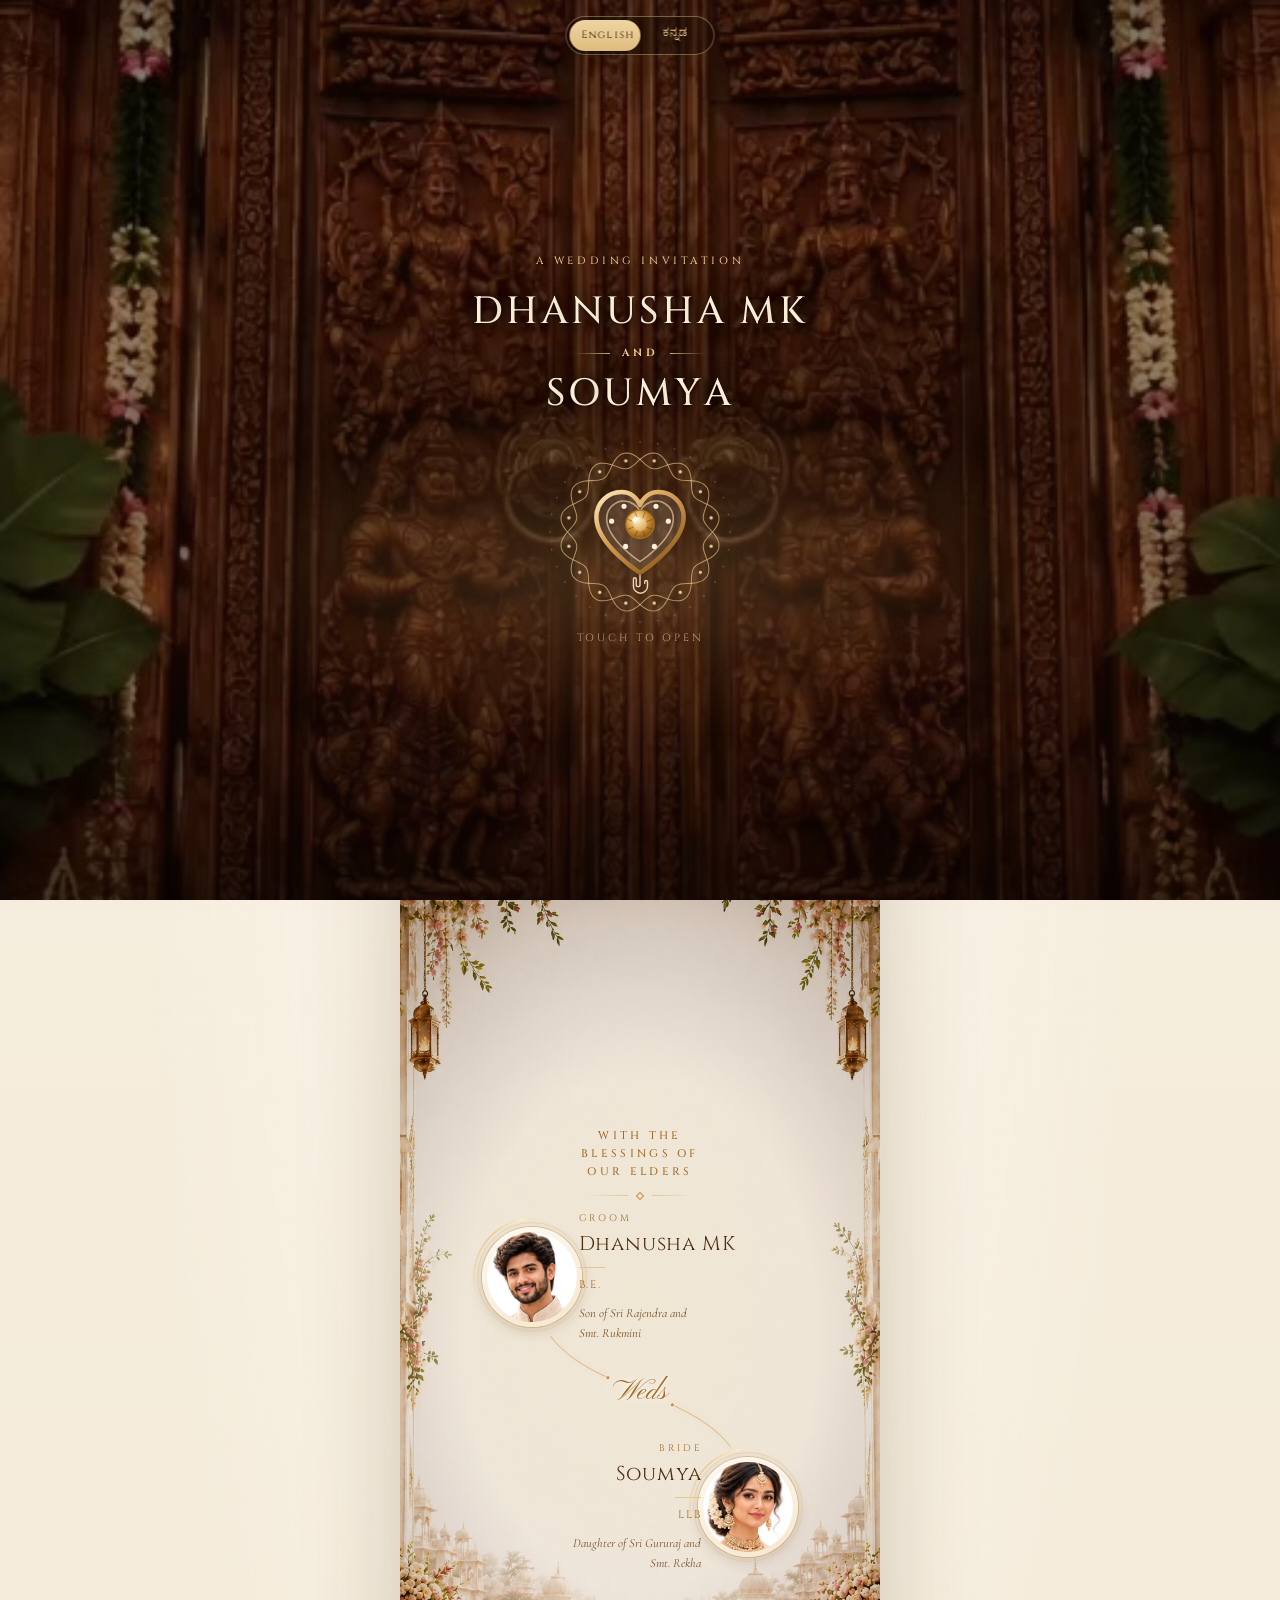
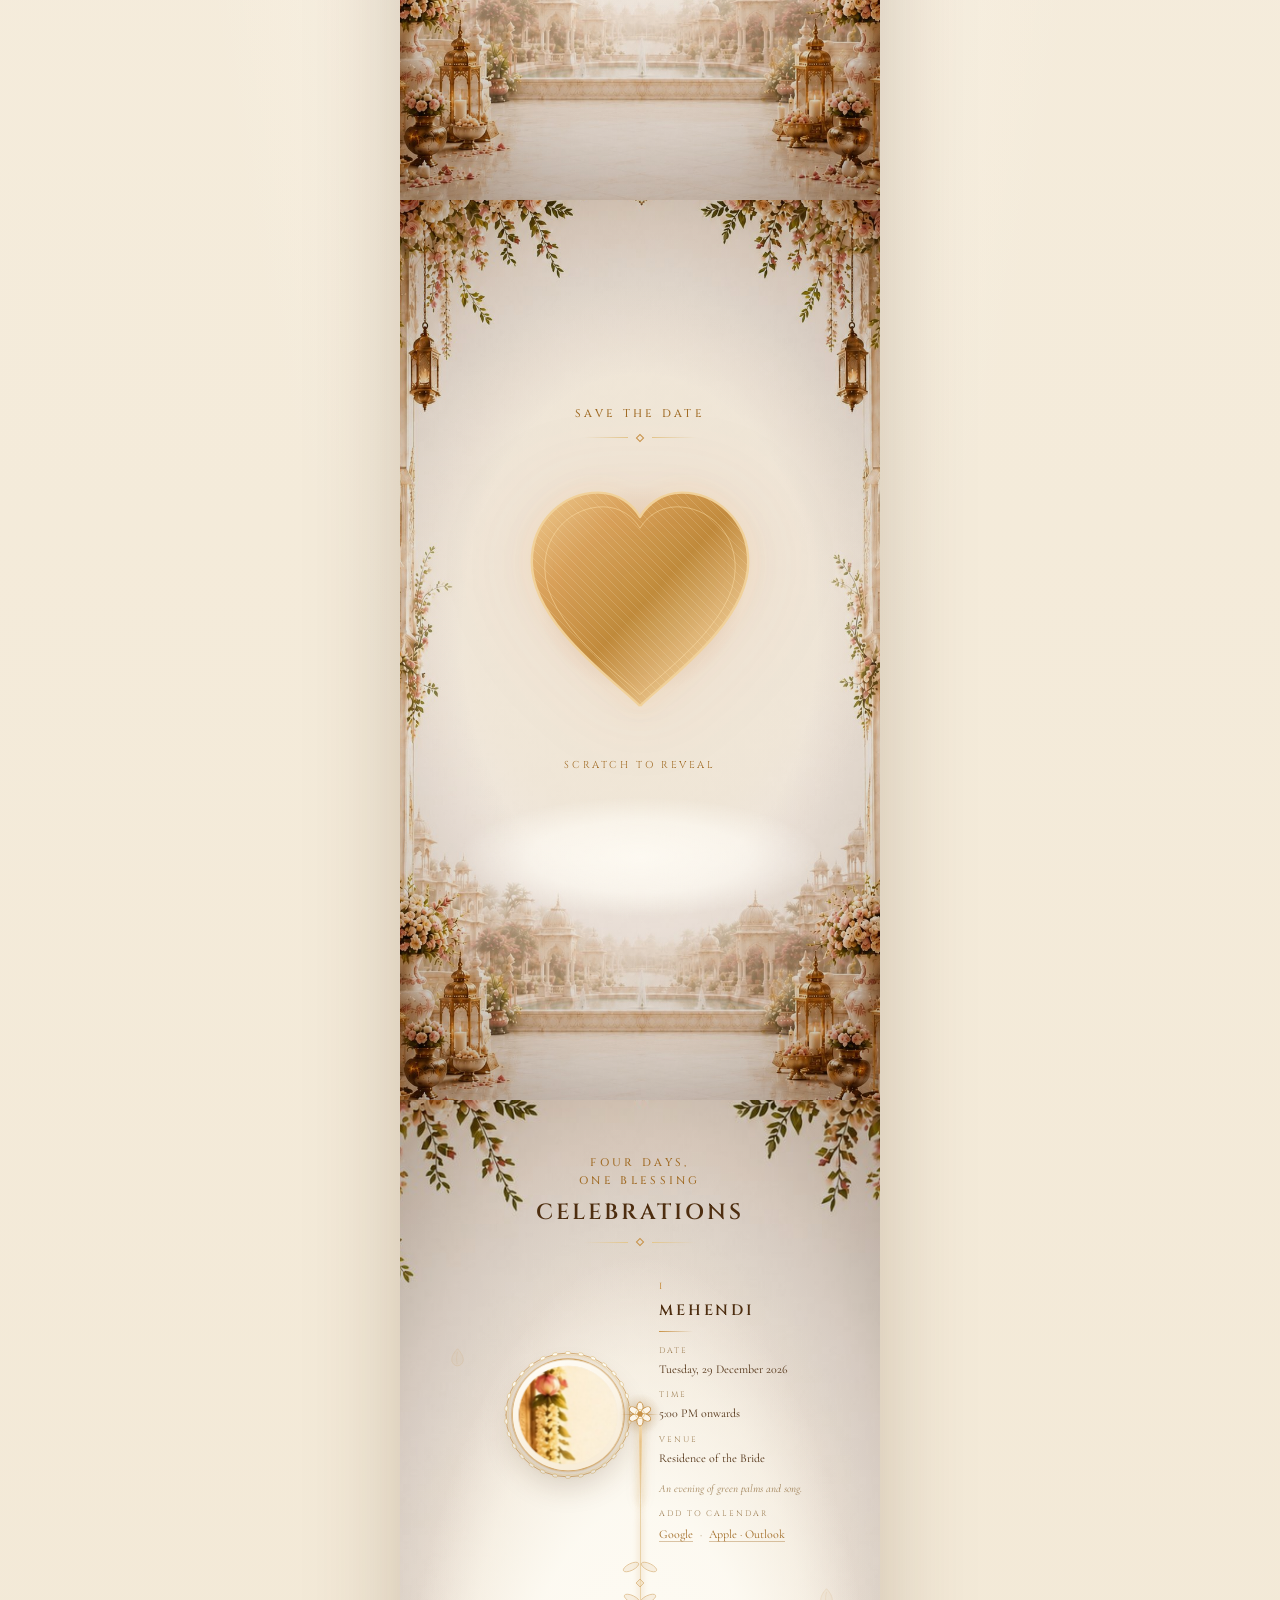
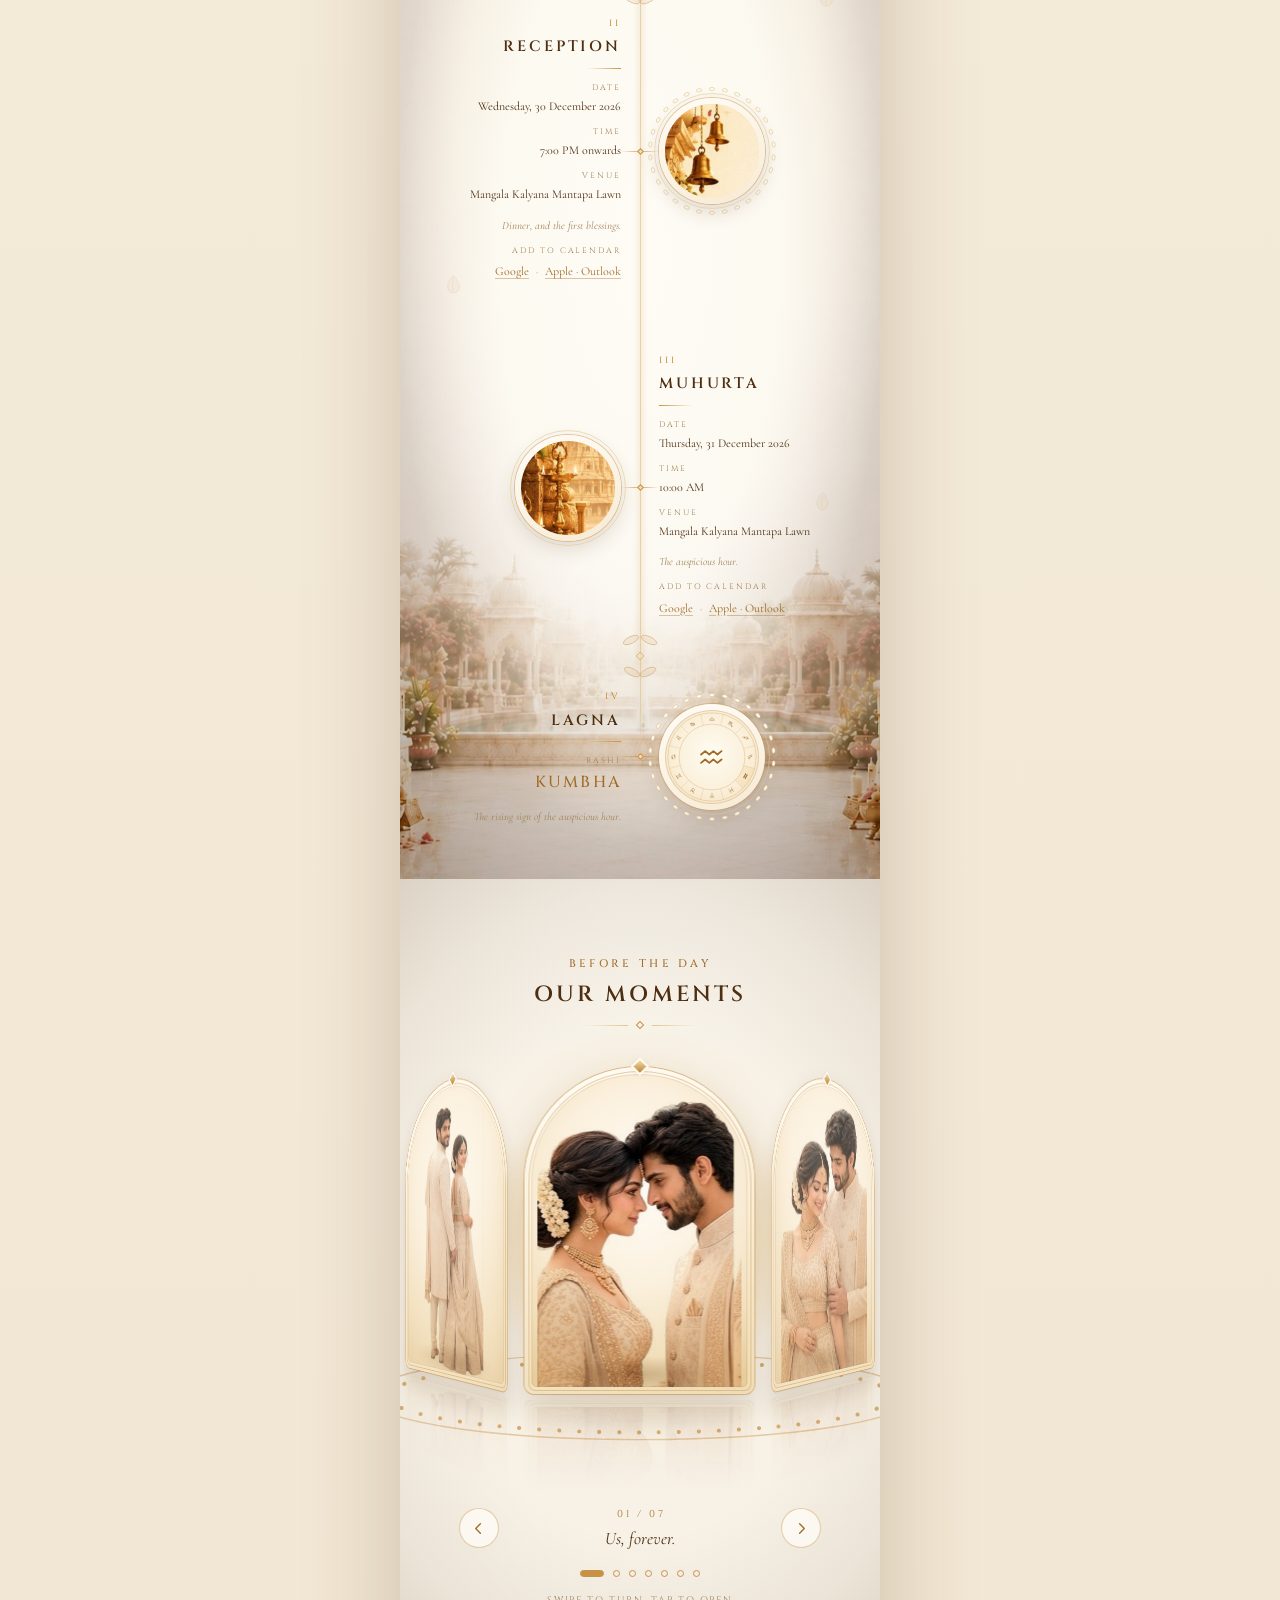
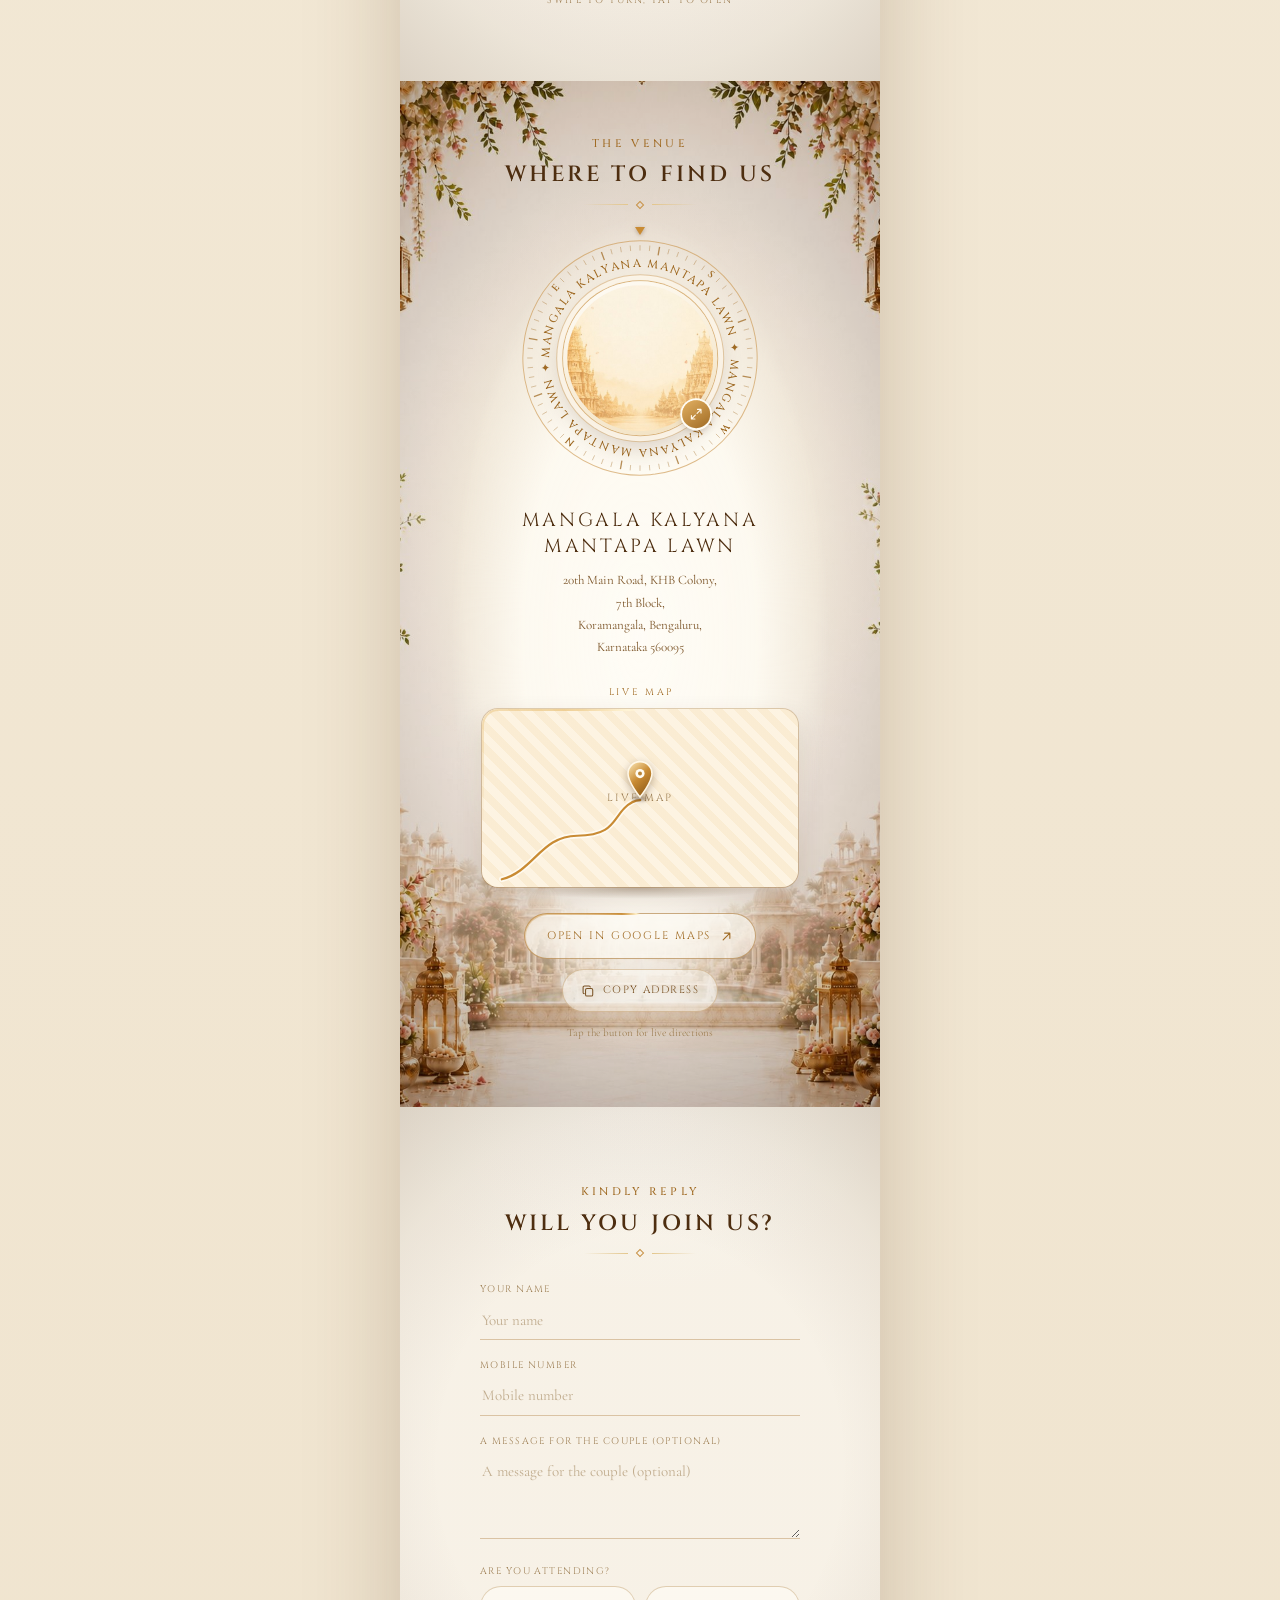
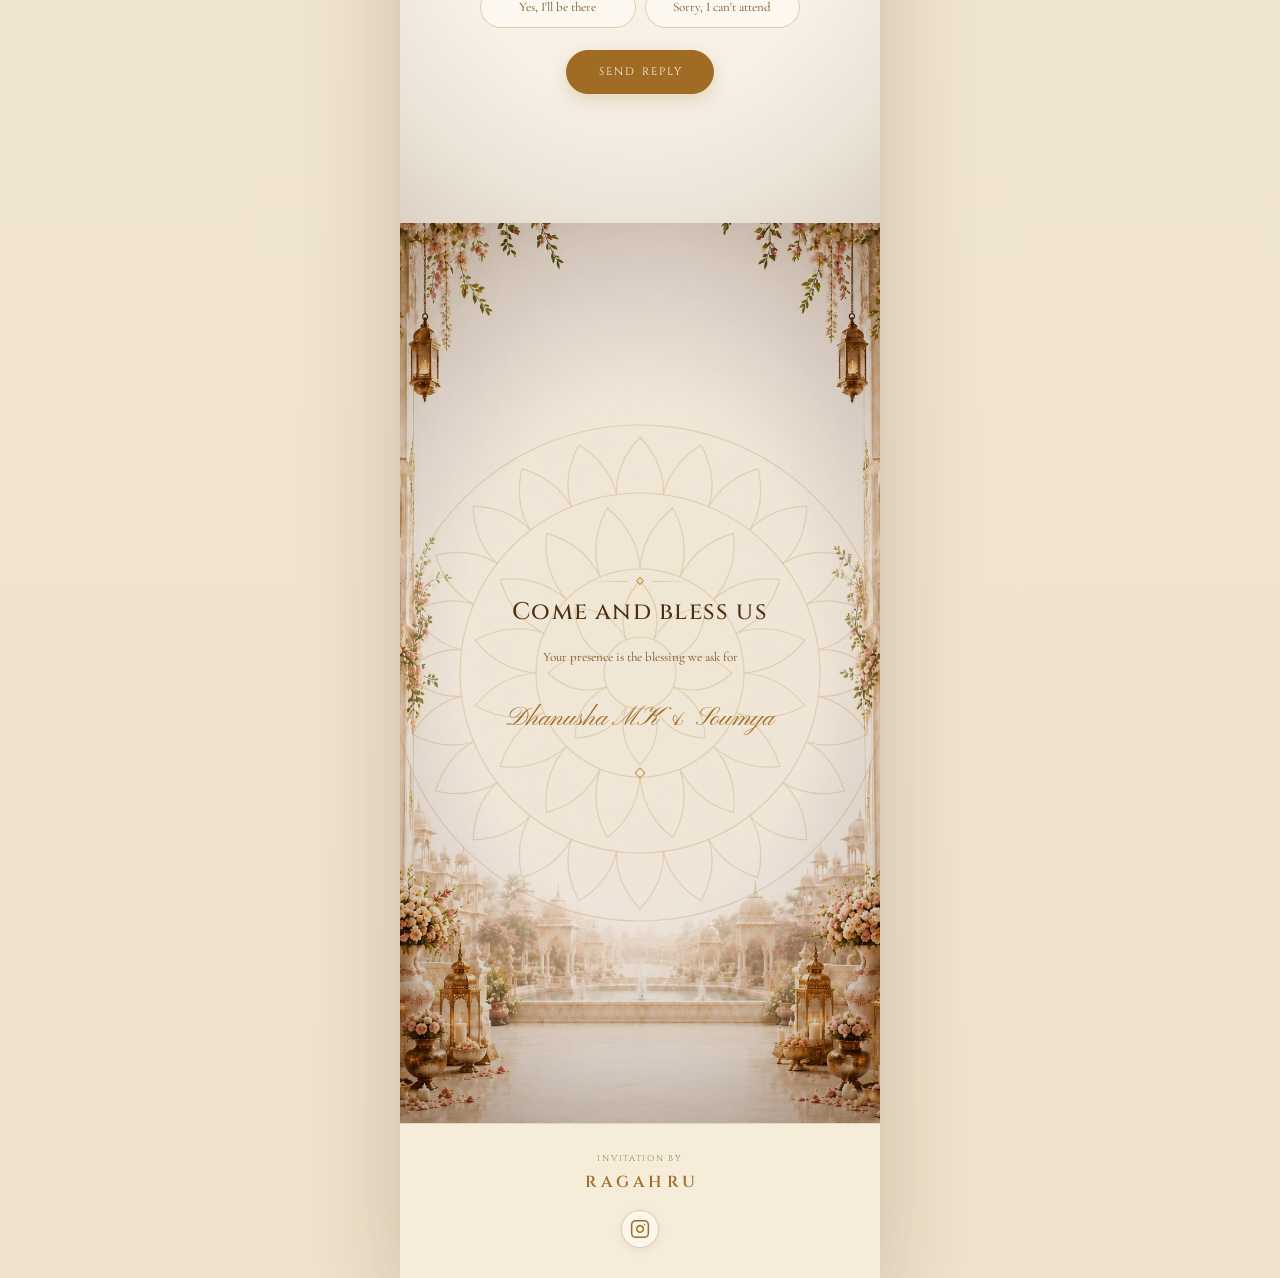
==== index.html @ 97f43623 "Dhanusha MK & Soumya wedding invitation Bilingual (English / Kannada) RagaHru invitation, static sit" ====
<!DOCTYPE html>
<html lang="en">
<head>
<meta charset="utf-8">
<meta name="viewport" content="width=device-width, initial-scale=1, viewport-fit=cover">
<meta name="theme-color" content="#FDF2DE">

<!-- ==========================================================
     RH:META — THE LINK PREVIEW.

     What WhatsApp, Facebook, Telegram and iMessage draw when this
     URL is pasted into a chat. None of those crawlers runs
     JavaScript, so these have to be plain text in the document —
     but they are NOT maintained here by hand. Every value below
     comes from `social` in data/wedding.config.js, and

         node tools/sync-meta.mjs <this folder>

     writes this block and manifest.webmanifest from it. Edit the
     config, run the script; never edit between the two markers.
     ========================================================== -->
<!-- RH:META:START -->
<title>Dhanusha MK &amp; Soumya — Wedding Invitation</title>
<meta name="description" content="Together with our families, we invite you to celebrate our wedding. Thursday, 31 December 2026 · Mangala Kalyana Mantapa Lawn">
<meta name="apple-mobile-web-app-title" content="Dhanusha MK &amp; Soumya — Wedding Invitation">
<link rel="canonical" href="https://your-domain.com/">

<meta property="og:type" content="website">
<meta property="og:site_name" content="RagaHru">
<meta property="og:locale" content="en_IN">
<meta property="og:locale:alternate" content="kn_IN">
<meta property="og:url" content="https://your-domain.com/">
<meta property="og:title" content="Dhanusha MK &amp; Soumya — Wedding Invitation">
<meta property="og:description" content="Together with our families, we invite you to celebrate our wedding. Thursday, 31 December 2026 · Mangala Kalyana Mantapa Lawn">
<meta property="og:image" content="https://your-domain.com/assets/social/share-preview.jpg">
<meta property="og:image:secure_url" content="https://your-domain.com/assets/social/share-preview.jpg">
<meta property="og:image:type" content="image/jpeg">
<meta property="og:image:width" content="1200">
<meta property="og:image:height" content="630">
<meta property="og:image:alt" content="Dhanusha MK &amp; Soumya — Wedding Invitation">

<meta name="twitter:card" content="summary_large_image">
<meta name="twitter:title" content="Dhanusha MK &amp; Soumya — Wedding Invitation">
<meta name="twitter:description" content="Together with our families, we invite you to celebrate our wedding. Thursday, 31 December 2026 · Mangala Kalyana Mantapa Lawn">
<meta name="twitter:image" content="https://your-domain.com/assets/social/share-preview.jpg">
<meta name="twitter:image:alt" content="Dhanusha MK &amp; Soumya — Wedding Invitation">
<!-- RH:META:END -->

<link rel="icon" href="data:image/svg+xml,%3Csvg xmlns='http://www.w3.org/2000/svg' viewBox='0 0 32 32'%3E%3Crect width='32' height='32' fill='%23FDF2DE'/%3E%3Cpath d='M16 7l3 6 6 3-6 3-3 6-3-6-6-3 6-3z' fill='%23A06B24'/%3E%3C/svg%3E">
<link rel="manifest" href="manifest.webmanifest">
<meta name="apple-mobile-web-app-capable" content="yes">
<meta name="apple-mobile-web-app-status-bar-style" content="default">
<link rel="preconnect" href="https://fonts.googleapis.com">
<link rel="preconnect" href="https://fonts.gstatic.com" crossorigin>
<link rel="stylesheet"
      href="https://fonts.googleapis.com/css2?family=Cinzel:wght@400;500;600&family=Cormorant+Garamond:ital,wght@0,300;0,400;0,500;0,600;1,400&family=EB+Garamond:wght@400;500&family=Great+Vibes&family=Noto+Serif+Kannada:wght@400;500;600&family=Pinyon+Script&display=swap">

<link rel="preload" as="image" href="assets/splash/splash-poster.jpg">

<link rel="stylesheet" href="css/tokens.css">
<link rel="stylesheet" href="css/base.css">
<link rel="stylesheet" href="css/components.css">
<link rel="stylesheet" href="css/languages.css">
</head>

<body>

  <!-- Music sits top-right; language sits bottom-left, out of the
       artwork. Both appear only once the doors are open. -->
  <header class="hdr">
    <div data-c="musicButton"></div>
  </header>

  <!-- The invitation keeps a card's proportion on every screen. -->
  <main class="shell">
    <div data-c="hero"></div>
    <div data-c="coupleIntro"></div>
    <div data-c="dateReveal"></div>
    <div data-c="events"></div>
    <div data-c="gallery"></div>
    <div data-c="location"></div>
    <div data-c="rsvp"></div>
    <div data-c="blessing"></div>
    <div data-c="footer"></div>
  </main>

  <div class="dock">
    <div data-c="languageSwitch"></div>
  </div>

  <!-- Full-screen door overlay. -->
  <div data-c="splash"></div>

  <noscript>
    <div style="padding:40px 8%;text-align:center;font-family:Georgia,serif;color:#4E2E10">
      <p>Please turn on JavaScript to open this invitation.</p>
    </div>
  </noscript>

  <!-- Content first: both files are pure data and hold every
       wedding-specific string in the project. -->
  <script src="data/wedding.config.js"></script>
  <script src="data/content.i18n.js"></script>
  <!-- RH:LANGS:START -->
  <!-- RH:LANGS:END -->

  <script src="js/lib/state.js"></script>
  <!-- Writes the link-preview tags in the head from the same `social`
       block the sync tool reads, so the tab and the share sheet follow
       the language being read. -->
  <script src="js/lib/meta.js"></script>
  <script src="js/lib/reveal.js"></script>
  <script src="js/lib/motion.js"></script>
  <script src="js/lib/viewer.js"></script>
  <script src="js/lib/calendar.js"></script>

  <script src="js/components/splash.js"></script>
  <script src="js/components/music-button.js"></script>
  <script src="js/components/language-switch.js"></script>
  <script src="js/components/hero.js"></script>
  <script src="js/components/couple-intro.js"></script>
  <script src="js/components/date-reveal.js"></script>
  <script src="js/components/countdown.js"></script>
  <script src="js/components/events.js"></script>
  <script src="js/components/gallery.js"></script>
  <script src="js/components/location.js"></script>
  <script src="js/components/rsvp.js"></script>
  <script src="js/components/blessing.js"></script>
  <script src="js/components/footer.js"></script>

  <script src="js/app.js"></script>
</body>
</html>
---- css/tokens.css ----
/* =============================================================
   RagaHru — DESIGN TOKENS
   Every colour here is sampled from the supplied temple artwork,
   so the UI and the art are the same material.
   ============================================================= */

:root {
  /* ---- Colour (sampled) ---- */
  --ivory:        #FDF7EC;   /* page surround            */
  --cream:        #FDF2DE;   /* plate negative space     */
  --cream-warm:   #FBE9CD;   /* hero cream               */
  --champagne:    #F3DDB6;   /* soft fill                */
  --gold:         #A06B24;   /* antique gold, text-safe  */
  --gold-lit:     #C89246;   /* lit pillar gold          */
  --gold-pale:    #E3C68C;   /* hairlines                */
  --ink:          #4E2E10;   /* deep warm text           */
  --ink-soft:     #7A5326;   /* secondary text           */
  --ink-faint:    #A08258;   /* tertiary text            */
  --shadow:       rgba(78, 46, 16, .16);

  /* ---- Type ---- */
  --display: "Cinzel", "Cormorant Garamond", Georgia, serif;
  --body:    "Cormorant Garamond", Georgia, "Times New Roman", serif;
  --script:  "Pinyon Script", "Cormorant Garamond", cursive;
  --kannada: "Noto Serif Kannada", "Nirmala UI", "Tunga", serif;
  /* A text serif for supporting lines that must be READ rather
     than admired — a taller x-height and a heavier default colour
     than the display faces, so 13px stays legible on a phone over
     moving footage. Used by the hero's invitation and venue. */
  --support: "EB Garamond", "Cormorant Garamond", Georgia, serif;
  /* A rounder, warmer hand than the copperplate above, for the one
     script word in the hero. Kept separate so the couple chapter
     and the blessing keep the script they were set in. */
  --script-hero: "Great Vibes", "Pinyon Script", cursive;

  --fs-name:    34px;
  --fs-amp:     30px;
  --fs-title:   22px;
  --fs-lead:    17px;
  --fs-body:    15px;
  --fs-small:   13px;
  --fs-kicker:  11px;
  --fs-num:     30px;

  --ls-kicker: .30em;
  --ls-title:  .14em;
  --ls-name:   .06em;

  /* ---- Layout ---- */
  --shell-max:   480px;
  --safe-inset:  17%;    /* keeps content off the carved pillars */
  --plate-pad:   54px;
  --plate-y:     28%;    /* default vertical crop of the plate art */

  /* ---- Motion ---- */
  --ease: cubic-bezier(.22, .61, .36, 1);
  --dur:  900ms;
}

@media (max-width: 380px) {
  :root {
    --fs-name:  29px;
    --fs-amp:   26px;
    --fs-title: 20px;
    --fs-body:  14px;
    --fs-num:   26px;
    --plate-pad: 52px;
    --safe-inset: 15%;
  }
}

/* ---- Kannada mode ----
   Kannada glyphs carry no case and read badly when tracked out,
   so uppercase and wide letter-spacing are switched off.         */
:root.lang-kn {
  --display: "Noto Serif Kannada", "Cinzel", serif;
  --body:    "Noto Serif Kannada", "Cormorant Garamond", serif;
  --script:  "Noto Serif Kannada", serif;
  --support: "Noto Serif Kannada", "EB Garamond", serif;
  --fs-name:   27px;
  --fs-title:  19px;
  --fs-body:   14px;
  --fs-small:  12px;
  --fs-kicker: 12px;   /* Kannada carries no caps to give it weight */
  --ls-kicker: .10em;
  --ls-title:  .04em;
  --ls-name:   .01em;
}

:root.lang-kn [data-caps] { text-transform: none; }
---- css/base.css ----
/* =============================================================
   RagaHru — BASE: shell, plate system, reveal engine
   ============================================================= */

*, *::before, *::after { box-sizing: border-box; }

html, body {
  margin: 0;
  padding: 0;
  width: 100%;
  overflow-x: hidden;
}

html { -webkit-text-size-adjust: 100%; }

body {
  background: var(--ivory);
  color: var(--ink);
  font-family: var(--body);
  font-size: var(--fs-body);
  line-height: 1.62;
  -webkit-font-smoothing: antialiased;
  text-rendering: optimizeLegibility;
}

/* The invitation is a held object, not a web page. It keeps a
   card's proportion on every screen so the artwork is never
   cropped or stretched. */
.shell {
  position: relative;
  width: 100%;
  max-width: var(--shell-max);
  margin-inline: auto;
  background: var(--cream);
  overflow: hidden;
}

@media (min-width: 560px) {
  body {
    background:
      radial-gradient(ellipse 60% 50% at 50% 0%, #FFF9F0, transparent 70%),
      linear-gradient(180deg, #F6EEDF 0%, #EFE3CD 100%);
  }
  .shell { box-shadow: 0 30px 90px rgba(78, 46, 16, .22); }
}

/* Locked while the splash is up so the invitation opens, not scrolls. */
body.is-locked { overflow: hidden; height: 100%; }

img, video { display: block; max-width: 100%; }

a { color: inherit; }

button, input, textarea, select {
  font: inherit;
  color: inherit;
}

:focus-visible {
  outline: 2px solid var(--gold);
  outline-offset: 3px;
  border-radius: 2px;
}

.u-hidden { display: none !important; }

.u-sr {
  position: absolute;
  width: 1px; height: 1px;
  padding: 0; margin: -1px;
  overflow: hidden;
  clip: rect(0 0 0 0);
  white-space: nowrap;
  border: 0;
}

/* -------------------------------------------------------------
   PLATE — a section built on the temple artwork.
   Content is confined to the cream negative space; the carved
   pillars and hanging garlands are never covered.
   ------------------------------------------------------------- */
.plate {
  position: relative;
  min-height: 100svh;
  display: flex;
  align-items: center;
  overflow: hidden;
  isolation: isolate;
}

.plate__art { position: absolute; inset: 0; z-index: 0; }

.plate__img {
  width: 100%;
  height: 100%;
  object-fit: cover;
  object-position: 50% var(--plate-y);
}

/* Softens the centre just enough to guarantee text contrast
   without dulling the gold at the edges. */
.plate__scrim {
  position: absolute;
  inset: 0;
  background: radial-gradient(
    ellipse 68% 46% at 50% 44%,
    rgba(253, 242, 222, .90) 0%,
    rgba(253, 242, 222, .55) 55%,
    rgba(253, 242, 222, 0) 78%
  );
}

/* A vignette, and only just: the corners are taken down a shade so
   the eye settles on the middle, where the writing is. It is a
   layer of its own rather than part of the scrim, because the date
   plate re-writes that scrim's background when the card opens and
   would take the vignette with it. */
.plate::after {
  content: "";
  position: absolute;
  inset: 0;
  z-index: 0;
  pointer-events: none;
  background:
    /* a flat breath of black over the whole plate, so the writing
       and the gold sit forward of the artwork */
    linear-gradient(rgba(0, 0, 0, .05), rgba(0, 0, 0, .05)),
    radial-gradient(ellipse 80% 62% at 50% 48%,
      rgba(52, 26, 6, 0) 46%,
      rgba(52, 26, 6, .13) 74%,
      rgba(38, 18, 4, .30) 100%);
}

.plate__inner {
  position: relative;
  z-index: 1;
  width: 100%;
  padding: var(--plate-pad) var(--safe-inset);
  text-align: center;
}

/* A few sections read better on plain ivory — the artwork would
   compete with photographs and form fields. */
.sheet {
  position: relative;
  background:
    /* the same vignette the plates carry, lighter: a flat ivory
       panel needs less of it to stop reading flat */
    linear-gradient(rgba(0, 0, 0, .022), rgba(0, 0, 0, .022)),
    radial-gradient(ellipse 84% 64% at 50% 50%,
      rgba(88, 54, 20, 0) 50%,
      rgba(88, 54, 20, .07) 76%,
      rgba(70, 42, 14, .16) 100%),
    radial-gradient(ellipse 80% 40% at 50% 0%, #FFFBF3, transparent 65%),
    var(--ivory);
  padding: 76px 8% 84px;
  text-align: center;
}

/* -------------------------------------------------------------
   REVEAL TYPES
   Every one animates opacity / transform / filter / mask only, so
   nothing here can shift layout or trigger a reflow mid-scroll.
   ------------------------------------------------------------- */
[data-rv] {
  --rv-d: 0ms;
  transition-delay: var(--rv-d);
}

/* soft — the default. Rises, sharpens, arrives. */
[data-rv="soft"] {
  opacity: 0;
  transform: translate3d(0, 16px, 0);
  filter: blur(5px);
  transition: opacity .85s var(--ease), transform .85s var(--ease), filter .85s var(--ease);
  transition-delay: var(--rv-d);
}

/* ink — a feathered mask soaks upward while the text sharpens.
   Reads like ink taking to paper. No noise, no glitch, no grain. */
[data-rv="ink"] {
  opacity: 0;
  transform: translate3d(0, 10px, 0);
  filter: blur(9px);
  -webkit-mask-image: linear-gradient(to bottom, transparent 0%, rgba(0,0,0,.45) 26%, #000 55%);
          mask-image: linear-gradient(to bottom, transparent 0%, rgba(0,0,0,.45) 26%, #000 55%);
  -webkit-mask-size: 100% 300%;  mask-size: 100% 300%;
  -webkit-mask-repeat: no-repeat; mask-repeat: no-repeat;
  -webkit-mask-position: 0% 0%;   mask-position: 0% 0%;
  transition:
    opacity .9s var(--ease),
    transform 1.15s var(--ease),
    filter 1.15s var(--ease),
    -webkit-mask-position 1.5s var(--ease),
    mask-position 1.5s var(--ease);
  transition-delay: var(--rv-d);
}

/* mask — a clean wipe, for images and preview bands. */
[data-rv="mask"] {
  opacity: 0;
  clip-path: inset(0 0 100% 0);
  transition: clip-path 1.15s var(--ease), opacity .6s var(--ease);
  transition-delay: var(--rv-d);
}

/* line — the ornamental rule draws before its heading lands. */
[data-rv="line"] {
  opacity: 0;
  transform: scaleX(0);
  transform-origin: 50% 50%;
  transition: transform 1.1s var(--ease), opacity .5s var(--ease);
  transition-delay: var(--rv-d);
}

/* scale — settles from slightly oversize. Portraits, photographs. */
[data-rv="scale"] {
  opacity: 0;
  transform: scale(1.05);
  filter: blur(7px);
  transition: opacity .9s var(--ease), transform 1.1s var(--ease), filter 1.1s var(--ease);
  transition-delay: var(--rv-d);
}

/* unfold — opens from the spine outward, the way a card opens.
   Used where a block should feel printed rather than placed. */
[data-rv="unfold"] {
  opacity: 0;
  clip-path: inset(0 46% 0 46%);
  filter: blur(6px);
  transition: clip-path 1.25s var(--ease), opacity .7s var(--ease), filter 1s var(--ease);
  transition-delay: var(--rv-d);
}

/* drift — arrives from the side it sits on. Set --rv-x to -1 for
   a block aligned left, 1 for one aligned right. */
[data-rv="drift"] {
  --rv-x: -1;
  opacity: 0;
  transform: translate3d(calc(var(--rv-x) * 22px), 0, 0);
  filter: blur(6px);
  transition: opacity .9s var(--ease), transform 1.15s var(--ease), filter 1.05s var(--ease);
  transition-delay: var(--rv-d);
}

/* words — the line arrives a word at a time, each one soaking in
   the way printed ink does. Set up by RH.reveal.words(). */
[data-rv="words"] { opacity: 1; }
[data-rv="words"] .w {
  display: inline-block;
  opacity: 0;
  transform: translate3d(0, 12px, 0);
  filter: blur(8px);
  transition:
    opacity .9s var(--ease),
    transform 1.05s var(--ease),
    filter 1.05s var(--ease);
  transition-delay: calc(var(--rv-d, 0ms) + var(--w-d, 0ms));
}
[data-rv="words"].in .w {
  opacity: 1;
  transform: none;
  filter: none;
}

/* seal — a medallion settles into place with a quarter turn. */
[data-rv="seal"] {
  opacity: 0;
  transform: scale(.82) rotate(-14deg);
  transition: opacity .8s var(--ease), transform 1.05s cubic-bezier(.2, .8, .3, 1);
  transition-delay: var(--rv-d);
}

[data-rv].in {
  opacity: 1;
  transform: none;
  filter: none;
}
/* Only the two wipes open a clip, so only they close it. Set on
   every type, an inset(0) clip crops whatever an element casts past
   its own box — a medallion's outer ring, its shadow, its halo and
   the jasmine tied round it were all being cut off square. */
[data-rv="mask"].in,
[data-rv="unfold"].in { clip-path: inset(0 0 0 0); }
[data-rv="ink"].in {
  -webkit-mask-position: 0% 100%;
  mask-position: 0% 100%;
}
[data-rv="line"].in  { transform: scaleX(1); }
[data-rv="seal"].in  { transform: scale(1) rotate(0deg); }

/* Parallax is applied through a variable so it composes with the
   reveal transform instead of fighting it. */
[data-parallax] {
  --px: 0px;
  will-change: transform;
}
[data-parallax].in { transform: translate3d(0, var(--px), 0); }

@media (prefers-reduced-motion: reduce) {
  *, *::before, *::after {
    animation-duration: .01ms !important;
    animation-iteration-count: 1 !important;
    transition-duration: .01ms !important;
    scroll-behavior: auto !important;
  }
  [data-rv],
  [data-rv="words"] .w {
    opacity: 1 !important;
    transform: none !important;
    filter: none !important;
    clip-path: none !important;
    -webkit-mask-image: none !important;
            mask-image: none !important;
  }
  [data-parallax].in { transform: none !important; }
}
---- css/components.css ----
/* =============================================================
   RagaHru — COMPONENTS
   ============================================================= */

/* ---------- shared typography ---------- */
.t-kicker {
  font-family: var(--display);
  font-size: var(--fs-kicker);
  font-weight: 500;
  letter-spacing: var(--ls-kicker);
  text-transform: uppercase;
  color: var(--gold);
  /* Breaks before it reaches the carved pillars, so a long kicker
     falls into two balanced lines instead of one that runs wide. */
  max-width: 21ch;
  margin: 0 auto;
  text-wrap: balance;
}

.t-title {
  font-family: var(--display);
  font-size: var(--fs-title);
  font-weight: 600;
  letter-spacing: var(--ls-title);
  text-transform: uppercase;
  color: var(--ink);
  margin: 9px 0 0;
  line-height: 1.3;
}

.t-name {
  font-family: var(--display);
  font-size: var(--fs-name);
  font-weight: 500;
  letter-spacing: var(--ls-name);
  line-height: 1.16;
  color: var(--ink);
  margin: 0;
}

.t-body  { font-size: var(--fs-body); color: var(--ink-soft); margin: 0; }
.t-small { font-size: var(--fs-small); color: var(--ink-faint); margin: 0; }

/* =============================================================
   MOTION — depth, light and touch (see js/lib/motion.js)

   Shared by every section. Each piece is driven by a handful of
   numbers the engine writes:

     --pd, --pa   where a section sits on the screen, -1..1, and
                  how far from the middle either way
     --ax, --ay,  the axis and angle a pressed photograph tips by,
     --ta, --ts   and how pressed it is (0..1)
     --gx, --gy   where the finger is on it, for the light

   Every one of them is read by a transform, an opacity or a
   gradient — nothing here can move the page.
   ============================================================= */

/* ---- the gold dust in front of the page ---- */
.dust {
  position: fixed;
  inset: 0;
  z-index: 55;              /* over the invitation, under the controls */
  width: 100%;
  height: 100%;
  pointer-events: none;
}

/* ---- a photograph that gives under the finger ----
   Individual transform properties, so the tip composes with any
   reveal already using `transform` instead of fighting it. */
.is-tiltable {
  rotate: var(--ax, 0) var(--ay, 1) 0 var(--ta, 0deg);
  scale: calc(1 - var(--ts, 0) * .018);
}

/* The light on the glass: a soft spot under the finger, and a
   band of brightness laid across it that slides with the touch. */
.glare {
  position: absolute;
  inset: 0;
  z-index: 3;
  pointer-events: none;
  border-radius: inherit;
  opacity: var(--ts, 0);
  background:
    radial-gradient(circle at var(--gx, 50%) var(--gy, 50%),
      rgba(255, 250, 236, .55) 0%,
      rgba(255, 250, 236, .14) 34%,
      rgba(255, 250, 236, 0) 58%),
    linear-gradient(115deg,
      rgba(255, 246, 222, 0) calc(var(--gx, 50%) - 30%),
      rgba(255, 236, 196, .26) var(--gx, 50%),
      rgba(255, 246, 222, 0) calc(var(--gx, 50%) + 30%));
  mix-blend-mode: screen;
}
.glare--round { inset: 5px; border-radius: 50%; }

/* ---- the artwork every plate is built on dollies as it passes:
   it rises a little slower than the page and eases in as it nears
   the middle of the screen ---- */
.plate__img {
  translate: 0 calc(var(--pd, 0) * -16px);
  scale: calc(1.05 + var(--pa, 0) * .045);
}
.plate__art.mo-live .plate__img { will-change: translate, scale; }

/* ---- every section title catches one pass of light as it lands:
   the ink, a bright gold band through the letters, then ink again */
@supports ((-webkit-background-clip: text) or (background-clip: text)) {
  .t-title {
    background-image: linear-gradient(100deg,
      var(--ink) 0%, var(--ink) 42%,
      #C99449 46.5%, #FFF0CC 50%, #C99449 53.5%,
      var(--ink) 58%, var(--ink) 100%);
    background-size: 260% 100%;
    background-position: 100% 0;
    -webkit-background-clip: text;
            background-clip: text;
    -webkit-text-fill-color: transparent;
  }
  .t-title.in {
    animation: titleGleam 2000ms calc(var(--rv-d, 0ms) + 900ms) cubic-bezier(.45, 0, .2, 1) both;
  }
}
@keyframes titleGleam {
  from { background-position: 100% 0; }
  to   { background-position: 0 0; }
}

@media (prefers-reduced-motion: reduce) {
  .dust, .glare { display: none; }
  .is-tiltable { rotate: none; scale: none; }
  .plate__img  { translate: none; scale: none; }
  .t-title.in  { animation: none; }
}

/* ---------- ornament — a rule that draws out from its centre ---------- */
.orn {
  display: flex;
  align-items: center;
  justify-content: center;
  gap: 9px;
  margin: 17px auto;
  color: var(--gold-pale);
}
.orn::before, .orn::after {
  content: "";
  height: 1px;
  width: 44px;
  background: linear-gradient(90deg, transparent, var(--gold-pale));
}
.orn::after { background: linear-gradient(270deg, transparent, var(--gold-pale)); }
.orn__dot {
  width: 6px; height: 6px;
  transform: rotate(45deg);
  border: 1px solid var(--gold-lit);
}
.orn--tight { margin: 12px auto; }
.orn--dark::before { background: linear-gradient(90deg, transparent, rgba(233,201,143,.8)); }
.orn--dark::after  { background: linear-gradient(270deg, transparent, rgba(233,201,143,.8)); }
.orn--dark .orn__dot { border-color: rgba(233,201,143,.9); }

/* =============================================================
   TAP HINT — a hand, for three seconds, beside a control that
   does nothing until it is touched. Purely informational: it sits
   inside the button but never takes a pointer event of its own.
   ============================================================= */
.tap-hint {
  position: absolute;
  left: 58%;
  top: 56%;
  z-index: 4;
  width: 40px;
  height: 46px;
  pointer-events: none;
  opacity: 0;
  transform: translate3d(0, 4px, 0);
  transition: opacity 600ms var(--ease), transform 600ms var(--ease);
}
.tap-hint.is-live { opacity: 1; transform: none; }
.tap-hint.is-done { opacity: 0; transform: translate3d(0, 6px, 0); }

.tap-hint__ring {
  position: absolute;
  top: 0;
  left: 50%;
  width: 20px; height: 20px;
  margin-left: -10px;
  border-radius: 50%;
  border: 1.5px solid currentColor;
  opacity: 0;
  animation: tapRipple 1.7s ease-out infinite;
}
.tap-hint__ring--2 { animation-delay: .85s; }

.tap-hint__hand {
  position: absolute;
  top: 5px;
  left: 50%;
  width: 30px; height: 32px;
  margin-left: -15px;
  filter: drop-shadow(0 2px 5px rgba(78, 46, 16, .3));
  animation: tapPress 1.7s ease-in-out infinite;
}

@keyframes tapRipple {
  0%        { transform: scale(.45); opacity: 0; }
  16%       { opacity: .8; }
  70%, 100% { transform: scale(2);   opacity: 0; }
}
@keyframes tapPress {
  0%, 100% { transform: translate3d(0, 0, 0); }
  11%      { transform: translate3d(0, 4.5px, 0); }
  30%      { transform: translate3d(0, 0, 0); }
}

/* On the gate the hand is lamplight; on the plate it is gold. */

/* The ripple is the whole point of the ring; without motion it is
   just a stray circle, so it steps aside and the hand carries it. */
@media (prefers-reduced-motion: reduce) {
  .tap-hint__ring { display: none; }
}

/* =============================================================
   THE GATE — a lit courtyard at night, and one jewel to open it.

   The picture is the mandap courtyard the invitation is set in,
   held back to a warm dark so that only the lamps, the garlands
   and the two names carry any light. It is not a photograph with
   a panel on top: the writing sits in the still centre of the
   picture, where the courtyard is empty.

   Touching the jewel hands the screen over to the carved doors:
   the courtyard fades under them, the doors swing open, and the
   invitation is behind them. The gate is what a guest reads; the
   doors are what they walk through.
   ============================================================= */
.gate {
  position: fixed;
  inset: 0;
  z-index: 100;
  background: #100804;
  overflow: hidden;
  transition: opacity 1200ms var(--ease), transform 1400ms cubic-bezier(.4, 0, .2, 1);
}
/* Walked through, not faded: the doorway comes forward as it goes. */
.gate.is-dismissed { opacity: 0; transform: scale(1.06); pointer-events: none; }

.gate__scene { position: absolute; inset: 0; z-index: 0; }

.gate__art {
  width: 100%;
  height: 100%;
  object-fit: cover;
  object-position: 50% 42%;   /* the video's framing, exactly */
}

/* Dusk. The doors are already lit low and warm, so this is not a
   blackout: it is a soft pool through the middle band, where the
   names and the jewel are read against carved wood, and it thins
   at the top so the garlands and the hanging lamps stay visible.
   It is also the layer that lifts as the doors come up. */
.gate__dusk {
  position: absolute;
  inset: 0;
  background:
    radial-gradient(ellipse 100% 66% at 50% 50%,
      rgba(0, 0, 0, 0) 44%, rgba(0, 0, 0, .22) 74%, rgba(0, 0, 0, .46) 100%),
    radial-gradient(ellipse 94% 58% at 50% 52%,
      rgba(16, 8, 3, .62) 0%, rgba(16, 8, 3, .30) 62%, rgba(12, 6, 2, 0) 100%),
    linear-gradient(180deg,
      rgba(20, 10, 4, .34) 0%,
      rgba(18, 9, 3, .10) 18%,
      rgba(16, 8, 3, .22) 70%,
      rgba(10, 5, 2, .62) 100%);
  transition: opacity 900ms var(--ease);
}

/* One warm pool where the lamps are, and where the jewel hangs.
   It comes up as the courtyard is lit, and then it is a flame: it
   never quite holds still. */
.gate__lamp {
  position: absolute;
  inset: 0;
  background: radial-gradient(ellipse 48% 26% at 50% 63%,
    rgba(255, 196, 112, .20) 0%,
    rgba(255, 168, 80, .08) 46%,
    rgba(255, 160, 70, 0) 74%);
  transform-origin: 50% 63%;
  animation:
    gateLampUp 2400ms 300ms var(--ease) both,
    gateFlicker 6.2s 2700ms ease-in-out infinite;
}
@keyframes gateLampUp {
  from { opacity: 0; transform: scale(.6); }
  to   { opacity: 1; transform: scale(1); }
}
@keyframes gateFlicker {
  0%, 100% { opacity: 1; }
  18%      { opacity: .86; }
  22%      { opacity: .97; }
  46%      { opacity: .9; }
  51%      { opacity: 1; }
  74%      { opacity: .83; }
  79%      { opacity: .95; }
}

/* The courtyard before anyone has lit it. Not black: the doors are
   just there in the dark, and the light comes up on them. */
.gate__veil {
  position: absolute;
  inset: 0;
  background: #0C0602;
  pointer-events: none;
  animation: gateVeil 2200ms 120ms cubic-bezier(.45, 0, .25, 1) both;
}
@keyframes gateVeil {
  from { opacity: .86; }
  to   { opacity: 0; }
}

/* ---- the doors ----
   They paint over their own courtyard once the jewel is touched.
   Held at opacity 0 until then, so nothing of the door is seen
   before it is walked through. */
.gate__video {
  position: absolute;
  inset: 0;
  z-index: 1;
  width: 100%;
  height: 100%;
  object-fit: cover;
  object-position: 50% 42%;
  opacity: 0;
  transition: opacity 600ms linear;
}
.gate.is-opening .gate__video { opacity: 1; }

/* The guest walks forward through the doors: the still and the
   footage push in together, so the cut between them stays unseen. */
.gate.is-opening .gate__scene,
.gate.is-opening .gate__video {
  transform-origin: 50% 48%;
  animation: gatePush 6s cubic-bezier(.3, 0, .2, 1) forwards;
}
@keyframes gatePush {
  from { transform: scale(1); }
  to   { transform: scale(1.08); }
}

/* ---- the light behind the doors ----
   The footage holds the doors shut for most of a second before
   they part. The seam is what fills that second: a line of light
   down the join, opening from the height of the jewel, that has
   already begun to spill by the time the doors move. */
.gate__seam {
  position: absolute;
  z-index: 2;
  left: 50%;
  top: 0;
  bottom: 0;
  width: 2px;
  margin-left: -1px;
  background: linear-gradient(180deg,
    rgba(255, 226, 170, 0) 4%,
    rgba(255, 232, 186, .9) 28%,
    #FFF8E8 var(--jy, 56%),
    rgba(255, 232, 186, .9) 82%,
    rgba(255, 226, 170, 0) 97%);
  box-shadow:
    0 0 10px 1px rgba(255, 206, 128, .85),
    0 0 34px 6px rgba(255, 168, 80, .42);
  transform-origin: 50% var(--jy, 56%);
  transform: scaleY(0);
  opacity: 0;
  pointer-events: none;
}
.gate.is-opening .gate__seam {
  animation: gateSeam 1500ms cubic-bezier(.3, .6, .2, 1) forwards;
}
@keyframes gateSeam {
  0%   { opacity: 0; transform: scaleY(0)  scaleX(1); }
  10%  { opacity: 1; }
  42%  { opacity: 1; transform: scaleY(1)  scaleX(1); }
  62%  { opacity: .9; transform: scaleY(1) scaleX(4); }
  100% { opacity: 0; transform: scaleY(1)  scaleX(16); }
}

.gate__bloom {
  position: absolute;
  z-index: 2;
  left: 50%;
  top: var(--jy, 56%);
  width: 150vmax;
  height: 150vmax;
  margin: -75vmax 0 0 -75vmax;
  border-radius: 50%;
  background: radial-gradient(closest-side circle,
    rgba(255, 236, 196, .55) 0%,
    rgba(255, 196, 120, .22) 32%,
    rgba(255, 170, 90, 0) 70%);
  opacity: 0;
  transform: scale(.08);
  pointer-events: none;
}
.gate.is-opening .gate__bloom {
  animation: gateBloom 1900ms 420ms cubic-bezier(.2, .6, .3, 1) forwards;
}
@keyframes gateBloom {
  0%   { opacity: 0;   transform: scale(.08); }
  30%  { opacity: .9; }
  100% { opacity: 0;   transform: scale(1); }
}

/* ---- motes of lamplight ----
   Six, fixed, slow. The only thing moving while the gate waits. */
.gate__motes { position: absolute; inset: 0; z-index: 2; pointer-events: none; }
.gate__mote {
  position: absolute;
  width: 3px;
  height: 3px;
  border-radius: 50%;
  background: radial-gradient(circle, rgba(255, 226, 168, .95), rgba(255, 196, 110, 0) 70%);
  opacity: 0;
}
.gate__mote--1 { left: 16%; top: 62%; animation: gateMote 15s ease-in-out infinite; }
.gate__mote--2 { left: 31%; top: 74%; animation: gateMote 19s ease-in-out -6s infinite; }
.gate__mote--3 { left: 68%; top: 68%; animation: gateMote 17s ease-in-out -11s infinite; }
.gate__mote--4 { left: 84%; top: 78%; animation: gateMote 21s ease-in-out -3s infinite; }
.gate__mote--5 { left: 47%; top: 82%; animation: gateMote 18s ease-in-out -14s infinite; }
.gate__mote--6 { left: 76%; top: 56%; animation: gateMote 23s ease-in-out -9s infinite; }

@keyframes gateMote {
  0%   { opacity: 0;   transform: translate3d(0, 0, 0) scale(.7); }
  14%  { opacity: .55; }
  70%  { opacity: .35; }
  100% { opacity: 0;   transform: translate3d(14px, -120px, 0) scale(1.1); }
}

/* ---- the writing ---- */
.gate__ui {
  position: absolute;
  inset: 0;
  z-index: 3;
  display: flex;
  flex-direction: column;
  align-items: center;
  justify-content: center;
  padding: 0 11%;
  text-align: center;
  transition: opacity 700ms var(--ease), transform 900ms var(--ease);
}

.gate__say { margin-bottom: calc(5vh + 14px); }

/* The kicker closes in from wide tracking as the lamps come up:
   the one line on the gate that is set rather than written. */
.gate__kicker {
  --gk-ls: .34em;
  margin: 0 0 20px;
  font-family: var(--display);
  font-size: 10.5px;
  font-weight: 500;
  letter-spacing: var(--gk-ls);
  text-transform: uppercase;
  color: rgba(235, 201, 143, .92);
  animation: gateTrack 1700ms 500ms cubic-bezier(.2, .7, .2, 1) both;
}
:root.lang-kn .gate__kicker { --gk-ls: .06em; font-size: 12px; }
@keyframes gateTrack {
  from { opacity: 0; letter-spacing: calc(var(--gk-ls) + .4em); filter: blur(4px); }
  to   { opacity: 1; letter-spacing: var(--gk-ls); filter: blur(0); }
}

/* ---- the names, written in one letter at a time ----
   Each letter rises out of the dark into place and sharpens, like
   a row of lamps lit one from the next. --d is dealt per letter by
   the script, so the two names are two strokes, not one block. */
.gate__word { white-space: nowrap; }
.gate__glyph {
  display: inline-block;
  animation: gateGlyph 1100ms var(--d, 0ms) cubic-bezier(.2, .7, .2, 1) both;
}
@keyframes gateGlyph {
  from { opacity: 0; transform: translate3d(0, .32em, 0); filter: blur(7px); }
  55%  { opacity: 1; }
  to   { opacity: 1; transform: none; filter: blur(0); }
}

.gate__names { margin: 0; }

.gate__nm {
  display: block;
  font-family: var(--display);
  font-size: clamp(26px, 8.6vw, 38px);
  font-weight: 500;
  line-height: 1.14;
  letter-spacing: .08em;
  text-transform: uppercase;
  text-wrap: balance;
  color: #FCEFD8;
  text-shadow: 0 2px 26px rgba(0, 0, 0, .78), 0 1px 3px rgba(0, 0, 0, .55);
}
:root.lang-kn .gate__nm {
  font-size: clamp(22px, 7.2vw, 31px);
  line-height: 1.44;
  letter-spacing: .01em;
}

.gate__and {
  display: flex;
  align-items: center;
  justify-content: center;
  gap: 12px;
  margin: 11px auto 10px;
}
.gate__and i {
  width: 36px;
  height: 1px;
  background: linear-gradient(90deg, transparent, rgba(240, 208, 148, .8));
  /* The two rules draw outward from the word between the names. */
  transform-origin: 100% 50%;
  animation: gateRule 1000ms 1300ms var(--ease) both;
}
.gate__and i:last-of-type {
  background: linear-gradient(270deg, transparent, rgba(240, 208, 148, .8));
  transform-origin: 0 50%;
}
@keyframes gateRule {
  from { opacity: 0; transform: scaleX(0); }
  to   { opacity: 1; transform: scaleX(1); }
}
.gate__and em {
  font-family: var(--display);
  font-style: normal;
  font-size: 10.5px;
  letter-spacing: .3em;
  text-transform: uppercase;
  color: #EBC98F;
  animation: gateFade 900ms 1200ms var(--ease) both;
}
@keyframes gateFade {
  from { opacity: 0; }
  to   { opacity: 1; }
}
:root.lang-kn .gate__and em { letter-spacing: .04em; font-size: 12px; }

.gate__hint {
  margin: 40px 0 0;
  font-family: var(--display);
  font-size: 10.5px;
  letter-spacing: .26em;
  text-transform: uppercase;
  color: rgba(247, 230, 196, .8);
  /* Said only once there is something to touch, then it breathes. */
  animation:
    gateHintIn 1000ms 3000ms var(--ease) both,
    gateHint 3.8s 4000ms ease-in-out infinite;
}
:root.lang-kn .gate__hint { letter-spacing: .04em; font-size: 12.5px; }

@keyframes gateHintIn {
  from { opacity: 0; transform: translate3d(0, 6px, 0); }
  to   { opacity: .8; transform: none; }
}
@keyframes gateHint {
  0%, 100% { opacity: .8; }
  50%      { opacity: .42; }
}

/* ---- the jewel ---- */
.jewel--gate { width: 116px; height: 116px; }
.jewel--gate .jewel__art {
  width: 108px;
  height: 108px;
  /* Hung last, once the names are written. */
  animation: gateJewelIn 1300ms 1700ms cubic-bezier(.2, .8, .3, 1) both;
}
@keyframes gateJewelIn {
  from { opacity: 0; transform: translate3d(0, 12px, 0) scale(.84); }
  to   { opacity: 1; transform: none; }
}

/* ---- the kolam round it ----
   Drawn in the dark while the jewel is hung: two lines from the
   top, one each way, meeting at the foot; then the dots are set
   in the eyes they close. After that it only turns, a full turn
   in two and a half minutes, and one point of lamplight walks the
   outer ring. */
.gate__kolam {
  position: absolute;
  left: 50%;
  top: 50%;
  width: 196px;
  height: 196px;
  margin: -98px 0 0 -98px;
  pointer-events: none;
}
.gate__kolam svg {
  display: block;
  width: 100%;
  height: 100%;
  overflow: visible;
  filter: drop-shadow(0 0 4px rgba(255, 186, 96, .45));
}
.gate__kolam-turn {
  transform-origin: 0 0;
  animation: gateTurn 150s linear infinite;
}
@keyframes gateTurn { to { transform: rotate(360deg); } }

.gate__line {
  fill: none;
  stroke: rgba(240, 206, 146, .62);
  stroke-width: 1.05;
  stroke-linejoin: round;
  stroke-dasharray: 1;
  stroke-dashoffset: 0;
  animation: gateDraw 2600ms 1900ms cubic-bezier(.45, .05, .3, 1) both;
}
@keyframes gateDraw {
  from { stroke-dashoffset: 1; }
  to   { stroke-dashoffset: 0; }
}

.gate__pulli {
  fill: rgba(255, 228, 176, .9);
  transform-box: fill-box;
  transform-origin: 50% 50%;
  animation: gatePulli 700ms calc(3300ms + var(--i) * 70ms) cubic-bezier(.3, 1.6, .5, 1) both;
}
@keyframes gatePulli {
  from { opacity: 0; transform: scale(0); }
  to   { opacity: 1; transform: scale(1); }
}

.gate__bead {
  fill: rgba(255, 226, 170, .5);
  opacity: .5;
  animation: gateBead 6.4s calc(4600ms + var(--i) * 200ms) ease-in-out infinite backwards;
}
/* One point of light walking the ring: each bead is lit for a
   moment in turn, and rests the rest of the lap. */
@keyframes gateBead {
  0%        { opacity: 0; }
  4%        { opacity: 1; fill: #FFF2D6; }
  12%, 100% { opacity: .5; fill: rgba(255, 226, 170, .5); }
}
.jewel--gate .jewel__cast { fill: rgba(255, 240, 214, .13); }
.jewel--gate .jewel__line { stroke: rgba(250, 226, 178, .6); }
.jewel--gate .tap-hint {
  left: 50%;
  top: auto;
  bottom: -16px;
  margin-left: -20px;
  color: rgba(247, 230, 196, .92);
}

/* =============================================================
   THE OPENING

   The jewel gives under the finger and beats once, and on that
   beat the courtyard hands over to the doors: the writing steps
   back, the dusk lifts, and the footage carries the rest. When
   the doors have finished opening the whole gate fades off the
   invitation behind it.
   ============================================================= */
.gate.is-opening { pointer-events: none; }

.gate.is-opening .jewel__art {
  animation: gateJewel 720ms 40ms cubic-bezier(.2, .7, .3, 1) forwards;
}
@keyframes gateJewel {
  0%   { transform: scale(1);    opacity: 1; }
  16%  { transform: scale(.93); }
  38%  { transform: scale(1.10); }
  58%  { transform: scale(1.02); opacity: 1; }
  100% { transform: scale(1.18); opacity: 0; }
}

/* Everything on the gate is passed through rather than put away:
   the names come forward and soften as the guest walks past them,
   and the kolam opens outward off the jewel as a ring of light. */
.gate.is-opening .gate__ui { pointer-events: none; }

.gate.is-opening .gate__say {
  animation: gatePass 900ms cubic-bezier(.4, 0, .2, 1) forwards;
}
@keyframes gatePass {
  to { opacity: 0; transform: translate3d(0, -10px, 0) scale(1.08); filter: blur(6px); }
}

.gate.is-opening .gate__hint,
.gate.is-opening .tap-hint {
  animation: gateOut 360ms linear forwards;
}
@keyframes gateOut { to { opacity: 0; } }

.gate.is-opening .gate__kolam {
  animation: gateKolamOut 1100ms cubic-bezier(.3, .55, .3, 1) forwards;
}
.gate.is-opening .gate__line { stroke: rgba(255, 236, 200, .95); transition: stroke 200ms linear; }
/* It catches the light first, and only lets go of it once it is
   already on its way out. */
@keyframes gateKolamOut {
  0%   { opacity: 1; transform: scale(1); }
  40%  { opacity: .85; }
  100% { opacity: 0; transform: scale(1.75); }
}

.gate.is-opening .gate__dusk  { opacity: .3; }
.gate.is-opening .gate__motes { opacity: 0; transition: opacity 400ms linear; }

/* ---- the switch, at the head of the picture ---- */
.gate__lang {
  position: absolute;
  z-index: 4;
  top: calc(16px + env(safe-area-inset-top, 0px));
  left: 50%;
  transform: translateX(-50%);
  transition: opacity 500ms var(--ease);
  animation: gateFade 900ms 2400ms var(--ease) both;
}
.gate.is-opening .gate__lang { opacity: 0; pointer-events: none; animation: none; }

/* Reduced motion: the courtyard is simply lit, the names written
   and the kolam drawn. Nothing waits on a delay to be readable. */
@media (prefers-reduced-motion: reduce) {
  .gate__veil { display: none; }
  .gate__lamp,
  .gate__kicker,
  .gate__glyph,
  .gate__and i,
  .gate__and em,
  .gate__hint,
  .jewel--gate .jewel__art,
  .gate__kolam-turn,
  .gate__line,
  .gate__pulli,
  .gate__bead,
  .gate__lang { animation: none; }
}

/* =============================================================
   HEADER — language top-left, music top-right. Fixed, compact,
   and clear of the couple and the hero type.
   ============================================================= */
.hdr {
  position: fixed;
  top: 0;
  left: 50%;
  transform: translateX(-50%);
  z-index: 60;
  width: 100%;
  max-width: var(--shell-max);
  display: flex;
  align-items: center;
  justify-content: flex-end;
  padding: calc(10px + env(safe-area-inset-top, 0px)) 12px 10px;
  opacity: 0;
  pointer-events: none;
  transition: opacity 800ms var(--ease);
}
.hdr.is-live { opacity: 1; pointer-events: auto; }

/* Language sits at the foot of the page, out of the artwork and away
   from the couple. Fixed, so it is reachable from any section. */
.dock {
  position: fixed;
  bottom: 0;
  left: 50%;
  transform: translateX(-50%);
  z-index: 60;
  width: 100%;
  max-width: var(--shell-max);
  display: flex;
  justify-content: flex-start;
  padding: 0 12px calc(12px + env(safe-area-inset-bottom, 0px));
  opacity: 0;
  pointer-events: none;
  transition: opacity 800ms var(--ease);
}
.dock.is-live { opacity: 1; pointer-events: auto; }

/* ---- language — one capsule, one field that slides ----
   Not two buttons that light up: a single keyline capsule with a
   gold field travelling between its halves. Both words stay
   readable throughout — the one being left behind returns to ink,
   it never fades out. The halves are equal so the field lands
   exactly, whatever the two words measure. */
.lang {
  position: relative;
  isolation: isolate;
  display: inline-flex;
  align-items: stretch;
  padding: 3px;
  border: 1px solid rgba(160, 107, 36, .34);
  border-radius: 999px;
  background: rgba(253, 247, 236, .82);
  box-shadow: 0 6px 18px rgba(78, 46, 16, .10);
  backdrop-filter: blur(8px);
  -webkit-backdrop-filter: blur(8px);
}

/* the only thing that moves: one composited transform, no repaint */
.lang__field {
  position: absolute;
  z-index: 0;
  top: 3px;
  bottom: 3px;
  left: 3px;
  width: calc(50% - 3px);
  border-radius: 999px;
  background: linear-gradient(180deg, var(--gold-lit), var(--gold));
  box-shadow: 0 2px 6px rgba(78, 46, 16, .22);
  transition: transform 520ms cubic-bezier(.4, 0, .2, 1);
}
.lang.is-kn .lang__field { transform: translateX(100%); }

.lang__btn {
  position: relative;
  z-index: 1;
  flex: 1 1 0;
  min-width: 64px;
  appearance: none;
  border: 0;
  background: transparent;
  color: var(--ink-soft);
  font-family: var(--display);
  font-size: 10.5px;
  letter-spacing: .11em;
  padding: 6px 12px;
  cursor: pointer;
  -webkit-tap-highlight-color: transparent;
  transition: color 420ms var(--ease);
}
.lang__btn[aria-pressed="true"] { color: #FFF8EA; }

/* Each label keeps its own script's face whichever language the
   page is in. Kannada mode swaps --display out from under the
   Latin word otherwise, and "English" ends up set in a Kannada
   serif — readable, but no longer the same control. */
.lang__btn:nth-of-type(1) { font-family: "Cinzel", Georgia, serif; }
.lang__btn:nth-of-type(2) {
  font-family: var(--kannada);
  font-size: 11.5px;
  letter-spacing: 0;
}

/* On the gate the same capsule is read against lamplight rather
   than against cream. */
.gate__lang .lang {
  background: rgba(24, 12, 4, .44);
  border-color: rgba(233, 201, 143, .42);
}
.gate__lang .lang__btn { color: #E4C089; }
.gate__lang .lang__field {
  background: linear-gradient(180deg, #EFD5A2, #DFBC7E);
  box-shadow: 0 2px 7px rgba(0, 0, 0, .34);
}
.gate__lang .lang__btn[aria-pressed="true"] { color: #351904; }

/* ---- the jewel — one piece of wedding jewellery, two sizes ----
   A heart cut in gold with a second line engraved a hair inside
   it, six seed pearls set along that line, and a faceted stone at
   its centre. The interior is left open, so whatever is behind it
   — a lit courtyard, the hero video — shows through the metal.

   The same piece opens the invitation and carries the music. The
   small one drops the pearls and the facets rather than printing
   them at half a pixel, which is what a jeweller does when the
   same design is made as a pendant and as an earring. */
.jewel {
  position: relative;
  appearance: none;
  padding: 0;
  border: 0;
  background: transparent;
  display: grid;
  place-items: center;
  cursor: pointer;
  -webkit-tap-highlight-color: transparent;
  transition: opacity 400ms var(--ease);
}
.jewel:focus-visible { outline-offset: 4px; border-radius: 8px; }

.jewel__art {
  grid-area: 1 / 1;
  width: 100%;
  height: 100%;
  overflow: visible;
  filter: drop-shadow(0 2px 6px rgba(40, 18, 2, .38));
}

/* The piece breathes. Two beats and a rest, the largest of them
   3.5% — a held pulse, not a flutter. */
.jewel__body {
  transform-box: fill-box;
  transform-origin: 50% 56%;
  transition: transform 420ms cubic-bezier(.22, .61, .36, 1);
  animation: jewelBreathe 4.4s ease-in-out infinite;
}
@keyframes jewelBreathe {
  0%, 40%, 100% { transform: scale(1); }
  8%            { transform: scale(1.035); }
  16%           { transform: scale(1.008); }
  24%           { transform: scale(1.022); }
}

/* The press. Metal gives sideways as well as down, so the piece
   compresses rather than merely shrinking. */
.jewel:active .jewel__body {
  animation: none;
  transform: scale(.94, .895);
  transition-duration: 90ms;
}

/* ---- the metal ---- */
.jewel__cast   { fill: rgba(255, 246, 226, .10); }
.jewel__line   { stroke: rgba(247, 230, 196, .5); }
.jewel__pearls { fill: #FBEEDA; }

/* ---- the stone ---- */
.jewel__collet { fill: #A9701F; }
.jewel__facets { stroke: rgba(92, 54, 10, .45); }
.jewel__table  { fill: rgba(255, 252, 240, .26); }
.jewel__spark  { fill: #FFFDF6; opacity: .92; }
.jewel__note   { fill: #5E3A0C; stroke: #5E3A0C; }
.jewel__stone  { transition: opacity 700ms var(--ease); }

/* ---- the light drawn through the metal on a touch ---- */
.jewel__sheen { opacity: 0; }
.jewel.is-lit .jewel__sheen { animation: jewelSheen 820ms cubic-bezier(.3, 0, .2, 1); }
@keyframes jewelSheen {
  0%   { opacity: 0; transform: translateX(0); }
  14%  { opacity: 1; }
  86%  { opacity: 1; }
  100% { opacity: 0; transform: translateX(96px); }
}

/* ---- music — a small gold heart, embossed at the corner ----
   The heart is the control. There is no plate behind it and no
   ring around it; one hairline note says what it does. It is kept
   deliberately plain: the jewelled piece belongs on the gate,
   where it is the whole screen. Up here it would only compete
   with the couple. */
.heart {
  position: relative;
  appearance: none;
  width: 44px; height: 44px;      /* the tap target, not the artwork */
  padding: 0;
  border: 0;
  background: transparent;
  border-radius: 50%;
  display: grid;
  place-items: center;
  cursor: pointer;
  -webkit-tap-highlight-color: transparent;
  transition: transform 260ms var(--ease), opacity 400ms var(--ease);
}
.heart:active { transform: scale(.92); }
.heart:focus-visible { outline-offset: 1px; }

/* the warm field the heart sits in — soft when at rest */
.heart__glow {
  grid-area: 1 / 1;
  width: 42px; height: 42px;
  border-radius: 50%;
  background: radial-gradient(circle at 50% 46%,
    rgba(255, 246, 226, .92) 0%,
    rgba(243, 221, 182, .62) 34%,
    rgba(200, 146, 70, .22) 56%,
    rgba(200, 146, 70, 0) 74%);
  opacity: .38;
  filter: blur(4px);
  pointer-events: none;
  transition: opacity 700ms var(--ease);
}

/* The ring of rays that listens to the track (drawn by
   music-button.js). Resting, it is a circle of faint beads; playing,
   the beads lengthen into rays with the music. It hangs centred on
   the heart and a little larger than the button, and never takes a
   touch of its own. */
.heart__rays {
  position: absolute;
  left: 50%;
  top: 50%;
  width: 76px;
  height: 76px;
  margin: -38px 0 0 -38px;
  pointer-events: none;
  opacity: .6;
  transition: opacity 600ms var(--ease);
}
.heart.is-playing .heart__rays { opacity: 1; }

/* ---- the notes that slip off the heart on a strong beat ---- */
.heart__notes {
  position: absolute;
  left: 50%;
  top: 50%;
  width: 0;
  height: 0;
  pointer-events: none;
}
.heart__fly {
  position: absolute;
  left: -6px;
  top: -8px;
  width: 12px;
  height: 16px;
  color: var(--gold);
  opacity: 0;
  filter: drop-shadow(0 1px 2px rgba(255, 250, 240, .9));
  animation: heartFly 2600ms cubic-bezier(.2, .6, .3, 1) forwards;
}
.heart__fly svg { display: block; width: 100%; height: 100%; }
@keyframes heartFly {
  0%   { opacity: 0;   transform: translate3d(0, 0, 0) scale(.4) rotate(0deg); }
  14%  { opacity: .95; }
  50%  { transform: translate3d(calc(var(--dx) * .5 + 6px), calc(var(--dy) * .45), 0)
                    scale(.95) rotate(calc(var(--rot) * -.5)); }
  100% { opacity: 0;   transform: translate3d(var(--dx), var(--dy), 0) scale(1.05) rotate(var(--rot)); }
}

.heart__art {
  grid-area: 1 / 1;
  width: 33px; height: 33px;
  overflow: visible;
  transform-origin: 50% 58%;
  filter: drop-shadow(0 1px 3px rgba(78, 46, 16, .20));
}

.heart__fill { opacity: .5;  transition: opacity 700ms var(--ease); }
.heart__note { opacity: .48; transition: opacity 700ms var(--ease); }

/* ---- playing: the heart fills, warms, and keeps time ----
   It beats with the music itself: --lv is the strength of the bass,
   written every frame by the ring that listens. The kept-time pulse
   below is only the fallback for a browser that draws no frames. */
.heart.is-playing .heart__glow { opacity: 1; animation: heartGlow 2.6s ease-in-out infinite; }
.heart.is-playing .heart__art  { animation: heartBeat 2.6s ease-in-out infinite; }
.heart.is-playing .heart__fill { opacity: 1; }
.heart.is-playing .heart__note { opacity: .9; }

.heart.is-playing.has-rays .heart__art {
  animation: none;
  transform: scale(calc(1 + var(--lv, 0) * .14)) rotate(calc(var(--lv, 0) * -4deg));
}
.heart.is-playing.has-rays .heart__glow {
  animation: none;
  opacity: calc(.62 + var(--lv, 0) * .38);
  transform: scale(calc(1 + var(--lv, 0) * .32));
}

/* lub — small pause — dub — long pause. A resting pulse, not a
   flutter: the largest scale here is 8.5%. */
@keyframes heartBeat {
  0%   { transform: scale(1)     rotate(0deg); }
  5%   { transform: scale(1.085) rotate(-3.4deg); }
  11%  { transform: scale(1.012) rotate(-1.2deg); }
  16%  { transform: scale(1.058) rotate(2.8deg); }
  25%  { transform: scale(1)     rotate(.6deg); }
  100% { transform: scale(1)     rotate(0deg); }
}
@keyframes heartGlow {
  0%   { opacity: .70; transform: scale(1); }
  6%   { opacity: 1;   transform: scale(1.16); }
  17%  { opacity: .90; transform: scale(1.07); }
  30%  { opacity: .70; transform: scale(1); }
  100% { opacity: .70; transform: scale(1); }
}

/* ---- the tap itself, felt before the state changes ---- */
.heart.is-tapped .heart__art { animation: heartTap 340ms var(--ease); }
@keyframes heartTap {
  0%   { transform: scale(1); }
  38%  { transform: scale(.88); }
  100% { transform: scale(1); }
}

.heart.is-unavailable { opacity: .48; }
.heart.is-unavailable .heart__glow { opacity: .1; }

/* =============================================================
   HERO — the walking couple video is the hero. Nothing is layered
   over it but type, and the type stays in the empty arch above
   the figures.
   ============================================================= */
.hero {
  position: relative;
  min-height: 100svh;
  overflow: hidden;
  isolation: isolate;
}

.hero__still,
.hero__media {
  position: absolute;
  inset: 0;
  width: 100%;
  height: 100%;
  object-fit: cover;
  object-position: 50% 100%;   /* the walk stays in frame at any height */
}
/* The video paints over its own first frame. If it never decodes —
   old device, blocked codec, dead connection — the frame is there. */
.hero__still { z-index: 0; }
.hero__media { z-index: 1; background: transparent; }

.hero__wash {
  position: absolute;
  inset: 0;
  z-index: 2;
  background:
    /* corners down, so the names sit in the lit middle of the
       frame rather than on top of the whole picture */
    linear-gradient(rgba(0, 0, 0, .05), rgba(0, 0, 0, .05)),
    radial-gradient(ellipse 82% 64% at 50% 44%,
      rgba(58, 32, 10, 0) 46%,
      rgba(58, 32, 10, .15) 74%,
      rgba(42, 22, 6, .32) 100%),
    linear-gradient(
      180deg,
      rgba(253, 242, 222, .52) 0%,
      rgba(253, 242, 222, .26) 32%,
      rgba(253, 242, 222, 0) 54%
    );
}

/* The hero arch closes in later than the temple plate, so the
   names get the width they need to stay on one line. */
.hero__inner {
  position: relative;
  z-index: 3;
  padding: 13svh 11% 0;
  text-align: center;
  transition: opacity 280ms var(--ease), filter 280ms var(--ease), transform 280ms var(--ease);
}
.hero__inner.is-transitioning {
  opacity: 0;
  filter: blur(4px);
  transform: translateY(4px);
}

/* Scrolled away, the camera pushes in on the couple and the names
   lift off ahead of the page. --pd runs from 0 with the hero full
   on screen to -1 once it has gone, so only its negative half is
   used; a hero below the fold never moves. */
.hero__media,
.hero__still {
  scale: calc(1 + max(0, var(--pd, 0) * -1) * .14);
  transform-origin: 50% 80%;
}
.hero__inner {
  translate: 0 calc(max(0, var(--pd, 0) * -1) * -90px);
}
.hero.mo-live .hero__media,
.hero.mo-live .hero__inner { will-change: translate, scale; }

/* ---------- the name lockup ----------
   One printed plate, centred in the arch: a name, a gold seam
   broken by "Weds", a name. That seam is the hero's ornament —
   there is no second rule under the names competing with it.

   READABILITY FIRST. Every line here is set to be read at arm's
   length on a phone, over moving footage:

     · the names are the largest thing on the screen and the only
       thing tracked out, and even they are tracked at .07em —
       enough to feel engraved, not so much that the eye has to
       reassemble the word;
     · the invitation and the venue are set in a text serif with a
       generous x-height rather than in the display face;
     · nothing animates its own letters. Each name arrives whole,
       unveiled from the centre of the plate outward.

   THE REVEAL — "the seam of light". Four moves, every one of them
   symmetrical about the same centre line:

     1. a point of gold strikes at the centre of the plate;
     2. the seam draws outward from it to its full width;
     3. each name is unveiled by a clip that opens from ITS OWN
        centre outward, sharpening out of a blur as it goes. The
        name never travels sideways, so a long name and a short one
        open in exactly the same way and neither can ever reach the
        other — they are separate blocks, stacked;
     4. "Weds" blooms into the gap the seam left for it.

   Only clip-path, opacity, transform and filter are touched, so
   none of it can reflow the hero while it is arriving.

   The beats are timed from the markup (data-rv-delay on each
   line), not from a uniform step, so the sequence can be read
   straight out of hero.js.

   There is no sheen across the finished plate any more: a band of
   light needs a box to travel in, and over the footage that box's
   edges showed as a hard bright rectangle. */
.hero__names {
  position: relative;
  margin: 0;
  font-weight: 400;          /* engraved, not bold */
}

/* ---- the unveil ----
   The line is the shutter; the name inside it never moves. The
   clip opens from a closed seam (50% in from both sides) to a
   little PAST both edges, so once the name has landed nothing is
   cutting off the cream halo it carries over the footage. */
.hero__line {
  display: block;
  opacity: 0;
  transform: translate3d(0, 9px, 0) scale(1.035);
  filter: blur(11px);
  clip-path: inset(-28px 50% -28px 50%);
  transition:
    clip-path 1180ms cubic-bezier(.22, .61, .36, 1),
    opacity    620ms var(--ease),
    filter     940ms var(--ease),
    transform 1040ms cubic-bezier(.22, .61, .36, 1);
  transition-delay: var(--rv-d);
  will-change: opacity, transform, filter;
}
/* Held one step more specific than the engine's own .in rule,
   which would otherwise close the clip back onto the halo. */
.hero__names .hero__line.in {
  opacity: 1;
  filter: blur(0);
  transform: none;
  clip-path: inset(-28px -9% -28px -9%);
}

/* One reveal for the supporting lines: fade up, nothing else.
   Opacity and transform only, so they composite and cannot move
   the page. */
.hero__invite,
.hero__date,
.hero__venue {
  opacity: 0;
  transform: translate3d(0, 15px, 0);
  transition:
    opacity 560ms cubic-bezier(.22, .61, .36, 1),
    transform 660ms cubic-bezier(.22, .61, .36, 1);
  transition-delay: var(--rv-d);
  will-change: opacity, transform;
}
.hero__invite.in,
.hero__date.in,
.hero__venue.in {
  opacity: 1;
  transform: none;
}

/* ---- the two names: the whole point of the screen ---- */
.hero__nm {
  display: block;
  text-transform: uppercase;
  /* Sized to the screen rather than to the name, so a long name
     still lands clear of the arch. */
  font-size: clamp(25px, 8.4vw, 37px);
  font-weight: 500;
  line-height: 1.14;
  letter-spacing: .07em;
  text-wrap: balance;
  color: var(--ink);
  /* The type sits over moving footage, so each letter carries a
     little of the cream wash with it. Two shadows, both cream:
     a tight one for edge contrast, a wide one for the halo. */
  text-shadow:
    0 1px 2px rgba(253, 242, 222, .92),
    0 2px 22px rgba(253, 242, 222, .85);
}

/* Kannada carries no case, sits taller in the line, and reads
   badly tracked out. */
:root.lang-kn .hero__nm {
  font-size: clamp(21px, 7vw, 30px);
  line-height: 1.42;
  letter-spacing: .01em;
}

/* ---- the seam ---- */
.hero__weds {
  position: relative;
  display: flex;
  align-items: center;
  justify-content: center;
  gap: 13px;
  margin: 12px auto 10px;
  opacity: 0;
  transition: opacity 300ms var(--ease);
  transition-delay: var(--rv-d);
}
.hero__weds.in { opacity: 1; }

/* The point of light the whole lockup opens from. It strikes once
   at the exact centre of the plate and is gone again before the
   names have finished arriving; what it leaves behind is the
   seam. Nothing about it is measured from the word, so it stays
   centred whatever "Weds" reads as in either language. */
.hero__weds::before {
  content: "";
  position: absolute;
  left: 50%;
  top: 50%;
  width: 9px;
  height: 9px;
  margin: -4.5px 0 0 -4.5px;
  border-radius: 50%;
  pointer-events: none;
  opacity: 0;
  background: radial-gradient(circle,
    rgba(255, 248, 228, .95) 0%,
    rgba(224, 178, 96, .80) 42%,
    rgba(200, 146, 70, 0)   72%);
}
.hero__weds.in::before {
  animation: heroSpark 1400ms var(--ease) 40ms 1 both;
}
@keyframes heroSpark {
  0%   { opacity: 0;   transform: scale(.15); }
  12%  { opacity: 1;   transform: scale(1.9); }
  42%  { opacity: .75; transform: scale(1); }
  100% { opacity: 0;   transform: scale(.6); }
}

/* A hairline out to a small lozenge — the gold detail the word
   is set between. It draws outward from the word. */
.hero__weds-rule {
  position: relative;
  display: block;
  flex: none;
  width: 52px;
  height: 1px;
  background: linear-gradient(90deg, transparent, var(--gold-pale));
  transform: scaleX(0);
  transform-origin: 100% 50%;   /* draws outward from the word */
  transition: transform 900ms var(--ease);
  transition-delay: var(--rv-d);
}
.hero__weds-rule::after {
  content: "";
  position: absolute;
  top: 50%;
  left: 0;
  width: 4px;
  height: 4px;
  margin: -2px 0 0 -1px;
  background: var(--gold-pale);
  transform: rotate(45deg);
}
.hero__weds-rule:last-child {
  background: linear-gradient(270deg, transparent, var(--gold-pale));
  transform-origin: 0% 50%;
}
.hero__weds-rule:last-child::after { left: auto; right: 0; margin: -2px -1px 0 0; }
.hero__weds.in .hero__weds-rule { transform: scaleX(1); }

/* The one script on the screen, and it is one word long. Set in a
   warmer, rounder hand than a copperplate so it stays legible at
   this size, and never asked to carry information.

   It is the LAST thing to arrive: the gap it sits in was left open
   by the seam from the first frame, so it blooms into a space that
   was always reserved and nothing shifts to admit it. */
.hero__weds-word {
  font-family: var(--script-hero);
  font-size: 31px;
  /* A joined hand carries far more above and below the baseline
     than an upright face: at 31px this word measures 38px tall.
     A line-height of 1 cropped its swashes against the names. */
  line-height: 1.34;
  padding: 0 .1em;
  letter-spacing: .01em;
  color: var(--gold);
  text-shadow: 0 1px 12px rgba(253, 242, 222, .9);
  opacity: 0;
  transform: scale(.84);
  transition:
    opacity 600ms var(--ease),
    transform 820ms cubic-bezier(.2, .8, .3, 1);
  transition-delay: calc(var(--rv-d) + 860ms);
}
.hero__weds.in .hero__weds-word { opacity: 1; transform: none; }

/* Kannada has no joined hand: the word is set in the display face
   instead, small and gold, so the motif survives the switch. */
:root.lang-kn .hero__weds-word {
  font-family: var(--display);
  font-size: 15px;
  letter-spacing: .02em;   /* Kannada reads badly tracked out */
}
.hero__weds-ink { display: inline-block; }

/* =============================================================
   THE HERO, WRITTEN IN GOLD (.is-dust — see hero.js)

   The names are formed out of gold dust on a canvas laid over the
   lockup; the type itself only comes up, softly, under the dust as
   it lands. Then the seam strikes and draws, and "Weds" is written
   in by a point of light travelling the word like a pen, its ink
   following behind it. The invitation arrives a word at a time,
   and the date closes in from wide tracking.
   ============================================================= */
.hero__dust {
  position: absolute;
  left: 0;
  top: 0;
  z-index: 4;
  pointer-events: none;
}
/* a language switch puts every line away at once (see hero.js) */
.hero.is-reset [data-rv],
.hero.is-reset [data-rv] *,
.hero.is-reset [data-rv]::after,
.hero.is-reset [data-rv]::before {
  transition: none !important;
  animation: none !important;
}

/* the type comes up under the dust: no unveil, no travel */
.hero.is-dust .hero__line {
  clip-path: none;
  transform: none;
  filter: blur(5px);
  transition:
    opacity 900ms var(--ease),
    filter 1000ms var(--ease);
  transition-delay: var(--rv-d);
}
.hero.is-dust .hero__names .hero__line.in { clip-path: none; filter: blur(0); }

/* the seam strikes once the names have formed */
.hero.is-dust .hero__weds.in::before { animation-delay: var(--rv-d); }

/* "Weds", written: the ink is uncovered left to right behind a
   point of light that travels the word and bobs as a pen does. */
.hero.is-dust .hero__weds-word {
  position: relative;
  opacity: 1;
  transform: none;
  transition: none;
}
.hero.is-dust .hero__weds-ink { opacity: 0; }
.hero.is-dust .hero__weds.in .hero__weds-ink {
  opacity: 1;
  animation: heroInk 1300ms calc(var(--rv-d) + 380ms) cubic-bezier(.45, .05, .4, 1) backwards;
}
@keyframes heroInk {
  from {
    -webkit-mask-image: linear-gradient(90deg, #000 40%, transparent 60%);
            mask-image: linear-gradient(90deg, #000 40%, transparent 60%);
    -webkit-mask-size: 260% 100%; mask-size: 260% 100%;
    -webkit-mask-position: 100% 0; mask-position: 100% 0;
  }
  to {
    -webkit-mask-image: linear-gradient(90deg, #000 40%, transparent 60%);
            mask-image: linear-gradient(90deg, #000 40%, transparent 60%);
    -webkit-mask-size: 260% 100%; mask-size: 260% 100%;
    -webkit-mask-position: 0 0; mask-position: 0 0;
  }
}
.hero.is-dust .hero__weds-word::after {
  content: "";
  position: absolute;
  left: 0;
  top: 56%;
  width: 10px;
  height: 10px;
  margin: -5px 0 0 -5px;
  border-radius: 50%;
  pointer-events: none;
  opacity: 0;
  background: radial-gradient(circle, #FFFAEC 0%, #FFE3A6 35%, rgba(240, 180, 90, 0) 72%);
  box-shadow: 0 0 14px 5px rgba(246, 196, 112, .65);
}
.hero.is-dust .hero__weds.in .hero__weds-word::after {
  animation: heroPen 1300ms calc(var(--rv-d) + 380ms) cubic-bezier(.45, .05, .4, 1) both;
}
@keyframes heroPen {
  0%   { left: 4%;  top: 60%; opacity: 0; }
  10%  { opacity: 1; }
  30%  { top: 40%; }
  50%  { top: 64%; }
  70%  { top: 44%; }
  88%  { opacity: 1; }
  100% { left: 98%; top: 56%; opacity: 0; }
}

/* the invitation, a word at a time (filled by hero.js) */
.hero.is-dust .hero__invite[data-rv="words"] { opacity: 1; transform: none; }

/* the date closes in from wide tracking as it sharpens */
.hero__date { --hd-ls: .13em; letter-spacing: var(--hd-ls); }
:root.lang-kn .hero__date { --hd-ls: .02em; }
.hero.is-dust .hero__date.in {
  animation: heroTrack 1500ms var(--rv-d) cubic-bezier(.2, .7, .2, 1) backwards;
}
@keyframes heroTrack {
  from { opacity: 0; letter-spacing: calc(var(--hd-ls) + .36em); filter: blur(3px); }
  to   { opacity: 1; letter-spacing: var(--hd-ls); filter: blur(0); }
}

/* ---- the invitation, the date, the venue ----
   Three steps down from the names and clearly apart from each
   other: a sentence, then the day in gold caps, then the place in
   plain text. */
.hero__names + .hero__invite { margin-top: 26px; }

.hero__invite {
  margin: 4px 0 0;
  font-family: var(--support);
  font-size: 14.5px;
  line-height: 1.7;
  color: var(--ink-soft);
  white-space: pre-line;
  text-shadow: 0 1px 12px rgba(253, 242, 222, .9);
}
:root.lang-kn .hero__invite { font-size: 13.5px; line-height: 1.95; }

.hero__meta { margin: 21px 0 0; }

.hero__date {
  display: block;
  font-family: var(--display);
  font-size: 12.5px;
  font-weight: 500;
  letter-spacing: .13em;
  text-transform: uppercase;
  color: var(--gold);
  text-shadow: 0 1px 12px rgba(253, 242, 222, .9);
}
:root.lang-kn .hero__date { font-size: 13.5px; letter-spacing: .02em; }

.hero__venue {
  display: block;
  margin-top: 7px;
  font-family: var(--support);
  font-size: 13px;
  line-height: 1.5;
  color: var(--ink-soft);
  text-shadow: 0 1px 12px rgba(253, 242, 222, .9);
}
:root.lang-kn .hero__venue { font-size: 13px; line-height: 1.7; }

/* Scroll hand gesture — shows for first 3 seconds then fades out */
.hero__gesture {
  position: absolute;
  z-index: 4;
  left: 50%;
  bottom: calc(18px + env(safe-area-inset-bottom, 0px));
  transform: translateX(-50%);
  display: flex;
  flex-direction: column;
  align-items: center;
  justify-content: center;
  opacity: 0;
  pointer-events: none;
  transition: opacity 800ms var(--ease), transform 800ms var(--ease);
}
.hero__gesture.is-active {
  opacity: 1;
}
.hero__gesture.is-dismissed {
  opacity: 0 !important;
  transform: translateX(-50%) translateY(8px);
  pointer-events: none !important;
}

.hero__gesture-icon {
  width: 36px;
  height: 44px;
  display: grid;
  place-items: center;
  color: var(--gold);
  filter: drop-shadow(0 2px 8px rgba(78, 46, 16, .28));
}

.hero__hand-svg {
  width: 28px;
  height: 34px;
  animation: handSwipeUp 2.2s ease-in-out infinite;
}

.hero__hand-arrow {
  animation: arrowPulse 2.2s ease-in-out infinite;
}

@keyframes handSwipeUp {
  0%   { transform: translateY(7px); opacity: 0; }
  20%  { transform: translateY(4px); opacity: 1; }
  60%  { transform: translateY(-7px); opacity: 1; }
  85%, 100% { transform: translateY(-11px); opacity: 0; }
}

@keyframes arrowPulse {
  0%, 15%   { opacity: 0; transform: translateY(3px); }
  40%, 75%  { opacity: 0.95; transform: translateY(0); }
  90%, 100% { opacity: 0; transform: translateY(-3px); }
}

/* =============================================================
   COUPLE — two niches, facing each other.

   Not two gold medallions stacked down the middle of the page.
   Each of them stands in an arched niche — a semicircular head on
   straight jambs, the shape the mantapa behind them is built from
   — with their details set alongside rather than underneath. The
   two halves are mirrored across the word that joins them, and
   there is one gold mark in each: a short hairline over the
   qualification. Everything else is left as air.
   ============================================================= */
.couple__person {
  display: flex;
  align-items: center;
  gap: 15px;
  text-align: left;
}
.couple__person.is-bride {
  flex-direction: row-reverse;
  text-align: right;
}

/* A round setting: cream between two rules, a champagne ring a
   hair outside them, and a warm field under the whole thing.

   THE SHADOWS ARE THE PART TO BE CAREFUL WITH. A wide, very low
   alpha blur on a small circle — 22px and 24px on a 100px disc —
   has no visible curve left in its falloff by the time it reaches
   the edge, and over the carved artwork behind it the eye reads
   its outer limit as a straight one. That is what showed as square
   corners around these photographs. So: one tight shadow that is
   still visibly round, a hairline ring, and the soft field moved
   out to a circle of its own that fades to nothing well inside
   its own box, leaving no boundary anywhere to be read as an
   edge. */
.couple__niche {
  position: relative;
  flex: none;
  width: 100px;
  aspect-ratio: 1;
  border-radius: 50%;
  padding: 5px;
  background: linear-gradient(158deg, #FFFDF8, #F7EAD3);
  box-shadow:
    0 0 0 1px rgba(200, 146, 70, .46),
    0 5px 14px rgba(78, 46, 16, .17);
}
/* The drift reveal blurs what it moves, and a CSS filter renders
   its element into a RECTANGULAR region: a shadow reaching past
   that region comes back with its corners cut square. The lean and
   the fade carry this reveal perfectly well on their own, so the
   blur is dropped here rather than left to clip the frame for the
   second it runs. */
.couple__niche[data-rv] { filter: none !important; }

/* the warm field it sits in — a circle, faded out inside itself */
.couple__niche::before {
  content: "";
  position: absolute;
  inset: -20px;
  z-index: -1;
  border-radius: 50%;
  background: radial-gradient(closest-side circle,
    rgba(200, 146, 70, .17) 0%,
    rgba(200, 146, 70, .08) 54%,
    rgba(200, 146, 70, 0) 78%);
  pointer-events: none;
}
/* the champagne rule, set a hair outside the metal */
.couple__niche::after {
  content: "";
  position: absolute;
  inset: -5px;
  border-radius: 50%;
  border: 1px solid rgba(227, 198, 140, .58);
  pointer-events: none;
}
.couple__niche img {
  width: 100%;
  height: 100%;
  border-radius: 50%;
  object-fit: cover;
  object-position: 50% 24%;   /* both portraits carry the face high */
  background: var(--cream);
  box-shadow: inset 0 0 0 1px rgba(160, 107, 36, .22);
}

.couple__text {
  flex: 1;
  min-width: 0;
}

.couple__role {
  font-family: var(--display);
  font-size: 9.5px;
  letter-spacing: .3em;
  text-transform: uppercase;
  color: var(--gold);
  margin: 0 0 6px;
}
:root.lang-kn .couple__role { font-size: 11px; letter-spacing: .04em; }

.couple__name {
  font-family: var(--display);
  font-size: 20px;
  font-weight: 400;      /* engraved, to match the hero lockup */
  letter-spacing: .04em;
  color: var(--ink);
  line-height: 1.24;
  margin: 0;
  text-wrap: balance;    /* two short lines rather than one orphan */
}
:root.lang-kn .couple__name { font-size: 18px; letter-spacing: var(--ls-name); }

/* The one gold mark in each half: a short rule, set to the side
   the half is aligned to. */
.couple__qual {
  font-family: var(--display);
  font-size: 11px;
  letter-spacing: .16em;
  text-transform: uppercase;
  color: var(--gold);
  margin: 10px 0 0;
}
.couple__qual::before {
  content: "";
  display: block;
  width: 26px;
  height: 1px;
  margin: 0 0 8px;
  background: var(--gold-pale);
}
.is-bride .couple__qual::before { margin-left: auto; }
:root.lang-kn .couple__qual {
  font-size: 12.5px;
  letter-spacing: .02em;
  text-transform: none;
}

.couple__parents {
  font-size: 12.5px;
  font-style: italic;
  line-height: 1.6;
  color: var(--ink-soft);   /* read against the carved artwork */
  margin: 9px 0 0;
  white-space: pre-line;
}
:root.lang-kn .couple__parents { font-style: normal; font-size: 12px; }

/* The hinge between the two halves. It carries the air that the
   old stacked layout spent on gold rings. */
.couple__weds {
  font-family: var(--script);
  font-size: 29px;
  color: var(--gold);
  line-height: 1.32;   /* the script overflows a 1.0 line box */
}
:root.lang-kn .couple__weds {
  font-family: var(--display);
  font-size: 17px;
  letter-spacing: .12em;
}

@media (max-width: 360px) {
  .couple__person { gap: 14px; }
  .couple__niche  { width: 86px; padding: 4px; }
  .couple__person { gap: 13px; }
  .couple__name   { font-size: 17.5px; }
}

/* ---- the light that circles each portrait ----
   A ring a few pixels outside the frame, cut from a conic sweep so
   only one bright arc of it is ever lit, turning slowly — the two
   portraits turn in opposite directions, toward each other. */
.couple__orbit {
  position: absolute;
  inset: -9px;
  border-radius: 50%;
  pointer-events: none;
  background: conic-gradient(from 0deg,
    rgba(233, 194, 122, 0) 0deg,
    rgba(233, 194, 122, 0) 250deg,
    rgba(233, 194, 122, .55) 318deg,
    rgba(255, 240, 206, 1) 352deg,
    rgba(233, 194, 122, 0) 360deg);
  -webkit-mask: radial-gradient(farthest-side, transparent calc(100% - 2px), #000 calc(100% - 1.5px));
          mask: radial-gradient(farthest-side, transparent calc(100% - 2px), #000 calc(100% - 1.5px));
  filter: drop-shadow(0 0 3px rgba(233, 180, 96, .8));
  opacity: 0;
  transition: opacity 1200ms var(--ease) 600ms;
}
.couple__niche.in .couple__orbit {
  opacity: 1;
  animation: coupleOrbit 7s linear infinite;
}
.is-bride .couple__niche.in .couple__orbit { animation-direction: reverse; }
@keyframes coupleOrbit { to { transform: rotate(360deg); } }

/* ---- the writing glides in toward the middle as the section
   reaches it, and out again after — the portraits stay where they
   are, so the thread between them is never pulled off them ---- */
.couple__text { translate: calc(var(--pa, 0) * -18px) 0; }
.is-bride .couple__text { translate: calc(var(--pa, 0) * 18px) 0; }

/* ---- the thread ----
   Under everything else in the section. Drawn once Weds has
   landed, then two lights ride it, one from each portrait. */
.couple__thread {
  position: absolute;
  left: 0;
  top: 0;
  z-index: 0;
  overflow: visible;
  pointer-events: none;
}
.couple__line {
  fill: none;
  stroke: rgba(200, 146, 70, .55);
  stroke-width: 1;
  stroke-dasharray: 1;
  stroke-dashoffset: 1;
  filter: drop-shadow(0 0 2px rgba(233, 180, 96, .5));
  transition: stroke-dashoffset 2200ms cubic-bezier(.5, .05, .3, 1);
}
#couple.is-bound .couple__line { stroke-dashoffset: 0; }

/* A bead where each strand stops short of the word, set once the
   strands have been drawn in. */
.couple__bead {
  fill: #C99449;
  stroke: rgba(255, 251, 242, .9);
  stroke-width: 1;
  opacity: 0;
  transition: opacity 700ms var(--ease) 1900ms;
}
#couple.is-bound .couple__bead { opacity: 1; }

/* Everything in the section that is not the thread sits over it.
   The thread's own pieces — the strands, the two lights and the
   knot they meet at — are left out: they are placed absolutely by
   couple-intro.js, and made relative here the knot was laid out as
   an inline mark at the centre of the line and then pushed half a
   section further right, so its light flashed at the edge of the
   screen instead of at Weds. */
#couple .plate__inner > :not(.couple__thread):not(.couple__spark):not(.couple__knot) {
  position: relative;
  z-index: 1;
}

/* A comet: a bright head with its tail laid back along the thread.
   The box turns with the path (offset-rotate: auto), and is hung
   from its head, so the tail always trails behind the direction it
   is travelling in. */
.couple__spark {
  position: absolute;
  left: 0;
  top: 0;
  z-index: 2;
  width: 46px;
  height: 10px;
  pointer-events: none;
  offset-rotate: auto;
  offset-anchor: calc(100% - 5px) 50%;
  offset-distance: 0%;
  opacity: 0;
}
.couple__spark::before {
  content: "";
  position: absolute;
  left: 0;
  right: 5px;
  top: 50%;
  height: 2px;
  margin-top: -1px;
  border-radius: 2px;
  background: linear-gradient(90deg,
    rgba(233, 180, 96, 0), rgba(240, 196, 120, .55) 70%, rgba(255, 236, 196, .95));
  filter: blur(.4px);
}
.couple__spark::after {
  content: "";
  position: absolute;
  right: 0;
  top: 0;
  width: 10px;
  height: 10px;
  border-radius: 50%;
  background: radial-gradient(circle, #FFFDF4 0%, #FFE6B0 38%, rgba(240, 180, 90, 0) 72%);
  box-shadow: 0 0 14px 5px rgba(246, 196, 112, .7);
}
#couple.is-bound .couple__spark {
  animation: coupleRide 5200ms 2000ms cubic-bezier(.45, .05, .4, 1) infinite;
}
/* Out from the portrait, along the thread, and gone into the
   word at the middle — then a long rest before the next pair. */
@keyframes coupleRide {
  0%        { offset-distance: 0%;   opacity: 0; }
  10%       { opacity: 1; }
  44%       { offset-distance: 100%; opacity: 1; }
  52%, 100% { offset-distance: 100%; opacity: 0; }
}
/* The tail grows out behind the head as it sets off, rather than
   being there from the start — so it never lies back across the
   portrait the light is leaving. */
.couple__spark::before { transform-origin: 100% 50%; }
#couple.is-bound .couple__spark::before {
  animation: coupleTail 5200ms 2000ms cubic-bezier(.45, .05, .4, 1) infinite;
}
@keyframes coupleTail {
  0%        { transform: scaleX(0); }
  24%, 100% { transform: scaleX(1); }
}

/* Weds catches the light the moment the two arrive at it. The word
   carries a soft cream halo of its own, so the thread reads as
   passing behind it.

   The word arrives by the ink reveal, which is a MASK — and a mask
   cuts away everything outside the word's own box. So nothing that
   glows is hung on the word itself (an earlier cream patch and ring
   were, and showed as a hard-edged rectangle); the word is given
   room above and below for its halo, and the light that goes out
   when the two meet lives on the knot, an element of its own. */
.couple__weds {
  margin: 14px 0;
  padding: 16px 0;
  text-shadow: 0 0 10px rgba(255, 251, 242, .95), 0 0 3px rgba(255, 251, 242, .9);
}
:root.lang-kn .couple__weds { margin: 12px 0; }
#couple.is-bound .couple__weds {
  animation: wedsCatch 5200ms 2000ms ease-in-out infinite;
}
@keyframes wedsCatch {
  0%, 40%, 74%, 100% {
    text-shadow: 0 0 10px rgba(255, 251, 242, .95), 0 0 3px rgba(255, 251, 242, .9);
  }
  48% {
    text-shadow: 0 0 14px rgba(233, 180, 96, .9), 0 0 3px rgba(255, 240, 200, 1);
  }
}

/* The knot: placed by couple-intro.js at the very point the two
   lights meet. A soft round of light swells there, and a ring goes
   out from it, once per meeting. */
.couple__knot {
  position: absolute;
  left: 0;
  top: 0;
  z-index: 0;
  width: 0;
  height: 0;
  pointer-events: none;
}
.couple__knot::before,
.couple__knot::after {
  content: "";
  position: absolute;
  border-radius: 50%;
  opacity: 0;
}
.couple__knot::before {
  left: -60px;
  top: -40px;
  width: 120px;
  height: 80px;
  background: radial-gradient(closest-side,
    rgba(255, 236, 196, .75), rgba(240, 196, 120, .25) 55%, rgba(240, 196, 120, 0));
}
.couple__knot::after {
  left: -20px;
  top: -20px;
  width: 40px;
  height: 40px;
  border: 1px solid rgba(233, 180, 96, .9);
  box-shadow: 0 0 10px rgba(233, 180, 96, .5);
}
#couple.is-bound .couple__knot::before {
  animation: knotGlow 5200ms 2000ms ease-in-out infinite;
}
#couple.is-bound .couple__knot::after {
  animation: wedsRing 5200ms 2000ms cubic-bezier(.2, .7, .3, 1) infinite;
}
@keyframes knotGlow {
  0%, 40%, 76%, 100% { opacity: 0; transform: scale(.6); }
  48%                { opacity: 1; transform: scale(1); }
}
@keyframes wedsRing {
  0%, 43%   { opacity: 0;  transform: scale(.4); }
  46%       { opacity: .9; transform: scale(.6); }
  70%, 100% { opacity: 0;  transform: scale(3.4, 2.2); }
}

@media (prefers-reduced-motion: reduce) {
  .couple__orbit, .couple__spark, .couple__knot { display: none; }
  .couple__text, .is-bride .couple__text { translate: none; }
  #couple.is-bound .couple__weds { animation: none; }
}

/* =============================================================
   DATE REVEAL — a heart to scratch.

   The date is under gold foil, in a heart. Before it is touched
   the foil catches the light and the rim glows, so it reads as
   something to be rubbed rather than something to be looked at.
   Under the foil is a deep kumkum red set with sparks, with the
   day printed across it in bold.

   The shape is declared once as a unit-box clip path and used
   twice: it clips everything inside the window, and the same
   outline is stroked over the join as a glowing rim. Nothing here
   is laid out per frame — the foil is a canvas, the sparks and
   the gloss are transforms and opacities.
   ============================================================= */
.date__stage {
  position: relative;
  margin: 40px auto 0;
  display: flex;
  flex-direction: column;
  align-items: center;
}

.scr__defs { position: absolute; width: 0; height: 0; }

/* ---- the heart ---- */
.scr {
  position: relative;
  width: min(246px, 86%);
  aspect-ratio: 1.06;
  display: block;
  cursor: pointer;
  -webkit-tap-highlight-color: transparent;
  transition: transform 420ms var(--ease), opacity 700ms var(--ease);
}
.scr:focus-visible { outline: 2px solid var(--gold); outline-offset: 8px; border-radius: 8px; }

/* The red light the heart sits in. Deep, and only just there. */
.scr__aura {
  position: absolute;
  left: 50%;
  top: 47%;
  width: 116%;
  height: 116%;
  transform: translate(-50%, -50%);
  border-radius: 50%;
  background: radial-gradient(closest-side circle,
    rgba(168, 30, 42, .32) 0%,
    rgba(150, 34, 24, .17) 40%,
    rgba(126, 30, 18, .05) 62%,
    rgba(120, 30, 16, 0) 78%);
  pointer-events: none;
  animation: scrAura 4.6s ease-in-out infinite;
}
@keyframes scrAura {
  0%, 100% { opacity: .78; transform: translate(-50%, -50%) scale(1); }
  50%      { opacity: 1;   transform: translate(-50%, -50%) scale(1.05); }
}

/* Everything inside is cut to the heart. */
.scr__win {
  position: absolute;
  inset: 0;
  overflow: hidden;
  clip-path: url(#rhHeartClip);
  touch-action: none;         /* a drag here rubs, it does not scroll */
  -webkit-user-select: none;
          user-select: none;
}

/* ---- what is underneath ---- */
.scr__bed {
  position: absolute;
  inset: 0;
  background:
    radial-gradient(ellipse 70% 54% at 50% 38%,
      rgba(214, 74, 62, .95) 0%,
      rgba(158, 26, 34, .98) 46%,
      rgba(104, 14, 22, 1) 100%),
    #7A0F18;
}
/* The hairline inside the red is drawn by the rim, as a stroke of
   the same outline. It used to be an inset box-shadow here, which
   traces the element's BOX and not the clip path — the heart then
   cut that rectangle down to two horizontal lines lying across it,
   which is the edge that kept showing. */

/* Sparks set in the red. Fixed places, fixed rhythms. */
.scr__spark {
  position: absolute;
  width: 7px;
  height: 7px;
  border-radius: 50%;
  background: radial-gradient(circle,
    rgba(255, 246, 226, .98) 0%,
    rgba(255, 196, 150, .62) 34%,
    rgba(255, 120, 90, 0) 72%);
  opacity: 0;
  pointer-events: none;
  animation: scrSpark 3.4s ease-in-out infinite;
}
.scr__spark--1 { left: 26%; top: 26%; animation-delay: -.2s; }
.scr__spark--2 { left: 68%; top: 22%; animation-delay: -1.4s; }
.scr__spark--3 { left: 46%; top: 16%; animation-delay: -2.5s; width: 5px; height: 5px; }
.scr__spark--4 { left: 18%; top: 46%; animation-delay: -.9s;  width: 5px; height: 5px; }
.scr__spark--5 { left: 78%; top: 48%; animation-delay: -2s; }
.scr__spark--6 { left: 38%; top: 62%; animation-delay: -3s;   width: 5px; height: 5px; }
.scr__spark--7 { left: 58%; top: 70%; animation-delay: -1.7s; }

@keyframes scrSpark {
  0%, 100% { opacity: 0;   transform: scale(.5); }
  18%      { opacity: .95; transform: scale(1.15); }
  46%      { opacity: .25; transform: scale(.85); }
}

/* ---- the day, printed across the red ---- */
.scr__day {
  position: absolute;
  left: 12%;
  right: 12%;
  top: 33%;
  margin: 0;
  font-family: var(--display);
  font-size: clamp(15px, 4.6vw, 19px);
  font-weight: 600;
  letter-spacing: .07em;
  line-height: 1.42;
  text-transform: uppercase;
  text-align: center;
  color: #FFF6E4;
  text-shadow: 0 1px 10px rgba(70, 6, 10, .9), 0 1px 2px rgba(70, 6, 10, .7);
  pointer-events: none;
}
:root.lang-kn .scr__day {
  left: 10%;
  right: 10%;
  /* One line, where the English sets two: it is dropped to sit on
     the heart's optical centre rather than on the same top edge. */
  top: 36%;
  /* Kannada sets far wider than Latin at the same size, so the band
     is opened out to carry it rather than the size being held down
     to fit. The widest part of the heart is at this height, which
     is where the room to do that is. */
  font-size: clamp(13px, 3.7vw, 15px);
  letter-spacing: 0;
  line-height: 1.55;
  text-transform: none;
  text-wrap: balance;
}

/* ---- the foil over it ---- */
/* Quick to go once the heart opens: what is left of it has already
   come away as leaf, and the canvas is only the last of it. */
.scr__foil {
  position: absolute;
  inset: 0;
  width: 100%;
  height: 100%;
  display: block;
  transition: opacity 380ms var(--ease);
}

/* The light that travels across the foil while it is untouched:
   what says "rub me". It goes the moment rubbing starts. */
.scr__gloss {
  position: absolute;
  top: -20%;
  left: -60%;
  width: 46%;
  height: 140%;
  background: linear-gradient(100deg,
    rgba(255, 255, 255, 0) 0%,
    rgba(255, 253, 244, .62) 46%,
    rgba(255, 253, 244, .62) 54%,
    rgba(255, 255, 255, 0) 100%);
  transform: rotate(14deg);
  pointer-events: none;
  animation: scrGloss 3.6s ease-in-out infinite;
  transition: opacity 320ms linear;
}
@keyframes scrGloss {
  0%       { transform: translateX(0) rotate(14deg); opacity: 0; }
  22%      { opacity: .95; }
  62%      { opacity: .95; }
  100%     { transform: translateX(340%) rotate(14deg); opacity: 0; }
}
.scr.is-rubbed .scr__gloss { opacity: 0; animation: none; }

/* ---- the glowing rim, drawn over the join ---- */
.scr__rim {
  position: absolute;
  inset: 0;
  width: 100%;
  height: 100%;
  overflow: visible;
  pointer-events: none;
}
.scr__rim path { fill: none; stroke-linejoin: round; }

/* Widths are in the rim's 100-unit box, which is drawn at roughly
   2.2px a unit: about 2.2px and 1px on screen. */
.scr__rim-out {
  stroke: #F0D19A;
  stroke-width: 1;
  filter: drop-shadow(0 0 5px rgba(240, 190, 110, .9))
          drop-shadow(0 0 15px rgba(196, 46, 46, .5));
  animation: scrRim 4.6s ease-in-out infinite;
}
.scr__rim-in {
  stroke: rgba(255, 226, 170, .5);
  stroke-width: .46;
}
@keyframes scrRim {
  0%, 100% { opacity: .82; }
  50%      { opacity: 1; }
}

/* ---- the arrival: engraved, then gilded ----
   As the section comes up the outline is cut first, a single line
   from the tip round both lobes and home, with the hairline inside
   following it. Only then is the foil laid into the shape it cut.
   Until the foil is down nothing of the date can be seen. */
.scr__rim path { stroke-dasharray: 1; stroke-dashoffset: 0; }

.date__stage.in .scr__rim-out {
  animation:
    scrEngrave 1500ms calc(var(--rv-d, 0ms) + 200ms) cubic-bezier(.55, .05, .3, 1) both,
    scrRim 4.6s calc(var(--rv-d, 0ms) + 1700ms) ease-in-out infinite;
}
.date__stage.in .scr__rim-in {
  animation: scrEngrave 1300ms calc(var(--rv-d, 0ms) + 560ms) cubic-bezier(.55, .05, .3, 1) both;
}
@keyframes scrEngrave {
  from { stroke-dashoffset: 1; }
  to   { stroke-dashoffset: 0; }
}

.date__stage.in .scr__win {
  animation: scrGild 1100ms calc(var(--rv-d, 0ms) + 1000ms) var(--ease) both;
}
@keyframes scrGild {
  from { opacity: 0; transform: scale(.9); }
  to   { opacity: 1; transform: none; }
}

/* ---- the leaf that comes away ----
   Hung well over and below the heart, so a flake can fall clear of
   it before it is gone. Never takes a touch. */
.scr__leaf {
  position: absolute;
  z-index: 3;
  left: -30%;
  top: -20%;
  width: 160%;
  height: 230%;
  pointer-events: none;
}

/* ---- the beat, made visible ----
   When the heart opens its own outline goes out from it twice, the
   second a breath behind the first. */
.scr__ripples {
  position: absolute;
  inset: 0;
  width: 100%;
  height: 100%;
  overflow: visible;
  pointer-events: none;
  filter: drop-shadow(0 0 6px rgba(240, 190, 110, .7));
}
.scr__ripple {
  fill: none;
  stroke: #F0D19A;
  stroke-width: 1.6;
  stroke-linejoin: round;
  opacity: 0;
  transform-box: view-box;
  transform-origin: 50% 52%;
}
.date__stage.is-open .scr__ripple {
  animation: scrRipple 1400ms 120ms cubic-bezier(.2, .7, .3, 1) both;
}
.date__stage.is-open .scr__ripple--2 { animation-delay: 420ms; }
@keyframes scrRipple {
  from { opacity: .95; transform: scale(1); }
  to   { opacity: 0;   transform: scale(1.6); }
}

/* One pass of light over the red once it is bare. */
.scr__shine {
  position: absolute;
  top: -20%;
  left: -60%;
  width: 46%;
  height: 140%;
  background: linear-gradient(100deg,
    rgba(255, 240, 224, 0) 0%,
    rgba(255, 240, 224, .42) 50%,
    rgba(255, 240, 224, 0) 100%);
  opacity: 0;
  pointer-events: none;
}
.date__stage.is-open .scr__shine {
  animation: scrShine 1400ms 700ms cubic-bezier(.4, 0, .2, 1) both;
}
@keyframes scrShine {
  0%   { opacity: 0; transform: translateX(0) rotate(14deg); }
  20%  { opacity: 1; }
  100% { opacity: 0; transform: translateX(360%) rotate(14deg); }
}

/* Reduced motion: the heart is already cut and gilded, and opens
   without a beat or a ripple. */
@media (prefers-reduced-motion: reduce) {
  .date__stage.in .scr__rim-out,
  .date__stage.in .scr__rim-in,
  .date__stage.in .scr__win,
  .date__stage.is-open .scr,
  .date__stage.is-open .scr__ripple,
  .date__stage.is-open .scr__shine,
  .count.is-live .count__cell { animation: none; }
  .scr__leaf { display: none; }
}

/* ---- the invitation to rub ---- */
.date__foot {
  position: relative;
  width: 100%;
  height: 62px;               /* held, so the two states cannot shift it */
  margin-top: 22px;
  display: grid;
  place-items: center;
}

.scr__word {
  grid-area: 1 / 1;
  max-width: 90%;
  font-family: var(--display);
  font-size: 10px;
  letter-spacing: .26em;
  line-height: 1.5;
  text-transform: uppercase;
  text-align: center;
  color: var(--gold);
  transition: opacity 420ms var(--ease);
}
:root.lang-kn .scr__word {
  letter-spacing: .03em;
  font-size: 13px;
  line-height: 1.7;
  text-transform: none;
}
.scr.is-rubbed .scr__word { opacity: .3; }

/* ---- opened ---- */
.date__stage.is-open .scr { cursor: default; }
.date__stage.is-open .scr__foil { opacity: 0; }
.date__stage.is-open .scr__gloss { opacity: 0; animation: none; }
.date__stage.is-open .scr__word { opacity: 0; }
.date__stage.is-open .scr__aura { animation: none; opacity: 1; }
/* It beats once as it opens — lub, dub — and rests a hair larger
   than it was, the way a held breath is let out. */
.date__stage.is-open .scr {
  transform: scale(1.02);
  animation: scrBeat 1200ms 240ms cubic-bezier(.3, .7, .4, 1) both;
}
@keyframes scrBeat {
  0%        { transform: scale(1); }
  14%       { transform: scale(1.075); }
  30%       { transform: scale(.995); }
  44%       { transform: scale(1.05); }
  72%, 100% { transform: scale(1.02); }
}

/* ---- the hour, under the heart ---- */
.date__reveal {
  grid-area: 1 / 1;
  display: flex;
  flex-direction: column;
  align-items: center;
  pointer-events: none;
}

.date__rule {
  width: 0;
  height: 1px;
  max-width: 150px;
  background: linear-gradient(90deg, transparent, var(--gold-lit), transparent);
  transition: width 900ms var(--ease) 420ms;
}
.date__stage.is-open .date__rule { width: 62%; }

.date__time {
  margin: 11px 0 0;
  font-family: var(--display);
  font-size: 13px;
  font-weight: 500;
  letter-spacing: .16em;
  text-transform: uppercase;
  color: var(--gold);
  opacity: 0;
  transform: translate3d(0, 6px, 0);
  transition:
    opacity 660ms var(--ease) 680ms,
    transform 660ms var(--ease) 680ms;
}
:root.lang-kn .date__time { letter-spacing: .04em; text-transform: none; font-size: 15.5px; }
.date__stage.is-open .date__time { opacity: 1; transform: none; }

/* the plate lifts a shade as the heart opens */
.plate__scrim { transition: background 1400ms var(--ease); }
.plate.is-brightening .plate__scrim {
  background: radial-gradient(
    ellipse 72% 50% at 50% 44%,
    rgba(255, 250, 240, .95) 0%,
    rgba(253, 242, 222, .64) 55%,
    rgba(253, 242, 222, 0) 80%
  );
}

/* =============================================================
   THE SHOWER — jasmine, rose and champagne florets.

   Three nested layers per flower, because one element cannot carry
   three transforms at once: the fall takes it down and across, the
   sway rocks it, the turn tumbles it. Every one is dealt its own
   size, speed, drift, reach and turn, so no two travel alike and
   none of it reads as confetti.

   Fixed overlay, no pointer events, contained, and removed from
   the document the moment the last one lands.
   ============================================================= */
.petals {
  position: fixed;
  inset: 0;
  z-index: 90;
  overflow: hidden;
  pointer-events: none;
  contain: strict;         /* nothing in here can affect the page */
}

/* ---- phase one: the burst ----
   Anchored on the heart the finger touched, not on the middle of
   the screen. Each seed carries its own angle, reach and spin, and
   eases hard out of the centre before slowing — an opening, not a
   pop. The container is a single point; the seeds are what move. */
.petals__burst {
  position: absolute;
  width: 0;
  height: 0;
}
.petals__seed {
  position: absolute;
  left: 0;
  top: 0;
  display: block;
  margin: -8px 0 0 -8px;
  will-change: transform, opacity;
  animation: petalBurst var(--burst, 1.1s) cubic-bezier(.14, .72, .3, 1)
             var(--wait, 0s) both;
}
.petals__seed .petals__turn {
  animation: petalTurn var(--burst, 1.1s) linear var(--wait, 0s) both;
}
@keyframes petalBurst {
  0%   { transform: translate3d(0, 0, 0) scale(.35); opacity: 0; }
  16%  { opacity: 1; }
  70%  { opacity: 1; }
  100% { transform: translate3d(var(--bx, 0px), var(--by, 0px), 0) scale(1);
         opacity: 0; }
}
.petals__fall {
  position: absolute;
  top: -16vh;
  display: block;
  will-change: transform, opacity;
  animation: petalFall var(--fall, 4.4s) cubic-bezier(.32, .06, .58, 1)
             var(--wait, 0s) both;
}
.petals__sway {
  display: block;
  will-change: transform;
  animation: petalSway var(--sway, 2.8s) ease-in-out var(--wait, 0s) infinite alternate;
}
.petals__turn {
  display: block;
  will-change: transform;
  transform: rotate(var(--lean, 0deg));
  animation: petalTurn var(--fall, 4.4s) linear var(--wait, 0s) both;
}
.petals svg { display: block; width: 100%; height: auto; }

/* Down and across. The last stretch fades rather than stopping
   dead at the fold. */
@keyframes petalFall {
  0%   { transform: translate3d(0, 0, 0);                 opacity: 0; }
  7%   { opacity: 1; }
  86%  { opacity: 1; }
  100% { transform: translate3d(var(--drift, 0px), 128vh, 0); opacity: 0; }
}
/* The sideways breath — small, slow, and never the same reach. */
@keyframes petalSway {
  from { transform: translate3d(calc(var(--reach, 14px) * -1), 0, 0); }
  to   { transform: translate3d(var(--reach, 14px), 0, 0); }
}
@keyframes petalTurn {
  from { transform: rotate(var(--lean, 0deg)); }
  to   { transform: rotate(calc(var(--lean, 0deg) + var(--turn, 220deg))); }
}

/* Reduced motion: no fall at all. A few flowers rest on the page
   for a moment and fade — the celebration still happens, it just
   holds still. */
.petals--calm { position: fixed; inset: auto 0 0 0; height: 40vh; }
.petals__quiet {
  position: absolute;
  bottom: 8vh;
  width: 22px;
  opacity: 0;
  animation: petalQuiet 2200ms ease-out calc(var(--i, 0) * 90ms) both;
}
.petals__quiet svg { display: block; width: 100%; height: auto; }
@keyframes petalQuiet {
  0%        { opacity: 0; }
  22%, 62%  { opacity: .95; }
  100%      { opacity: 0; }
}
/* =============================================================
   COUNTDOWN
   ============================================================= */
.count-wrap { position: relative; }

/* A breath of cream under the numerals so they read cleanly where
   the artwork gets busy — feathered, never a box. */
.count-wrap::before {
  content: "";
  position: absolute;
  inset: -26px -24px -22px;
  /* closest-side, so the feathering ends inside the box — a wider
     ellipse was being cut off and showed as a pale rectangle */
  background: radial-gradient(closest-side,
    rgba(255, 252, 245, .86) 0%, rgba(255, 252, 245, .62) 60%, rgba(255, 252, 245, 0) 100%);
  pointer-events: none;
}

.count {
  position: relative;
  display: grid;
  grid-template-columns: repeat(4, 1fr);
  gap: 4px;
  margin: 26px auto 0;
  opacity: 0;
  transform: translateY(12px);
  transition: opacity 900ms var(--ease), transform 900ms var(--ease);
}
.count.is-live { opacity: 1; transform: none; }

.count__cell {
  padding: 10px 1px;
  border-top: 1px solid rgba(160, 107, 36, .22);
  border-bottom: 1px solid rgba(160, 107, 36, .22);
  overflow: hidden;            /* a falling numeral stays in its cell */
}
/* The four cells come in one after another, left to right, while
   the numbers in them are still running up. */
.count.is-live .count__cell {
  animation: countCell 900ms calc(var(--i, 0) * 110ms) var(--ease) both;
}
@keyframes countCell {
  from { opacity: 0; transform: translate3d(0, 10px, 0); }
  to   { opacity: 1; transform: none; }
}
.count__num {
  display: block;
  font-family: var(--display);
  font-size: var(--fs-num);
  font-weight: 500;
  color: var(--ink);
  line-height: 1;
  font-variant-numeric: tabular-nums;
}
.count__lbl {
  display: block;
  margin-top: 7px;
  font-family: var(--display);
  font-size: 8px;
  letter-spacing: .11em;
  padding-left: .11em;      /* optical centring against the tracking */
  text-transform: uppercase;
  color: var(--ink-faint);
  white-space: nowrap;
}
:root.lang-kn .count__lbl { font-size: 11px; letter-spacing: 0; padding-left: 0; }
:root.lang-kn .count__num { font-family: "Cinzel", serif; }

.count__done { position: relative; margin: 26px 0 0; opacity: 0; transition: opacity 900ms var(--ease); }
.count__done.is-live { opacity: 1; }
.count__done b {
  display: block;
  font-family: var(--display);
  font-size: 21px;
  font-weight: 500;
  letter-spacing: .09em;
  color: var(--ink);
}
:root.lang-kn .count__done b { letter-spacing: .01em; font-size: 18px; }

/* =============================================================
   EVENTS — a garland hung down the page, four blossoms on it.

   No cards, no panels, no boxes. A single champagne cord runs the
   height of the section with small vines linking one ceremony to
   the next, and each ceremony hangs off the cord as a large round
   medallion with its writing set opposite, alternating sides down
   the page. The only rectangle in the section is the photograph
   inside each medallion, and that one is cut to a circle.

   The scroll writes the garland. --p is how far the timeline has
   passed a mark held at 62% of the screen: the gold fill is a
   scaleY of it, the travelling blossom a translate of it, and the
   ceremony it is standing on lights up. All three are transform
   and opacity only, so the section cannot shift the page or drop
   a frame while it is scrolled.
   ============================================================= */

/* The garland needs more width than the plate's default inset
   allows, and it brings its own cream so the writing is never
   read against the carved artwork. */
.plate__inner--wide { padding-inline: 9%; }

.garland {
  --p: 0;
  --cord-top: 0px;
  --cord-h: 0px;
  --medal: 106px;
  --gutter: 38px;
  position: relative;
  margin-top: 34px;
  isolation: isolate;
}
.garland::before {
  content: "";
  position: absolute;
  inset: -22px -12%;
  z-index: -1;
  /* closest-side, so it fades out inside its own box rather than
     being cut off square at the sides */
  background: radial-gradient(closest-side,
    rgba(255, 253, 247, .95) 0%,
    rgba(255, 253, 246, .84) 58%,
    rgba(255, 252, 244, .4) 82%,
    rgba(255, 252, 244, 0) 100%);
}

/* ---------- the cord ----------
   Measured from script: it begins at the centre of the first
   medallion and ends at the centre of the last, so it is strung
   between the blossoms rather than ruled across the section. */
.garland__cord {
  position: absolute;
  z-index: 0;
  left: var(--rail, 50%);
  top: var(--cord-top);
  height: var(--cord-h);
  width: 1px;
  margin-left: -.5px;
  background: linear-gradient(180deg,
    rgba(227, 198, 140, 0) 0%,
    rgba(227, 198, 140, .62) 5%,
    rgba(227, 198, 140, .62) 95%,
    rgba(227, 198, 140, 0) 100%);
}
/* A breath of warmth either side, so the cord reads as thread
   rather than as a one-pixel border. */
.garland__cord::before {
  content: "";
  position: absolute;
  inset: 0 -3px;
  background: linear-gradient(180deg,
    rgba(200, 146, 70, 0), rgba(200, 146, 70, .13) 12%,
    rgba(200, 146, 70, .13) 88%, rgba(200, 146, 70, 0));
  filter: blur(2.5px);
}

/* The gold that fills in behind the blossom. scaleY only. */
.garland__fill {
  position: absolute;
  inset: 0;
  transform-origin: 50% 0;
  transform: scaleY(var(--p));
  background: linear-gradient(180deg, var(--gold-pale), var(--gold-lit));
  will-change: transform;
}

/* ---------- the blossom that travels ---------- */
.garland__mark {
  position: absolute;
  z-index: 3;
  top: var(--cord-top);
  left: var(--rail, 50%);
  width: 26px;
  height: 26px;
  margin: -13px 0 0 -13px;
  /* It turns as it travels, a little over half a turn down the
     whole cord, and a short linear transition carries it between
     scroll samples so the movement flows instead of stepping. */
  transform: translate3d(0, calc(var(--p) * var(--cord-h)), 0);
  transition: transform 220ms linear;
  filter: drop-shadow(0 2px 6px rgba(78, 46, 16, .24));
  pointer-events: none;
  will-change: transform;
}
/* The turn lives on the flower, not the mark, so the tail of light
   hung from the mark always points back along the cord. */
.garland__mark svg {
  display: block;
  width: 100%;
  height: 100%;
  transform: rotate(calc(var(--p) * 200deg));
  transition: transform 220ms linear;
}

/* The tail: stretched up behind the blossom by the speed of the
   scroll, flipped below it when the guest scrolls back up, and gone
   the moment the page is still. */
.garland__mark::after {
  content: "";
  position: absolute;
  z-index: -1;
  left: 50%;
  bottom: 50%;
  width: 3px;
  height: 90px;
  margin-left: -1.5px;
  border-radius: 3px;
  background: linear-gradient(to top,
    rgba(255, 240, 206, .95) 0%,
    rgba(233, 180, 96, .55) 30%,
    rgba(233, 180, 96, 0) 100%);
  box-shadow: 0 0 8px rgba(233, 180, 96, .45);
  transform-origin: 50% 100%;
  transform: scaleY(var(--sv, 0));
}
/* A soft light carried with it. */
.garland__mark::before {
  content: "";
  position: absolute;
  inset: -9px;
  border-radius: 50%;
  background: radial-gradient(circle, rgba(200, 146, 70, .26), transparent 68%);
}
/* Reduced motion parks nothing: the garland is simply already gold. */
.garland.is-still .garland__mark { display: none; }

/* ---------- the vine between two ceremonies ----------
   Leaves either side of the cord and a bead on it, with the middle
   left open so the gold fill runs through as it is drawn. */
.garland__link {
  display: block;
  width: 40px;
  height: 66px;
  margin: 0 auto;
  color: var(--gold-lit);
  opacity: .55;
}
.garland__link svg { display: block; width: 100%; height: 100%; overflow: visible; }

/* ---- growing ----
   Before the blossom arrives there is only cord. Growing, the bead
   is set first, the stems run out from the cord, and the leaves
   open at their tips; the lower pair a beat after the upper. Taken
   back in, it all goes at once and quickly — the delays live only
   on the grown state, so they apply on the way in and not out. */
.vine__stem {
  stroke-dasharray: 1;
  stroke-dashoffset: 1;
  transition: stroke-dashoffset 300ms var(--ease);
}
.vine__leaf {
  opacity: 0;
  transform: scale(0);
  transform-box: fill-box;
  transform-origin: 50% 50%;
  transition: transform 300ms var(--ease), opacity 260ms linear;
}
.vine__bead {
  opacity: 0;
  transform: scale(0) rotate(-90deg);
  transform-box: fill-box;
  transform-origin: 50% 50%;
  transition: transform 300ms var(--ease), opacity 260ms linear;
}

.garland__link.is-grown .vine__stem {
  stroke-dashoffset: 0;
  transition: stroke-dashoffset 750ms cubic-bezier(.4, .1, .3, 1)
              calc(120ms + var(--i) * 220ms);
}
.garland__link.is-grown .vine__leaf {
  opacity: 1;
  transform: scale(1);
  transition:
    transform 900ms cubic-bezier(.25, 1.5, .5, 1) calc(560ms + var(--i) * 220ms),
    opacity 400ms linear calc(560ms + var(--i) * 220ms);
}
.garland__link.is-grown .vine__bead {
  opacity: 1;
  transform: none;
  transition:
    transform 700ms cubic-bezier(.25, 1.4, .5, 1),
    opacity 300ms linear;
}

/* Reduced motion: the garland is whole, every vine already grown. */
.garland.is-still .vine__stem { stroke-dashoffset: 0; }
.garland.is-still .vine__leaf,
.garland.is-still .vine__bead { opacity: 1; transform: none; }

/* ---------- petals in the air ----------
   Five, fixed, slow and faint. Nothing here is random: a section
   that rearranges itself on every visit is not the same page
   twice. */
.petal {
  position: absolute;
  z-index: 0;
  width: 13px;
  color: var(--gold-lit);
  opacity: .22;
  pointer-events: none;
}
.petal svg { display: block; width: 100%; height: auto; }
.petal--1 { top: 6%;  left: 2%;   animation: petalDrift 17s ease-in-out infinite; }
.petal--2 { top: 27%; right: 1%;  animation: petalDrift 21s ease-in-out -6s infinite; }
.petal--3 { top: 52%; left: 1%;   animation: petalDrift 19s ease-in-out -11s infinite; }
.petal--4 { top: 71%; right: 2%;  animation: petalDrift 23s ease-in-out -3s infinite; }
.petal--5 { top: 90%; left: 4%;   animation: petalDrift 20s ease-in-out -14s infinite; }

@keyframes petalDrift {
  0%, 100% { transform: translate3d(0, 0, 0)       rotate(-8deg); }
  50%      { transform: translate3d(6px, -15px, 0) rotate(10deg); }
}

/* ---------- one ceremony ----------
   Three columns: writing, cord, medallion — or the reverse. The
   medallion and the writing meet the cord from opposite sides, and
   both are centred against it, so the page reads as a garland
   rather than as a list. */
.rite {
  position: relative;
  z-index: 1;
  display: grid;
  grid-template-columns: minmax(0, 1fr) var(--gutter) minmax(0, 1fr);
  align-items: center;
}

.rite--left  .rite__medal { grid-column: 1; justify-self: end; }
.rite--left  .rite__body  { grid-column: 3; text-align: left; }
.rite--right .rite__medal { grid-column: 3; justify-self: start; }
.rite--right .rite__body  { grid-column: 1; text-align: right; }

/* The tie: a hairline across the cord with a small gold lozenge
   set on it, where the medallion is knotted to the garland. */
.rite__tie {
  grid-column: 2;
  grid-row: 1;
  position: relative;
  height: 1px;
  background: linear-gradient(90deg,
    transparent, rgba(200, 146, 70, .55) 32%,
    rgba(200, 146, 70, .55) 68%, transparent);
}
.rite__tie::after {
  content: "";
  position: absolute;
  top: 50%;
  left: 50%;
  width: 5px;
  height: 5px;
  margin: -2.5px 0 0 -2.5px;
  background: var(--champagne);
  border: 1px solid var(--gold-lit);
  transform: rotate(45deg);
}

/* The knot takes the blossom's weight as it arrives: it flares and
   settles, and a ring of light goes out from it along the tie. */
.rite__tie::before {
  content: "";
  position: absolute;
  top: 50%;
  left: 50%;
  width: 8px;
  height: 8px;
  margin: -4px 0 0 -4px;
  border-radius: 50%;
  border: 1px solid var(--gold-lit);
  opacity: 0;
  pointer-events: none;
}
.rite.is-live .rite__tie::after {
  animation: riteKnot 900ms cubic-bezier(.3, 1.4, .5, 1) both;
}
.rite.is-live .rite__tie::before {
  animation: riteKnotRing 1100ms cubic-bezier(.2, .7, .3, 1) both;
}
@keyframes riteKnot {
  0%   { transform: rotate(45deg) scale(1);   box-shadow: 0 0 0 rgba(200, 146, 70, 0); }
  35%  { transform: rotate(45deg) scale(1.9); box-shadow: 0 0 10px rgba(200, 146, 70, .8); }
  100% { transform: rotate(45deg) scale(1.3); box-shadow: 0 0 6px rgba(200, 146, 70, .45); }
}
@keyframes riteKnotRing {
  from { opacity: .9; transform: scale(1); }
  to   { opacity: 0;  transform: scale(4.5); }
}

/* ---------- the medallion ---------- */
.rite__medal {
  grid-row: 1;
  position: relative;
  width: var(--medal);
  height: var(--medal);
}

/* The light the active ceremony carries. */
.rite__halo {
  position: absolute;
  inset: -13px;
  border-radius: 50%;
  background: radial-gradient(circle,
    rgba(200, 146, 70, .30) 0%, rgba(200, 146, 70, .13) 45%, transparent 70%);
  opacity: 0;
  transition: opacity 760ms var(--ease);
}

/* Two rings, a hair apart: the champagne edge outside, the gold
   hairline within, cream between them and the photograph. */
.rite__frame {
  position: absolute;
  inset: 0;
  border-radius: 50%;
  padding: 6px;
  background: linear-gradient(158deg, #FFFDF8, #F7EAD3);
  box-shadow:
    0 0 0 1px rgba(200, 146, 70, .48),
    0 8px 20px rgba(78, 46, 16, .16);
  transform: scale(1);
  transition:
    transform 760ms var(--ease),
    box-shadow 760ms var(--ease);
}
.rite__frame::before {
  content: "";
  position: absolute;
  inset: -5px;
  border-radius: 50%;
  border: 1px solid rgba(227, 198, 140, .55);
}

.rite__disc {
  display: block;
  position: relative;
  height: 100%;
  border-radius: 50%;
  overflow: hidden;
  background: var(--cream);
  box-shadow: inset 0 0 0 1px rgba(160, 107, 36, .22);
}
.rite__disc img {
  width: 100%;
  height: 100%;
  object-fit: cover;
  object-position: 50% 46%;
  background: var(--cream);
  /* Slow both ways: the picture leans in while its ceremony is the
     one being read, and eases back out long after. */
  transition: transform 7s cubic-bezier(.2, .6, .3, 1);
}
.rite.is-live .rite__disc img { transform: scale(1.12); }

/* ---- the jasmine string ----
   A thread wound from the knot both ways round, then the buds set
   along it in the order the thread reached them (--k, 0 at the
   knot to 1 on the far side). Untied, it lets go all at once. */
/* Sized from the medallion, so the string sits the same hair off
   its frame on the large medallion and on the small one. */
.rite__ring {
  position: absolute;
  inset: calc(var(--medal) * -.16);
  width: calc(100% + var(--medal) * .32);
  height: calc(100% + var(--medal) * .32);
  overflow: visible;
  pointer-events: none;
}
.rite__thread {
  fill: none;
  stroke: var(--gold-lit);
  stroke-width: .8;
  stroke-linecap: round;
  stroke-dasharray: 1;
  stroke-dashoffset: 1;
  opacity: .8;
  transition: stroke-dashoffset 360ms var(--ease);
}
.rite__bud {
  fill: #FFFDF6;
  stroke: var(--gold-pale);
  stroke-width: .6;
  opacity: 0;
  transform: scale(0);
  transform-box: fill-box;
  transform-origin: 50% 50%;
  transition: transform 280ms var(--ease), opacity 220ms linear;
}
.rite.is-live .rite__thread {
  stroke-dashoffset: 0;
  transition: stroke-dashoffset 1100ms cubic-bezier(.45, .05, .3, 1) 120ms;
}
.rite.is-live .rite__bud {
  opacity: 1;
  transform: scale(1);
  transition:
    transform 600ms cubic-bezier(.3, 1.6, .5, 1) calc(260ms + var(--k) * 1000ms),
    opacity 300ms linear calc(260ms + var(--k) * 1000ms);
}

/* The ceremony the garland is standing on, and only that one. */
.rite.is-live .rite__halo { opacity: 1; }
.rite.is-live .rite__frame {
  transform: scale(1.045);
  box-shadow:
    0 0 0 1px var(--gold-lit),
    0 14px 30px rgba(78, 46, 16, .20);
}

/* No picture supplied: the ceremony keeps its place on the cord as
   a plain gold node rather than a broken frame. */
.rite__medal--plain {
  width: 18px;
  height: 18px;
}
.rite__medal--plain .rite__frame {
  padding: 0;
  background: var(--champagne);
  box-shadow: 0 0 0 1px var(--gold-lit);
}
.rite__medal--plain .rite__frame::before { inset: -4px; }

/* ---------- the lagna: a rashi chakra ----------
   Not a photograph and not an event: the twelve rashis in a band
   round the edge, the lagna's sector picked out in gold, its sign
   drawn large at the centre. When the blossom reaches it the band
   turns the lagna up to the top, its sector lights, a warm light
   comes up behind the centre and the sign is drawn in afresh. */
.rite__disc--rashi {
  background: radial-gradient(circle at 50% 46%,
    #FFFCF3 0%, #FAEFD9 55%, #F0DCB6 100%);
}
.rashi {
  display: block;
  width: 100%;
  height: 100%;
  overflow: visible;
}
.rashi__ring { fill: none; stroke: rgba(200, 146, 70, .5); stroke-width: .6; }
.rashi__tick { stroke: rgba(200, 146, 70, .42); stroke-width: .5; }
.rashi__mini {
  fill: none;
  stroke: rgba(160, 107, 36, .55);
  stroke-width: 2.4;
  stroke-linecap: round;
  stroke-linejoin: round;
}
.rashi__mini.is-lagna { stroke: #7A4A10; }
.rashi__sector {
  fill: rgba(233, 180, 96, .16);
  transition: fill 900ms var(--ease);
}
.rashi__wheel {
  transform-box: view-box;
  transform-origin: 50% 50%;
  transform: rotate(calc(var(--lagna) + 120deg));
  transition: transform 1900ms cubic-bezier(.3, .7, .2, 1);
}
.rashi__glow {
  fill: #FFE6B0;
  opacity: 0;
  filter: blur(5px);
  transition: opacity 900ms var(--ease);
}
.rashi__sign {
  fill: none;
  stroke: var(--gold);
  stroke-width: 1.35;
  stroke-linecap: round;
  stroke-linejoin: round;
  stroke-dasharray: 1;
  stroke-dashoffset: 0;
}
.rite.is-live .rashi__wheel  { transform: rotate(var(--lagna)); }
.rite.is-live .rashi__sector { fill: rgba(233, 180, 96, .55); }
.rite.is-live .rashi__glow   { opacity: .6; }
.rite.is-live .rashi__sign {
  animation: rashiDraw 1500ms 300ms cubic-bezier(.5, .05, .3, 1) both;
}
@keyframes rashiDraw {
  from { stroke-dashoffset: 1; }
  to   { stroke-dashoffset: 0; }
}

/* The one value it carries — the rashi — set like a name. */
.rite--rashi .rite__val {
  font-family: var(--display);
  font-size: 16px;
  font-weight: 500;
  letter-spacing: .14em;
  text-transform: uppercase;
  color: var(--gold);
}
:root.lang-kn .rite--rashi .rite__val { font-size: 16px; letter-spacing: .02em; text-transform: none; }

@media (prefers-reduced-motion: reduce) {
  .rashi__wheel { transform: rotate(var(--lagna)); transition: none; }
  .rite.is-live .rashi__sign { animation: none; }
}

/* ---------- the writing ---------- */
.rite__body { grid-row: 1; }

.rite__num {
  display: block;
  font-family: var(--display);
  font-size: 9px;
  font-weight: 500;
  letter-spacing: .34em;
  color: var(--gold-lit);
}

.rite__name {
  margin: 7px 0 0;
  font-family: var(--display);
  font-size: 15px;
  font-weight: 600;
  letter-spacing: .19em;
  text-transform: uppercase;
  line-height: 1.3;
  color: var(--ink);
}
:root.lang-kn .rite__name { font-size: 16px; letter-spacing: .02em; line-height: 1.55; }

.rite__rule {
  display: block;
  width: 34px;
  height: 1px;
  margin: 11px 0 13px;
  background: linear-gradient(90deg, var(--gold-lit), transparent);
  transform-origin: 0 50%;
}
.rite--right .rite__rule {
  margin-left: auto;
  background: linear-gradient(270deg, var(--gold-lit), transparent);
  transform-origin: 100% 50%;
}

.rite__facts {
  display: grid;
  gap: 11px;
  margin: 0;
}
.rite__fact { display: block; }

.rite__key {
  display: block;
  margin: 0 0 2px;
  font-family: var(--display);
  font-size: 8px;
  letter-spacing: .24em;
  text-transform: uppercase;
  color: var(--ink-faint);
}
:root.lang-kn .rite__key { font-size: 10px; letter-spacing: .02em; }

.rite__val {
  display: block;
  margin: 0;
  font-size: 12px;
  line-height: 1.52;
  color: var(--ink);
}
:root.lang-kn .rite__val { font-size: 12.5px; line-height: 1.72; }

.rite__note {
  margin: 13px 0 0;
  font-size: 11px;
  font-style: italic;
  line-height: 1.55;
  color: var(--ink-faint);
}
:root.lang-kn .rite__note { font-style: normal; line-height: 1.75; }

/* Add to calendar: a label in the key's small capitals, two links
   under it. Inline, so each side's own text-align places them. The
   padding makes each link a finger's width tall without moving the
   type. */
.rite__cal { margin: 12px 0 0; line-height: 1.3; }
.rite__cal-lb {
  display: block;
  margin-bottom: 1px;
  font-family: var(--display);
  font-size: 8px;
  letter-spacing: .24em;
  text-transform: uppercase;
  color: var(--ink-faint);
}
:root.lang-kn .rite__cal-lb { font-size: 10px; letter-spacing: .02em; }
.rite__cal-a {
  display: inline-block;
  padding: 7px 0;
  font-size: 12px;
  color: var(--gold);
  text-decoration: underline;
  text-decoration-color: rgba(160, 107, 36, .38);
  text-underline-offset: 3px;
  -webkit-tap-highlight-color: transparent;
  transition: color 250ms var(--ease), text-decoration-color 250ms var(--ease);
}
.rite__cal-a:hover,
.rite__cal-a:focus-visible { color: var(--ink); text-decoration-color: currentColor; }
.rite__cal-a:focus-visible { outline: 1px solid var(--gold-lit); outline-offset: 2px; border-radius: 2px; }
.rite__cal-sep { margin: 0 7px; color: var(--ink-faint); font-size: 11px; }

/* A phone narrow enough that half a column stops being a column.
   The garland moves to the side: the cord runs down the left
   edge, every medallion hangs on it, and the writing is set to its
   right. Nothing ever sits on the cord but the medallions and the
   vines, so a long name, a wrapped venue or the Kannada can never
   be crossed by it. (Centring the writing under the medallion put
   the cord straight through the text.) */
@media (max-width: 359px) {
  .plate__inner--wide { padding-inline: 6%; }
  .garland { --medal: 72px; --rail: 38px; }
  .rite {
    grid-template-columns: 76px minmax(0, 1fr);
    column-gap: 16px;
    align-items: center;
  }
  .rite--left  .rite__medal,
  .rite--right .rite__medal { grid-column: 1; grid-row: 1; justify-self: center; }
  .rite--left  .rite__body,
  .rite--right .rite__body  { grid-column: 2; grid-row: 1; text-align: left; }
  .rite__tie { display: none; }
  /* The cord runs through every medallion from above, so the
     jasmine is tied on at the top, where the blossom comes in. */
  .rite--left  .rite__ring { transform: rotate(-90deg); }
  .rite--right .rite__ring { transform: rotate(90deg); }
  .rite--right .rite__rule {
    margin-left: 0;
    background: linear-gradient(90deg, var(--gold-lit), transparent);
    transform-origin: 0 50%;
  }
  /* The vines grow on the cord, wherever the cord is. */
  .garland__link { height: 54px; margin: 0 0 0 calc(var(--rail) - 20px); }
  .rite__halo { inset: -10px; }
}

/* =============================================================
   GALLERY — the mantapa.

   A ring of temple arches turning in depth, each holding one
   photograph, with the arch that faces the guest large and lit.
   See gallery.js for how it is handled; everything here reads
   three numbers it writes:

     --rot    the ring's turn, on the ring
     --f      how squarely an arch faces the guest, 0..1
     --hi     the same, sharpened, for the light on the front one

   The photographs are cut-outs on white. Each is MULTIPLIED onto
   its niche, so the white becomes the lit inside of the arch and
   there is no photograph edge to be seen — the couple stand in the
   arch. They are contained, never cropped: a full-length shot, a
   seated pair and a portrait cut at the waist all fit unaltered.
   ============================================================= */
.sheet--gallery {
  padding: 76px 0 72px;
  overflow: hidden;
}

/* ---- the stage ---- */
.mantapa {
  --w: 200px;
  --h: 284px;
  --r: 220px;
  position: relative;
  height: calc(var(--h) * 1.34);
  margin-top: 30px;
  perspective: 1050px;
  perspective-origin: 50% 36%;
  touch-action: pan-y;            /* sideways turns the ring; up and down still scroll */
  -webkit-user-select: none;
          user-select: none;
  -webkit-tap-highlight-color: transparent;
  cursor: grab;
  outline: none;
}
.mantapa:active { cursor: grabbing; }
.mantapa:focus-visible .arch.is-front .arch__frame {
  box-shadow: 0 0 0 2px var(--gold), 0 16px 30px rgba(78, 46, 16, .16);
}

/* The lamp the front arch is lit by. */
.mantapa__light {
  position: absolute;
  left: 50%;
  top: 0;
  width: calc(var(--w) * 2.3);
  height: calc(var(--h) * 1.2);
  translate: -50% 0;
  pointer-events: none;
  background: radial-gradient(ellipse 50% 46% at 50% 46%,
    rgba(255, 238, 200, .9) 0%,
    rgba(240, 206, 146, .32) 42%,
    rgba(240, 206, 146, 0) 72%);
}

/* The turning base: a gold ring on the floor, and a string of
   beads on it that travels as the ring turns. */
.mantapa__base {
  position: absolute;
  left: 50%;
  top: calc(var(--h) * .86);
  width: calc(var(--w) * 2.5);
  height: auto;
  translate: -50% 0;
  overflow: visible;
  pointer-events: none;
}
.mantapa__orbit {
  fill: none;
  stroke: rgba(200, 146, 70, .45);
  stroke-width: .8;
}
.mantapa__orbit--beads {
  stroke: rgba(200, 146, 70, .75);
  stroke-width: 2.2;
  stroke-linecap: round;
  stroke-dasharray: .1 11;
  stroke-dashoffset: calc(var(--spin, 0) * 1px);
}

/* ---- the ring ----
   Set back by its own radius, so the arch in front stands exactly
   at the screen and is drawn at its true size. */
.mantapa__ring {
  position: absolute;
  left: 50%;
  top: 2%;
  width: var(--w);
  height: var(--h);
  margin-left: calc(var(--w) / -2);
  transform-style: preserve-3d;
  transform: translateZ(calc(var(--r) * -1)) rotateY(var(--rot, 0deg));
  will-change: transform;
}

/* ---- one arch ----
   Before the section is reached the arches are a closed deck at the
   centre; .is-ring fans them out to their places on the ring, one
   after another, while the ring spins in. */
.arch {
  position: absolute;
  inset: 0;
  -webkit-backface-visibility: hidden;
          backface-visibility: hidden;
  opacity: 0;
  transform: rotateY(calc(var(--a) * .08)) translateZ(0px) scale(.7);
}
.mantapa.is-ring .arch {
  opacity: 1;
  transform: rotateY(var(--a)) translateZ(var(--r)) scale(1);
  transition:
    transform 1500ms cubic-bezier(.2, .75, .25, 1) calc(var(--i) * 70ms),
    opacity 700ms var(--ease) calc(var(--i) * 70ms);
}
.mantapa.is-settled .arch { transition: none; }

/* The light the front arch stands in. */
.arch__glow {
  position: absolute;
  inset: -14% -22%;
  border-radius: 50%;
  pointer-events: none;
  background: radial-gradient(closest-side,
    rgba(240, 196, 120, .55) 0%,
    rgba(240, 196, 120, .18) 50%,
    rgba(240, 196, 120, 0) 100%);
  opacity: var(--hi, 0);
}

/* A temple arch: a semicircular head on straight jambs. The mount
   is cream between two gold lines, a small jewel set at the apex,
   and the floor below gives back a faint reflection of it. */
.arch__frame {
  position: absolute;
  inset: 0;
  padding: 7px;
  border-radius: 50% 50% 10px 10px / 35% 35% 10px 10px;
  background: linear-gradient(165deg, #FFFDF7 0%, #F8ECD5 55%, #EFDCB6 100%);
  box-shadow:
    0 0 0 1px rgba(200, 146, 70, .62),
    0 16px 30px rgba(78, 46, 16, .17);
  -webkit-box-reflect: below 6px linear-gradient(transparent 72%, rgba(255, 255, 255, .2));
}
.arch__frame::before {
  content: "";
  position: absolute;
  z-index: 4;
  inset: 3.5px;
  border-radius: 50% 50% 7px 7px / 35% 35% 7px 7px;
  border: 1px solid rgba(200, 146, 70, .45);
  pointer-events: none;
}
.arch__frame::after {
  content: "";
  position: absolute;
  z-index: 5;
  top: -5px;
  left: 50%;
  width: 9px;
  height: 9px;
  margin-left: -4.5px;
  transform: rotate(45deg);
  background: linear-gradient(135deg, #F6DCA6, #B98336);
  box-shadow: 0 0 0 2px #FFFDF7, 0 0 6px rgba(200, 146, 70, .5);
}

/* The niche itself, lit from above. */
.arch__niche {
  position: relative;
  width: 100%;
  height: 100%;
  overflow: hidden;
  isolation: isolate;
  border-radius: 50% 50% 5px 5px / 34% 34% 5px 5px;
  background: radial-gradient(ellipse 92% 72% at 50% 36%,
    #FFFCF6 0%, #FBF0DD 44%, #F2DFBB 76%, #E7CC9C 100%);
  box-shadow: inset 0 0 0 1px rgba(160, 107, 36, .16);
}
/* Contained and set on the floor of the niche, and multiplied into
   it so the white of the photograph becomes the niche. A portrait
   cut at the waist meets the floor along its cut, which then reads
   as the frame cropping it. */
.arch__niche img {
  position: absolute;
  left: 3%;
  right: 3%;
  bottom: 0;
  width: 94%;
  height: 93%;
  object-fit: contain;
  object-position: 50% 100%;
  mix-blend-mode: multiply;
}
/* the floor they stand on */
.arch__floor {
  position: absolute;
  left: 10%;
  right: 10%;
  bottom: -2%;
  height: 12%;
  border-radius: 50%;
  background: radial-gradient(closest-side, rgba(120, 76, 26, .3), rgba(120, 76, 26, 0));
}

/* The haze an arch turns away into. Cream, not grey: the arches to
   either side are further into the lamplit room, not in shadow. */
.arch__veil {
  position: absolute;
  inset: 0;
  z-index: 3;
  border-radius: 50% 50% 10px 10px / 35% 35% 10px 10px;
  pointer-events: none;
  background: linear-gradient(180deg, rgba(253, 246, 232, .82), rgba(244, 230, 204, .9));
  opacity: calc((1 - var(--f, 1)) * .9);
}

/* ---- the caption bar ---- */
.mantapa__bar {
  display: flex;
  align-items: center;
  gap: 12px;
  max-width: 420px;
  margin: 4px auto 0;
  padding: 0 6%;
}
.mantapa__nav {
  flex: none;
  display: grid;
  place-items: center;
  width: 40px;
  height: 40px;
  padding: 0;
  border: 1px solid rgba(200, 146, 70, .45);
  border-radius: 50%;
  background: rgba(255, 253, 247, .75);
  color: var(--gold);
  cursor: pointer;
  -webkit-tap-highlight-color: transparent;
  transition: background 300ms var(--ease), color 300ms var(--ease), transform 200ms var(--ease);
}
.mantapa__nav svg { width: 15px; height: 15px; }
.mantapa__nav:hover { background: var(--gold); color: #FFF7E8; }
.mantapa__nav:active { transform: scale(.9); }

.mantapa__cap {
  flex: 1;
  min-width: 0;
  min-height: 56px;
  display: flex;
  flex-direction: column;
  align-items: center;
  justify-content: center;
  gap: 5px;
  text-align: center;
}
.mantapa__no {
  font-family: var(--display);
  font-size: 10px;
  letter-spacing: .26em;
  padding-left: .26em;
  color: var(--gold);
}
.mantapa__line {
  font-family: var(--body);
  font-size: 17.5px;
  font-style: italic;
  line-height: 1.32;
  color: var(--ink);
  text-wrap: balance;
}
:root.lang-kn .mantapa__line { font-style: normal; font-size: 15px; line-height: 1.7; }

/* ---- the beads: where in the ring you are, and a way to jump ---- */
.mantapa__beads {
  display: flex;
  justify-content: center;
  gap: 9px;
  margin-top: 14px;
}
.mantapa__bead {
  position: relative;
  width: 7px;
  height: 7px;
  padding: 0;
  border: 1px solid var(--gold-lit);
  border-radius: 99px;
  background: transparent;
  cursor: pointer;
  transition:
    width 450ms cubic-bezier(.2, .8, .2, 1),
    background 450ms var(--ease);
}
.mantapa__bead::before {          /* a fingertip-sized target round a 7px bead */
  content: "";
  position: absolute;
  inset: -12px -5px;
}
.mantapa__bead.is-on { width: 24px; background: var(--gold-lit); }

.mantapa__hint {
  margin: 16px 0 0;
  font-family: var(--display);
  font-size: 9.5px;
  letter-spacing: .2em;
  text-transform: uppercase;
  color: var(--ink-faint);
}
:root.lang-kn .mantapa__hint { font-size: 11.5px; letter-spacing: .02em; text-transform: none; }

/* =============================================================
   ONE PHOTOGRAPH, full-screen

   The page darkens to a warm night behind a single large arch.
   The arch grows out of the one in the ring and goes back into it
   (gallery.js measures both and animates between them); a swipe
   or the arrows move to the next, sliding the way the finger went.
   ============================================================= */
html.is-viewing { overflow: hidden; }

.lb {
  position: fixed;
  inset: 0;
  z-index: 95;
  display: grid;
  place-items: center;
}
.lb[hidden] { display: none; }

.lb__back {
  position: absolute;
  inset: 0;
  background: radial-gradient(ellipse 80% 64% at 50% 44%,
    rgba(52, 30, 10, .86) 0%, rgba(18, 10, 3, .95) 100%);
  -webkit-backdrop-filter: blur(6px);
          backdrop-filter: blur(6px);
  opacity: 0;
  transition: opacity 520ms var(--ease);
}
.lb.is-open .lb__back { opacity: 1; }

.lb__fig {
  position: relative;
  margin: 0;
  display: flex;
  flex-direction: column;
  align-items: center;
  touch-action: none;           /* the page is held still: every move is a swipe */
}
.lb__frame.arch__frame {
  position: relative;
  inset: auto;
  width: min(78vw, 360px, calc((100svh - 200px) / 1.42));
  aspect-ratio: 1 / 1.42;
  padding: 9px;
  -webkit-box-reflect: unset;
  box-shadow:
    0 0 0 1px rgba(233, 194, 122, .8),
    0 0 40px rgba(240, 190, 110, .28),
    0 30px 60px rgba(0, 0, 0, .45);
}
.lb__frame .glare { border-radius: 50% 50% 10px 10px / 35% 35% 10px 10px; }

.lb__cap {
  display: flex;
  flex-direction: column;
  align-items: center;
  gap: 6px;
  margin-top: 22px;
  text-align: center;
  opacity: 0;
  transform: translate3d(0, 8px, 0);
  transition: opacity 500ms var(--ease) 250ms, transform 600ms var(--ease) 250ms;
}
.lb.is-open .lb__cap { opacity: 1; transform: none; }
.lb__no {
  font-family: var(--display);
  font-size: 10px;
  letter-spacing: .26em;
  color: #E9C27A;
}
.lb__text {
  font-family: var(--body);
  font-size: 19px;
  font-style: italic;
  color: #FBEFD8;
}
:root.lang-kn .lb__text { font-style: normal; font-size: 16px; line-height: 1.7; }

.lb__close,
.lb__nav {
  position: absolute;
  z-index: 2;
  display: grid;
  place-items: center;
  width: 44px;
  height: 44px;
  padding: 0;
  border: 1px solid rgba(233, 194, 122, .5);
  border-radius: 50%;
  background: rgba(30, 17, 6, .5);
  color: #F3DDB0;
  cursor: pointer;
  opacity: 0;
  -webkit-tap-highlight-color: transparent;
  transition: opacity 400ms var(--ease) 200ms, background 300ms var(--ease), transform 200ms var(--ease);
}
.lb.is-open .lb__close,
.lb.is-open .lb__nav { opacity: 1; }
.lb__close svg, .lb__nav svg { width: 16px; height: 16px; }
.lb__close:active, .lb__nav:active { transform: scale(.9); }
.lb__close { top: calc(14px + env(safe-area-inset-top, 0px)); right: 14px; }
.lb__nav { top: 50%; margin-top: -22px; }
.lb__nav--prev { left: 10px; }
.lb__nav--next { right: 10px; }

@media (prefers-reduced-motion: reduce) {
  .arch, .mantapa.is-ring .arch { transition: none; }
  .lb__back, .lb__cap, .lb__close, .lb__nav { transition: none; }
}

/* =============================================================
   LOCATION — finding your way there (see location.js).

   The venue struck as a seal — its photograph in a round, its
   name in a ring that slowly turns, a compass bezel round that
   turning with the scroll — then the live map, which lies back on
   the page and stands up to face the guest as it is reached, a
   gold pin dropping onto the venue once it is up. Then the two
   ways out: open it in Google Maps, or copy the address.

   The numbers the motion engine writes:
     --pd on the seal  turns the bezel
     --pd on the map   how far it still lies back (1 flat → 0 up)
   ============================================================= */
.venue {
  position: relative;
  margin-top: 22px;
  isolation: isolate;
}
/* A soft field of cream so the type is never read against the
   carved artwork behind the section. */
.venue::before {
  content: "";
  position: absolute;
  inset: -14px -10% -18px;
  z-index: -1;
  /* closest-side: the wash fades to nothing exactly at its own
     edges. A wider ellipse is cut off by the box and shows as a
     hard-edged pale panel down the section. */
  background: radial-gradient(closest-side,
    rgba(255, 253, 247, .96) 0%,
    rgba(255, 252, 244, .86) 62%,
    rgba(255, 252, 244, 0) 100%);
}

/* ---------- the seal ---------- */
.seal {
  --seal: min(256px, 76vw);
  position: relative;
  width: var(--seal);
  height: var(--seal);
  margin: 0 auto;
}
.seal__bezel,
.seal__words {
  position: absolute;
  inset: 0;
  width: 100%;
  height: 100%;
  overflow: visible;
  pointer-events: none;
}

/* The compass bezel turns as the page is scrolled past it. */
.seal__bezel { rotate: calc(var(--pd, 0) * 140deg); }
.seal.mo-live .seal__bezel { will-change: rotate; }

.seal__rim {
  fill: none;
  stroke: rgba(200, 146, 70, .6);
  stroke-width: .9;
  stroke-dasharray: 1;
  stroke-dashoffset: 0;
}
.seal.in .seal__rim { animation: sealDraw 1800ms 250ms cubic-bezier(.5, .05, .3, 1) both; }
@keyframes sealDraw { from { stroke-dashoffset: 1; } to { stroke-dashoffset: 0; } }

.seal__ticks line { stroke: rgba(160, 107, 36, .45); stroke-width: .7; }
.seal__ticks line.is-major { stroke: rgba(160, 107, 36, .75); stroke-width: 1.2; }
.seal__quarters text {
  font-family: var(--display);
  font-size: 9px;
  font-weight: 600;
  fill: var(--gold);
  text-anchor: middle;
  dominant-baseline: central;
}

/* The mark the bezel turns under, fixed at the top. */
.seal::after {
  content: "";
  position: absolute;
  z-index: 3;
  top: -3px;
  left: 50%;
  margin-left: -5px;
  border: 5px solid transparent;
  border-top: 8px solid #C98B33;
  border-bottom: 0;
  filter: drop-shadow(0 1px 2px rgba(78, 46, 16, .35));
}

/* The venue's name, round the photograph, slowly turning. */
.seal__words { animation: sealTurn 70s linear infinite; }
@keyframes sealTurn { to { transform: rotate(360deg); } }
.seal__text {
  font-family: var(--display);
  font-size: 10.5px;
  font-weight: 500;
  letter-spacing: .16em;
  text-transform: uppercase;
  fill: var(--gold);
}
:root.lang-kn .seal__text { font-size: 11.5px; letter-spacing: .02em; text-transform: none; }

/* The photograph at the centre, in a gold-and-cream mount. It is a
   button: touched, it opens full-screen (RH.viewer). */
.seal__photo {
  position: absolute;
  z-index: 2;
  left: 50%;
  top: 50%;
  width: calc(var(--seal) * .6);
  height: calc(var(--seal) * .6);
  translate: -50% -50%;
  border: 0;
  margin: 0;
  cursor: zoom-in;
  -webkit-tap-highlight-color: transparent;
  border-radius: 50%;
  padding: 4px;
  background: linear-gradient(158deg, #FFFDF8, #F2E0BE);
  box-shadow:
    0 0 0 1px rgba(200, 146, 70, .65),
    0 0 0 6px rgba(255, 251, 242, .85),
    0 0 0 7px rgba(200, 146, 70, .4),
    0 12px 26px rgba(78, 46, 16, .22);
}
.seal__photo img,
.seal__blank {
  display: block;
  width: 100%;
  height: 100%;
  border-radius: 50%;
  object-fit: cover;
  object-position: 50% 54%;
}
.seal__blank { background: radial-gradient(circle at 50% 40%, #FBEFD8, #E3C68C); }
.seal__photo .glare--round { inset: 4px; }
.seal__photo:focus-visible { outline: 2px solid var(--gold); outline-offset: 10px; }

/* The badge that says it opens: a small gold round on the edge of
   the photograph, at the lower right, with a ring that goes out
   from it now and then. */
.seal__open {
  position: absolute;
  z-index: 4;
  right: 4%;
  bottom: 4%;
  display: grid;
  place-items: center;
  width: 28px;
  height: 28px;
  border-radius: 50%;
  background: linear-gradient(145deg, #E2B062, #A06B24);
  color: #FFF8EA;
  box-shadow: 0 0 0 2px #FFFCF4, 0 3px 8px rgba(78, 46, 16, .3);
  pointer-events: none;
}
.seal__open svg { width: 14px; height: 14px; }
.seal__open::after {
  content: "";
  position: absolute;
  inset: -2px;
  border-radius: 50%;
  border: 1.5px solid rgba(200, 146, 70, .8);
  opacity: 0;
  animation: sealOpenPing 3.2s 2s ease-out infinite;
}
@keyframes sealOpenPing {
  0%        { opacity: .9; transform: scale(1); }
  45%, 100% { opacity: 0;  transform: scale(1.9); }
}

/* ---------- name and address ---------- */
.venue__name {
  margin: 22px 0 0;
  font-family: var(--display);
  font-size: 19px;
  font-weight: 400;          /* engraved, like the hero and the couple */
  letter-spacing: .14em;
  text-transform: uppercase;
  line-height: 1.35;
  color: var(--ink);
  text-wrap: balance;
}
:root.lang-kn .venue__name { font-size: 18px; letter-spacing: var(--ls-name); line-height: 1.6; }

.venue__addr {
  margin: 10px auto 0;
  max-width: 26ch;
  font-size: 13px;
  line-height: 1.72;
  color: var(--ink-soft);
  white-space: pre-line;
}
:root.lang-kn .venue__addr { line-height: 1.9; }

.venue__label {
  margin: 26px 0 9px;
  font-family: var(--display);
  font-size: 9.5px;
  letter-spacing: .3em;
  text-transform: uppercase;
  color: var(--gold);
  padding-left: .3em;        /* optical centring against the tracking */
}
:root.lang-kn .venue__label { font-size: 11px; letter-spacing: .04em; padding-left: 0; }

/* ---------- the map, lifted ----------
   Hinged at its foot. Below the middle of the screen it lies back
   on the page, foreshortened like a map on a table; it stands up to
   face the guest as it comes to the middle, and stays up. */
.venue__stage {
  position: relative;
  perspective: 900px;
  perspective-origin: 50% 0%;
  isolation: isolate;
}
.venue__map {
  position: relative;
  width: 100%;
  aspect-ratio: 16 / 9;
  border-radius: 16px;
  overflow: hidden;
  background: var(--cream);
  box-shadow:
    0 0 0 1px rgba(160, 107, 36, .30),
    0 12px 28px rgba(78, 46, 16, .14);
  transform-origin: 50% 100%;
  transform: rotateX(calc(clamp(0, var(--pd, 0) * 1.3, 1) * 62deg));
}
.venue__map.mo-live { will-change: transform; }

/* the shadow it casts on the page as it stands up */
.venue__shadow {
  position: absolute;
  z-index: -1;
  left: 8%;
  right: 8%;
  bottom: -12px;
  height: 22px;
  border-radius: 50%;
  background: radial-gradient(closest-side, rgba(78, 46, 16, .3), rgba(78, 46, 16, 0));
  opacity: calc(1 - clamp(0, var(--pd, 0) * 1.3, 1) * .8);
}

/* Sits behind the embed so the slot never reads as an empty void
   while the map loads — or if the guest happens to be offline. */
.venue__map::before {
  content: attr(data-loading);
  position: absolute;
  inset: 0;
  display: grid;
  place-content: center;
  font-family: var(--display);
  font-size: 10.5px;
  letter-spacing: .18em;
  text-transform: uppercase;
  color: var(--ink-faint);
  background: repeating-linear-gradient(
    45deg, rgba(243, 221, 182, .28) 0 8px, rgba(253, 247, 236, .28) 8px 16px);
}
:root.lang-kn .venue__map::before { letter-spacing: .02em; font-size: 12px; text-transform: none; }

.venue__map iframe,
.venue__map img { position: relative; z-index: 1; }
.venue__map img { width: 100%; height: 100%; object-fit: cover; }
.venue__map iframe {
  width: 100%;
  height: 100%;
  border: 0;
  display: block;
  filter: sepia(10%) saturate(94%);   /* settles the map into the palette */
}

/* ---- light running round the map's frame ----
   One bright arc travels the rounded edge. A conic sweep cut to a
   1.5px ring, turned by a registered angle so the gradient itself
   rotates and the ring stays put. Without @property it holds still. */
@property --venue-ang {
  syntax: "<angle>";
  inherits: false;
  initial-value: 0deg;
}
.venue__map::after {
  content: "";
  position: absolute;
  z-index: 4;
  inset: 0;
  padding: 1.5px;
  border-radius: inherit;
  pointer-events: none;
  background: conic-gradient(from var(--venue-ang),
    rgba(233, 194, 122, 0) 0deg,
    rgba(233, 194, 122, 0) 260deg,
    rgba(233, 194, 122, .7) 320deg,
    rgba(255, 244, 214, 1) 352deg,
    rgba(233, 194, 122, 0) 360deg);
  -webkit-mask: linear-gradient(#000 0 0) content-box, linear-gradient(#000 0 0);
  -webkit-mask-composite: xor;
          mask: linear-gradient(#000 0 0) content-box, linear-gradient(#000 0 0);
          mask-composite: exclude;
  animation: venueTrace 4.6s linear infinite;
}
@keyframes venueTrace { to { --venue-ang: 360deg; } }

/* ---- the route, drawn in toward the venue ----
   A gold line on a cream casing, so it reads on any part of the
   map; drawn once the pin has landed, then a bead of light keeps
   travelling it. */
.venue__route {
  position: absolute;
  z-index: 2;
  inset: 0;
  width: 100%;
  height: 100%;
  overflow: visible;
  pointer-events: none;
}
.venue__road {
  fill: none;
  stroke: #C98B33;
  stroke-width: 1.1;
  stroke-linecap: round;
  stroke-linejoin: round;
  stroke-dasharray: 1;
  stroke-dashoffset: 1;
}
.venue__road--case { stroke: rgba(255, 251, 242, .95); stroke-width: 2.8; }
.venue__map.is-pinned .venue__road {
  animation: roadDraw 1500ms 650ms cubic-bezier(.5, .05, .3, 1) forwards;
}
@keyframes roadDraw { to { stroke-dashoffset: 0; } }
.venue__traveller {
  fill: #FFF6DE;
  stroke: #B98336;
  stroke-width: .8;
  opacity: 0;
  transition: opacity 500ms var(--ease);
}
.venue__map.is-routed .venue__traveller { opacity: 1; }

/* ---- the pin, dropped onto the venue ----
   It falls, lands with a squash, bounces once, settles, and then
   floats a hair above its own shadow for as long as it is there. */
.venue__pin {
  position: absolute;
  z-index: 3;
  left: 50%;
  top: 50%;
  width: 28px;
  height: 38px;
  margin: -38px 0 0 -14px;
  pointer-events: none;
  opacity: 0;
  transform-origin: 50% 100%;
}
.venue__pin svg {
  position: relative;
  z-index: 1;
  display: block;
  width: 100%;
  height: 100%;
  filter: drop-shadow(0 3px 4px rgba(78, 46, 16, .35));
}
.venue__pin b {
  position: absolute;
  left: 50%;
  bottom: -3px;
  width: 16px;
  height: 5px;
  margin-left: -8px;
  border-radius: 50%;
  background: rgba(60, 34, 8, .35);
  filter: blur(1.5px);
}
.venue__map.is-pinned .venue__pin {
  animation:
    pinDrop 950ms cubic-bezier(.3, 0, .3, 1) forwards,
    pinFloat 2.8s 1.3s ease-in-out infinite;
}
@keyframes pinDrop {
  0%   { opacity: 0; transform: translate3d(0, -80px, 0) scale(.8); }
  14%  { opacity: 1; }
  58%  { transform: translate3d(0, 0, 0) scale(1.1, .86); }
  74%  { transform: translate3d(0, -12px, 0) scale(.96, 1.05); }
  88%  { transform: translate3d(0, 0, 0) scale(1.04, .96); }
  100% { opacity: 1; transform: none; }
}
@keyframes pinFloat {
  0%, 100% { transform: none; }
  50%      { transform: translate3d(0, -3px, 0); }
}

/* the rings that go out from where it landed */
.venue__ping {
  position: absolute;
  z-index: 2;
  left: 50%;
  top: 50%;
  width: 0;
  height: 0;
  pointer-events: none;
}
.venue__ping i {
  position: absolute;
  left: -40px;
  top: -40px;
  width: 80px;
  height: 80px;
  border-radius: 50%;
  border: 1.5px solid rgba(200, 146, 70, .9);
  box-shadow: 0 0 10px rgba(233, 180, 96, .5), inset 0 0 8px rgba(233, 180, 96, .3);
  opacity: 0;
}
.venue__map.is-pinned .venue__ping i { animation: venuePing 3000ms 600ms cubic-bezier(.2, .6, .3, 1) infinite; }
.venue__map.is-pinned .venue__ping i:nth-child(2) { animation-delay: 1600ms; }
.venue__map.is-pinned .venue__ping i:nth-child(3) { animation-delay: 2600ms; }
@keyframes venuePing {
  0%   { opacity: 0;  transform: scale(.1); }
  12%  { opacity: .95; }
  100% { opacity: 0;  transform: scale(1.4); }
}

/* An honest placeholder. Never dressed up as a real map. */
.venue__ph {
  width: 100%;
  height: 100%;
  display: grid;
  place-content: center;
  gap: 5px;
  border: 1px dashed rgba(160, 107, 36, .42);
  background: repeating-linear-gradient(
    45deg, rgba(243, 221, 182, .30) 0 8px, rgba(253, 247, 236, .30) 8px 16px);
  text-align: center;
}
.venue__ph b {
  font-family: var(--display);
  font-size: 11px;
  font-weight: 600;
  letter-spacing: .2em;
  text-transform: uppercase;
  color: var(--gold);
  padding-left: .2em;
}
:root.lang-kn .venue__ph b { letter-spacing: .02em; font-size: 13px; padding-left: 0; }
.venue__ph span { font-size: 11px; color: var(--ink-faint); }

/* ---------- the ways out ---------- */
.venue__actions {
  display: flex;
  flex-wrap: wrap;
  justify-content: center;
  gap: 10px;
  margin-top: 26px;
}

/* An outline pill with a light running round its edge: the filled
   gold one belongs to the RSVP, the only thing on the invitation
   that asks for an answer. */
.venue__btn {
  position: relative;
  isolation: isolate;
  display: inline-flex;
  align-items: center;
  gap: 9px;
  padding: 13px 22px;
  border: 1px solid rgba(160, 107, 36, .55);
  border-radius: 999px;
  background: rgba(255, 253, 247, .6);
  color: var(--gold);
  font-family: var(--display);
  font-size: 11px;
  letter-spacing: .17em;
  text-transform: uppercase;
  text-decoration: none;
  -webkit-tap-highlight-color: transparent;
  transition:
    background 350ms var(--ease),
    color 350ms var(--ease),
    box-shadow 350ms var(--ease),
    transform 200ms var(--ease);
}
:root.lang-kn .venue__btn { letter-spacing: .02em; font-size: 13px; }
.venue__btn::before {
  content: "";
  position: absolute;
  inset: -1px;
  padding: 1.5px;
  border-radius: inherit;
  pointer-events: none;
  background: conic-gradient(from var(--venue-ang),
    rgba(233, 194, 122, 0) 0deg,
    rgba(233, 194, 122, 0) 250deg,
    rgba(201, 139, 51, .9) 320deg,
    rgba(255, 240, 200, 1) 350deg,
    rgba(233, 194, 122, 0) 360deg);
  -webkit-mask: linear-gradient(#000 0 0) content-box, linear-gradient(#000 0 0);
  -webkit-mask-composite: xor;
          mask: linear-gradient(#000 0 0) content-box, linear-gradient(#000 0 0);
          mask-composite: exclude;
  animation: venueTrace 3.4s linear infinite;
}
.venue__arrow {
  width: 13px;
  height: 13px;
  flex: none;
  animation: venueNudge 3.4s 1s ease-in-out infinite;
}
@keyframes venueNudge {
  0%, 12%, 40%, 100% { transform: none; }
  22%                { transform: translate3d(3px, -3px, 0); }
}
.venue__btn:hover {
  background: var(--gold);
  color: #FFF7E8;
  box-shadow: 0 6px 18px rgba(160, 107, 36, .26);
}
.venue__btn:active { transform: scale(.97); }

/* Copy the address: a quiet pill whose icon turns into a tick. */
.venue__copy {
  display: inline-flex;
  align-items: center;
  gap: 8px;
  padding: 12px 18px;
  border: 1px solid rgba(160, 107, 36, .3);
  border-radius: 999px;
  background: rgba(255, 253, 247, .5);
  color: var(--ink-soft);
  font-family: var(--display);
  font-size: 10.5px;
  letter-spacing: .14em;
  text-transform: uppercase;
  cursor: pointer;
  -webkit-tap-highlight-color: transparent;
  transition: color 300ms var(--ease), border-color 300ms var(--ease), background 300ms var(--ease), transform 200ms var(--ease);
}
:root.lang-kn .venue__copy { letter-spacing: .02em; font-size: 12.5px; text-transform: none; }
.venue__copy:active { transform: scale(.96); }
.venue__copy-ico { width: 14px; height: 14px; flex: none; overflow: visible; }
.venue__copy-ico rect,
.venue__copy-ico path:not(.venue__tick) { transition: opacity 250ms var(--ease); }
.venue__tick {
  stroke-dasharray: 12;
  stroke-dashoffset: 12;
  transition: stroke-dashoffset 450ms 120ms cubic-bezier(.5, .05, .3, 1);
}
.venue__copy.is-copied {
  color: var(--gold);
  border-color: var(--gold);
  background: rgba(255, 248, 232, .9);
}
.venue__copy.is-copied .venue__copy-ico rect,
.venue__copy.is-copied .venue__copy-ico path:not(.venue__tick) { opacity: 0; }
.venue__copy.is-copied .venue__tick { stroke-dashoffset: 0; }

.venue__note {
  margin-top: 12px;
  font-size: 11px;
  color: var(--ink-faint);
}

@media (max-width: 360px) {
  .venue__name { font-size: 17px; letter-spacing: .11em; }
}

@media (prefers-reduced-motion: reduce) {
  .seal__bezel { rotate: none; }
  .seal__words, .seal.in .seal__rim, .venue__map::after,
  .venue__btn::before, .venue__arrow, .venue__ping i { animation: none !important; }
  .venue__map { transform: none; }
  .venue__shadow { opacity: 1; }
  .venue__map.is-pinned .venue__pin { animation: none; opacity: 1; }
  .venue__map.is-pinned .venue__road { animation: none; stroke-dashoffset: 0; }
  .venue__traveller { display: none; }
}


/* =============================================================
   VIEWER — one photograph, full-screen (js/lib/viewer.js).
   A warm night over the page, the photograph in a cream-and-gold
   mount at its own shape, the caption beneath. It grows out of the
   place it was shown — out of a circle, by a round opening wide —
   and goes back into it.
   ============================================================= */
.pv {
  position: fixed;
  inset: 0;
  z-index: 96;
  display: grid;
  place-items: center;
  padding: 24px 16px;
}
.pv[hidden] { display: none; }
.pv__back {
  position: absolute;
  inset: 0;
  background: radial-gradient(ellipse 80% 64% at 50% 44%,
    rgba(52, 30, 10, .86) 0%, rgba(18, 10, 3, .95) 100%);
  -webkit-backdrop-filter: blur(6px);
          backdrop-filter: blur(6px);
  opacity: 0;
  transition: opacity 500ms var(--ease);
}
.pv.is-open .pv__back { opacity: 1; }
.pv__fig {
  position: relative;
  margin: 0;
  display: flex;
  flex-direction: column;
  align-items: center;
}
.pv__frame {
  position: relative;
  padding: 8px;
  border-radius: 14px;
  background: linear-gradient(158deg, #FFFDF8, #F2E0BE);
  box-shadow:
    0 0 0 1px rgba(233, 194, 122, .8),
    0 0 40px rgba(240, 190, 110, .25),
    0 30px 60px rgba(0, 0, 0, .45);
}
.pv__frame img {
  display: block;
  max-width: min(88vw, 560px);
  max-height: calc(100svh - 170px);
  width: auto;
  height: auto;
  border-radius: 8px;
}
.pv__cap {
  margin-top: 18px;
  font-family: var(--display);
  font-size: 12px;
  letter-spacing: .2em;
  text-transform: uppercase;
  color: #F3DDB0;
  text-align: center;
  opacity: 0;
  transform: translate3d(0, 8px, 0);
  transition: opacity 500ms var(--ease) 300ms, transform 600ms var(--ease) 300ms;
}
:root.lang-kn .pv__cap { letter-spacing: .02em; font-size: 14px; text-transform: none; }
.pv.is-open .pv__cap { opacity: 1; transform: none; }
.pv__close {
  position: absolute;
  z-index: 2;
  top: calc(14px + env(safe-area-inset-top, 0px));
  right: 14px;
  display: grid;
  place-items: center;
  width: 44px;
  height: 44px;
  padding: 0;
  border: 1px solid rgba(233, 194, 122, .5);
  border-radius: 50%;
  background: rgba(30, 17, 6, .5);
  color: #F3DDB0;
  cursor: pointer;
  opacity: 0;
  transition: opacity 400ms var(--ease) 200ms, transform 200ms var(--ease);
}
.pv.is-open .pv__close { opacity: 1; }
.pv__close svg { width: 16px; height: 16px; }
.pv__close:active { transform: scale(.9); }

@media (prefers-reduced-motion: reduce) {
  .pv__back, .pv__cap, .pv__close { transition: none; }
  .seal__open::after { animation: none; }
}

/* =============================================================
   RSVP — a reply card, not a web form. The fields are ruled
   lines, the way a printed card would ask.
   ============================================================= */
.rsvp__form { max-width: 320px; margin: 26px auto 0; text-align: left; }

.field { margin-bottom: 18px; }
.field label {
  display: block;
  font-family: var(--display);
  font-size: 9.5px;
  letter-spacing: .15em;
  text-transform: uppercase;
  color: var(--ink-faint);
  margin-bottom: 3px;
}
:root.lang-kn .field label { letter-spacing: .02em; font-size: 11.5px; }

.field input, .field textarea {
  width: 100%;
  padding: 7px 2px;
  border: 0;
  border-bottom: 1px solid rgba(160, 107, 36, .34);
  border-radius: 0;
  background: transparent;
  color: var(--ink);
  font-size: var(--fs-body);
  transition: border-color 300ms var(--ease), background 300ms var(--ease);
}
.field input::placeholder, .field textarea::placeholder { color: rgba(160, 130, 88, .62); }
.field input:focus, .field textarea:focus {
  outline: none;
  border-bottom-color: var(--gold);
  background: rgba(255, 253, 247, .7);
}
.field input:focus-visible, .field textarea:focus-visible { outline: none; }
.field textarea { resize: vertical; min-height: 56px; line-height: 1.6; }

.choice { display: flex; gap: 9px; margin: 6px 0 22px; }
.choice__btn {
  flex: 1;
  appearance: none;
  padding: 11px 8px;
  border: 1px solid rgba(160, 107, 36, .3);
  border-radius: 999px;
  background: rgba(255, 253, 247, .6);
  color: var(--ink-soft);
  font-size: var(--fs-small);
  line-height: 1.4;
  cursor: pointer;
  transition: background 300ms var(--ease), color 300ms var(--ease), border-color 300ms var(--ease);
}
.choice__btn[aria-pressed="true"] {
  background: var(--gold);
  border-color: var(--gold);
  color: #FFF7E8;
}
.choice__btn:active { transform: scale(.98); }

.rsvp__send {
  display: block;
  margin: 0 auto;
  appearance: none;
  padding: 12px 30px;
  border: 1px solid var(--gold);
  border-radius: 999px;
  background: var(--gold);
  color: #FFF7E8;
  font-family: var(--display);
  font-size: 11px;
  letter-spacing: .19em;
  padding-left: calc(30px + .19em);
  text-transform: uppercase;
  cursor: pointer;
  box-shadow: 0 6px 18px rgba(160, 107, 36, .22);
  transition: opacity 300ms var(--ease), box-shadow 300ms var(--ease), transform 200ms var(--ease);
}
:root.lang-kn .rsvp__send { letter-spacing: .03em; font-size: 13px; padding-left: 30px; }
.rsvp__send:active { transform: scale(.97); }
.rsvp__send[disabled] { opacity: .55; cursor: default; box-shadow: none; }

.rsvp__msg { margin-top: 13px; font-size: var(--fs-small); color: var(--gold); min-height: 19px; text-align: center; }
.rsvp__thanks { margin-top: 26px; font-size: var(--fs-lead); color: var(--ink); line-height: 1.7; }

/* A question answered with buttons rather than typing is headed the
   same way as one that is typed into. */
.field__lb {
  display: block;
  font-family: var(--display);
  font-size: 9.5px;
  letter-spacing: .15em;
  text-transform: uppercase;
  color: var(--ink-faint);
  margin-bottom: 3px;
}
:root.lang-kn .field__lb { letter-spacing: .02em; font-size: 11.5px; }
.rsvp__more .field { margin-bottom: 22px; }

/* How many of you: a pill with the number set in the middle. */
.guests {
  display: inline-flex;
  align-items: center;
  gap: 4px;
  margin-top: 6px;
  padding: 4px;
  border: 1px solid rgba(160, 107, 36, .3);
  border-radius: 999px;
  background: rgba(255, 253, 247, .6);
}
.guests__btn {
  appearance: none;
  display: grid;
  place-items: center;
  width: 40px;
  height: 40px;
  padding: 0;
  border: 0;
  border-radius: 50%;
  background: transparent;
  color: var(--gold);
  cursor: pointer;
  -webkit-tap-highlight-color: transparent;
  transition: background 250ms var(--ease), color 250ms var(--ease), opacity 250ms var(--ease);
}
.guests__btn svg { width: 16px; height: 16px; fill: none; stroke: currentColor; stroke-width: 1.6; stroke-linecap: round; }
.guests__btn:hover:not([disabled]) { background: rgba(160, 107, 36, .1); }
.guests__btn:active:not([disabled]) { transform: scale(.94); }
.guests__btn:focus-visible { outline: 1px solid var(--gold-lit); outline-offset: 1px; }
.guests__btn[disabled] { opacity: .3; cursor: default; }
.guests__n {
  min-width: 2.2em;
  text-align: center;
  font-family: var(--display);
  font-size: 19px;
  color: var(--ink);
  font-variant-numeric: tabular-nums;
}
.guests__hint { margin: 7px 0 0; font-size: 11px; font-style: italic; color: var(--ink-faint); }
:root.lang-kn .guests__hint { font-style: normal; }

/* Which ceremonies: smaller pills that wrap, each one on or off. */
.choice--wrap { flex-wrap: wrap; margin-bottom: 0; }
.choice__btn--sm { flex: 1 1 auto; min-width: 84px; padding: 9px 12px; }

/* After the thank-you: who is coming, and a way to change it. */
.rsvp__party { margin: 10px 0 0; font-size: var(--fs-small); color: var(--ink-soft); line-height: 1.6; }
.rsvp__change {
  appearance: none;
  margin: 18px auto 0;
  padding: 10px 6px;
  border: 0;
  background: none;
  color: var(--gold);
  font-family: var(--display);
  font-size: 10px;
  letter-spacing: .17em;
  text-transform: uppercase;
  text-decoration: underline;
  text-decoration-color: rgba(160, 107, 36, .38);
  text-underline-offset: 4px;
  cursor: pointer;
}
:root.lang-kn .rsvp__change { letter-spacing: .02em; font-size: 12px; }
.rsvp__change:focus-visible { outline: 1px solid var(--gold-lit); outline-offset: 2px; }

/* ---- the card fills in, one line after another ---- */
.rsvp__form.in .field,
.rsvp__form.in .rsvp__send {
  animation: rsvpLine 900ms var(--ease) both;
}
.rsvp__form.in .field:nth-child(2) { animation-delay: 110ms; }
.rsvp__form.in .field:nth-child(3) { animation-delay: 220ms; }
.rsvp__form.in .field:nth-child(4) { animation-delay: 330ms; }
.rsvp__form.in .rsvp__send          { animation-delay: 460ms; }
@keyframes rsvpLine {
  from { opacity: 0; transform: translate3d(0, 14px, 0); }
  to   { opacity: 1; transform: none; }
}

/* ---- a ruled line that lights from the middle when written on ---- */
.field input,
.field textarea {
  background-image: linear-gradient(90deg, var(--gold-lit), var(--gold), var(--gold-lit));
  background-repeat: no-repeat;
  background-position: 50% 100%;
  background-size: 0% 1.5px;
  transition:
    border-color 300ms var(--ease),
    background-color 300ms var(--ease),
    background-size 600ms cubic-bezier(.2, .7, .3, 1);
}
.field input:focus,
.field textarea:focus { background-size: 100% 1.5px; }
.field label { transition: color 300ms var(--ease), translate 400ms var(--ease); }
.field:focus-within label { color: var(--gold); translate: 3px 0; }

/* ---- the choice fills like poured gold, from the touch ---- */
.choice__btn {
  position: relative;
  overflow: hidden;
  isolation: isolate;
}
.choice__btn::before {
  content: "";
  position: absolute;
  z-index: -1;
  left: var(--x, 50%);
  top: var(--y, 50%);
  width: 12px;
  height: 12px;
  margin: -6px 0 0 -6px;
  border-radius: 50%;
  background: radial-gradient(circle, #C08C3C, var(--gold));
  transform: scale(0);
  transition: transform 520ms cubic-bezier(.4, 0, .2, 1);
}
.choice__btn[aria-pressed="true"] { background: rgba(255, 253, 247, .6); }
.choice__btn[aria-pressed="true"]::before {
  transform: scale(32);
  transition-duration: 700ms;
}

/* ---- the one filled button, lit ----
   A glint crosses it every few seconds, and it breathes a soft gold
   light: it is the only thing on the invitation that asks for an
   answer. */
.rsvp__send { position: relative; overflow: hidden; isolation: isolate; }
.rsvp__send::after {
  content: "";
  position: absolute;
  z-index: -1;
  top: 0;
  bottom: 0;
  left: -40%;
  width: 30%;
  background: linear-gradient(100deg,
    rgba(255, 246, 222, 0), rgba(255, 244, 214, .7), rgba(255, 246, 222, 0));
  transform: skewX(-18deg);
  animation: sendGlint 3.6s 1s cubic-bezier(.5, 0, .3, 1) infinite;
  pointer-events: none;
}
@keyframes sendGlint {
  0%        { transform: skewX(-18deg) translateX(0); opacity: 0; }
  8%        { opacity: 1; }
  30%, 100% { transform: skewX(-18deg) translateX(480%); opacity: 0; }
}
.rsvp__form.in .rsvp__send:not([disabled]) {
  animation: rsvpLine 900ms 460ms var(--ease) both, rsvpBreathe 2.8s 1.4s ease-in-out infinite;
}
@keyframes rsvpBreathe {
  0%, 100% { box-shadow: 0 6px 18px rgba(160, 107, 36, .22); }
  50%      { box-shadow: 0 6px 26px rgba(200, 146, 70, .5), 0 0 0 4px rgba(233, 194, 122, .18); }
}
/* Sending: the glint runs on, quicker. */
.rsvp__send[disabled]::after { animation-duration: 1.1s; animation-delay: 0s; }

/* ---- the reply, sealed ---- */
.rsvp__tick {
  display: block;
  width: 64px;
  height: 64px;
  margin: 30px auto 0;
  overflow: visible;
}
.rsvp__tick-ring,
.rsvp__tick-mark {
  fill: none;
  stroke: var(--gold);
  stroke-linecap: round;
  stroke-linejoin: round;
  stroke-dasharray: 1;
}
.rsvp__tick-ring {
  stroke-width: 1.4;
  stroke-dashoffset: 1;
  animation: rsvpDraw 800ms cubic-bezier(.5, .05, .3, 1) forwards;
  filter: drop-shadow(0 0 4px rgba(233, 180, 96, .55));
}
.rsvp__tick-mark {
  stroke-width: 2.2;
  stroke-dashoffset: 1;
  animation: rsvpDraw 500ms 650ms cubic-bezier(.5, .05, .3, 1) forwards;
}
@keyframes rsvpDraw { to { stroke-dashoffset: 0; } }
.rsvp__tick + .rsvp__thanks:not(.u-hidden) {
  margin-top: 16px;
  animation: rsvpLine 900ms 800ms var(--ease) both;
}

@media (prefers-reduced-motion: reduce) {
  .rsvp__form.in .field,
  .rsvp__form.in .rsvp__send,
  .rsvp__send::after,
  .rsvp__tick + .rsvp__thanks:not(.u-hidden) { animation: none; }
  .rsvp__tick-ring, .rsvp__tick-mark { animation: none; stroke-dashoffset: 0; }
}

/* =============================================================
   FINAL QUOTE — the closing page. Nothing here hurries.
   ============================================================= */
.bless__line {
  font-family: var(--display);
  font-size: 24px;
  font-weight: 500;
  letter-spacing: .05em;
  line-height: 1.34;
  color: var(--ink);
  margin: 0;
}
:root.lang-kn .bless__line { font-size: 22px; letter-spacing: .01em; }

.bless__sub {
  margin: 18px 0 0;
  font-size: var(--fs-small);
  color: var(--ink-soft);
  line-height: 1.8;
}

.bless__names {
  margin: 30px 0 0;
  font-family: var(--script);
  font-size: 27px;
  color: var(--gold);
  line-height: 1.4;
}
:root.lang-kn .bless__names {
  font-family: var(--display);
  font-size: 17px;
  letter-spacing: .04em;
}

/* the card closes on a single mark. The diamond lives on the
   pseudo-element so the reveal is free to transform the box. */
.bless__close {
  position: relative;
  display: block;
  width: 12px; height: 12px;
  margin: 30px auto 0;
}
.bless__close::before {
  content: "";
  position: absolute;
  inset: 2px;
  transform: rotate(45deg);
  border: 1px solid var(--gold-lit);
}

/* ---- the mandala behind the last page ----
   Fine gold line, drawn ring by ring from the centre outward, then
   turning slowly — the petal rings against each other — with one
   point of light walking its outer beads. It sits between the
   artwork and the words, faint enough to be felt before it is
   seen. */
.mandala {
  position: absolute;
  z-index: 0;
  left: 50%;
  top: 50%;
  width: min(122vw, 560px);
  aspect-ratio: 1;
  translate: -50% -50%;
  pointer-events: none;
  opacity: .5;
}
.mandala svg { display: block; width: 100%; height: 100%; overflow: visible; }
.mandala__line {
  fill: none;
  stroke: rgba(200, 146, 70, .55);
  stroke-width: .6;
  stroke-dasharray: 1;
  stroke-dashoffset: 1;
}
#blessing.is-drawn .mandala__line {
  animation: mandalaDraw 2400ms calc(var(--i) * 260ms) cubic-bezier(.5, .05, .3, 1) forwards;
}
@keyframes mandalaDraw { to { stroke-dashoffset: 0; } }

/* the rings turn against one another */
.mandala__turn { transform-origin: 0 0; }
#blessing.is-drawn .mandala__turn { animation: mandalaTurn 180s 2s linear infinite; }
@keyframes mandalaTurn { to { transform: rotate(360deg); } }

.mandala__beads circle { fill: rgba(200, 146, 70, .55); opacity: 0; }
#blessing.is-drawn .mandala__beads circle {
  animation: mandalaBead 6.4s calc(2600ms + var(--i) * 200ms) ease-in-out infinite backwards;
}
@keyframes mandalaBead {
  0%        { opacity: 0; }
  4%        { opacity: 1; fill: #E9B464; }
  12%, 100% { opacity: .6; fill: rgba(200, 146, 70, .55); }
}

/* The names breathe a soft light once they have unfolded — the
   unfold ends a little outside the line, so the light is not cut
   off at the box. */
.bless__names[data-rv="unfold"].in { clip-path: inset(-24px -40px); }
.bless__names.in {
  animation: blessGlow 3.6s 1.6s ease-in-out infinite;
}
@keyframes blessGlow {
  0%, 100% { text-shadow: 0 0 0 rgba(233, 180, 96, 0); }
  50%      { text-shadow: 0 0 18px rgba(233, 180, 96, .55); }
}

@media (prefers-reduced-motion: reduce) {
  #blessing.is-drawn .mandala__line { animation: none; stroke-dashoffset: 0; }
  #blessing.is-drawn .mandala__turn,
  #blessing.is-drawn .mandala__beads circle,
  .bless__names.in { animation: none; }
  .mandala__beads circle { opacity: .6; }
}


/* =============================================================
   FOOTER
   ============================================================= */
.foot {
  background: #F6ECDA;
  padding: 28px 8% calc(30px + env(safe-area-inset-bottom, 0px));
  text-align: center;
  border-top: 1px solid rgba(160, 107, 36, .18);
}
.foot__label {
  font-family: var(--display);
  font-size: 8.5px;
  letter-spacing: .2em;
  text-transform: uppercase;
  color: var(--ink-faint);
  margin: 0 0 5px;
}
:root.lang-kn .foot__label { letter-spacing: .03em; font-size: 11px; }

.foot__brand {
  font-family: var(--display);
  font-size: 16px;
  font-weight: 600;
  letter-spacing: .28em;
  text-transform: uppercase;
  color: var(--gold);
  margin: 0;
  padding-left: .28em;
}
/* The studio's name is struck in gold, and the light runs through
   it now and then, the way it crosses a foil stamp. */
@supports ((-webkit-background-clip: text) or (background-clip: text)) {
  .foot__brand {
    background-image: linear-gradient(100deg,
      var(--gold) 0%, var(--gold) 40%,
      #E9C27A 46%, #FFF3D6 50%, #E9C27A 54%,
      var(--gold) 60%, var(--gold) 100%);
    background-size: 280% 100%;
    background-position: 100% 0;
    -webkit-background-clip: text;
            background-clip: text;
    -webkit-text-fill-color: transparent;
  }
  .foot__brand.in { animation: footFoil 5.5s 1s ease-in-out infinite; }
}
@keyframes footFoil {
  0%        { background-position: 100% 0; }
  40%, 100% { background-position: 0 0; }
}
@media (prefers-reduced-motion: reduce) { .foot__brand.in { animation: none; } }

.foot__ig {
  display: inline-flex;
  align-items: center;
  justify-content: center;
  margin-top: 14px;
  width: 38px;
  height: 38px;
  border-radius: 50%;
  border: 1px solid rgba(160, 107, 36, .30);
  background: rgba(253, 247, 236, .85);
  color: var(--gold);
  text-decoration: none;
  box-shadow: 0 2px 8px rgba(78, 46, 16, .08);
  transition: background 300ms var(--ease), color 300ms var(--ease), transform 300ms var(--ease), border-color 300ms var(--ease), box-shadow 300ms var(--ease);
}
.foot__ig:hover {
  background: var(--gold);
  color: #FFF7E8;
  border-color: var(--gold);
  transform: translateY(-2px);
  box-shadow: 0 6px 16px rgba(160, 107, 36, .28);
}
.foot__ig:active { transform: scale(.94); }

.foot__ig-ico {
  width: 20px;
  height: 20px;
}


/* =============================================================
   KANNADA METRICS
   Kannada stacks vowel signs above the line and conjunct
   consonants below it, so every tight Latin line-height in this
   file clips or collides once the script changes. These are the
   measured corrections — nothing here affects English.
   ============================================================= */
:root.lang-kn .t-name        { line-height: 1.58; }
:root.lang-kn .hero__weds-word { line-height: 1.75; }
:root.lang-kn .hero__invite  { line-height: 1.95; }
:root.lang-kn .hero__meta    { line-height: 1.7; }
:root.lang-kn .gate__nm     { line-height: 1.44; }
:root.lang-kn .gate__hint,
:root.lang-kn .gate__kicker { line-height: 1.7; }
:root.lang-kn .t-title       { line-height: 1.55; }
:root.lang-kn .t-kicker      { line-height: 1.7; }
:root.lang-kn .couple__name  { line-height: 1.58; }
:root.lang-kn .couple__weds  { line-height: 1.72; }
:root.lang-kn .couple__parents { line-height: 1.75; }
:root.lang-kn .date__day     { line-height: 1.6; }
:root.lang-kn .date__time    { line-height: 1.7; }
:root.lang-kn .count__num    { line-height: 1.25; }
:root.lang-kn .count__lbl    { line-height: 1.6; }
:root.lang-kn .count__done b { line-height: 1.6; }
:root.lang-kn .gitem__cap    { line-height: 1.7; }
:root.lang-kn .venue__name   { line-height: 1.6; }
:root.lang-kn .venue__addr   { line-height: 1.8; }
:root.lang-kn .venue__btn    { line-height: 1.6; }
:root.lang-kn .bless__line   { line-height: 1.62; }
:root.lang-kn .bless__sub    { line-height: 1.85; }
:root.lang-kn .bless__names  { line-height: 1.6; }
:root.lang-kn .foot__label,
:root.lang-kn .foot__brand   { line-height: 1.6; }
:root.lang-kn .field label   { line-height: 1.6; }
:root.lang-kn .choice__btn   { line-height: 1.6; }

/* The hero sits a little higher in Kannada so the taller name
   block still clears the couple below. */
:root.lang-kn .hero__inner { padding-top: 11svh; }

/* =============================================================
   REDUCED MOTION — the exceptions.

   The blanket rule in base.css cuts every duration to nothing.
   That is right for reveals, but an animation with a fill mode
   then lands on its own last frame — and the last frame of a
   falling petal is gone. These put the still versions back, so
   the celebration still happens; it simply holds still.
   ============================================================= */
@media (prefers-reduced-motion: reduce) {
  .petals__quiet {
    animation: none !important;
    opacity: .95;
  }

  .scr__aura,
  .scr__spark,
  .scr__gloss,
  .scr__rim path,
  .jewel__body,
  .gate__mote,
  .gate__hint,
  .heart__rays,
  .heart.is-playing .heart__art,
  .heart.is-playing .heart__glow {
    animation: none !important;
  }
  /* The heart still reads as lit; it simply holds still. */
  .scr__aura  { opacity: .8; }
  .scr__spark { opacity: .7; }
  .scr__gloss { opacity: 0; }
  /* The control still shows it is playing; it simply holds still. */
  .heart__fly { display: none; }
  .gate__mote { opacity: .4; }
}
---- css/languages.css ----
/* =============================================================
   LANGUAGES — generated by tools/upgrade-site.mjs from
   tools/languages.json. Do not edit by hand.
   ============================================================= */

/* ---- the switch: any number of halves ----
   js/components/language-switch.js sets --lang-n (how many) and
   --lang-at (which one is lit) on the capsule. With two languages
   this is exactly the old half-width field, so nothing moves. */
.lang { --lang-n: 2; --lang-at: 0; }
.lang__field {
  width: calc((100% - 6px) / var(--lang-n));
  transform: translateX(calc(var(--lang-at) * 100%));
}

/* ---- each half keeps its own script's face ---- */
.lang__btn[lang="kn"] { font-family: "Noto Serif Kannada", "Nirmala UI", "Tunga", serif; font-size: 11.5px; letter-spacing: 0; text-transform: none; }
.lang__btn[lang="ta"] { font-family: "Noto Serif Tamil", "Nirmala UI", "Latha", serif; font-size: 11.5px; letter-spacing: 0; text-transform: none; }
.lang__btn[lang="te"] { font-family: "Noto Serif Telugu", "Nirmala UI", "Gautami", serif; font-size: 11.5px; letter-spacing: 0; text-transform: none; }
.lang__btn[lang="ml"] { font-family: "Noto Serif Malayalam", "Nirmala UI", "Kartika", serif; font-size: 11.5px; letter-spacing: 0; text-transform: none; }
.lang__btn[lang="hi"] { font-family: "Noto Serif Devanagari", "Nirmala UI", "Mangal", serif; font-size: 11.5px; letter-spacing: 0; text-transform: none; }
.lang__btn[lang="mr"] { font-family: "Noto Serif Devanagari", "Nirmala UI", "Mangal", serif; font-size: 11.5px; letter-spacing: 0; text-transform: none; }
.lang__btn[lang="bn"] { font-family: "Noto Serif Bengali", "Nirmala UI", "Vrinda", serif; font-size: 11.5px; letter-spacing: 0; text-transform: none; }
.lang__btn[lang="gu"] { font-family: "Noto Serif Gujarati", "Nirmala UI", "Shruti", serif; font-size: 11.5px; letter-spacing: 0; text-transform: none; }
.lang__btn[lang="pa"] { font-family: "Noto Serif Gurmukhi", "Nirmala UI", "Raavi", serif; font-size: 11.5px; letter-spacing: 0; text-transform: none; }

/* ---- page type for languages added after the style was made ----
   A pack that says "html.like": "kn" is set with Kannada's spacing,
   sizes and line heights (right for any Indic script: no capitals,
   no tracking, tall lines). The rules below only swap the FONT. */
:root.lang-ta {
  --display: "Noto Serif Tamil", "Nirmala UI", "Latha", serif;
  --body: "Noto Serif Tamil", "Nirmala UI", "Latha", serif;
  --script: "Noto Serif Tamil", "Nirmala UI", "Latha", serif;
  --support: "Noto Serif Tamil", "Nirmala UI", "Latha", serif;
  --title: "Noto Serif Tamil", "Nirmala UI", "Latha", serif;
  --script-hero: "Noto Serif Tamil", "Nirmala UI", "Latha", serif;
  --kannada: "Noto Serif Tamil", "Nirmala UI", "Latha", serif;   /* the name is historical: it holds the active Indic face */
}
:root.lang-te {
  --display: "Noto Serif Telugu", "Nirmala UI", "Gautami", serif;
  --body: "Noto Serif Telugu", "Nirmala UI", "Gautami", serif;
  --script: "Noto Serif Telugu", "Nirmala UI", "Gautami", serif;
  --support: "Noto Serif Telugu", "Nirmala UI", "Gautami", serif;
  --title: "Noto Serif Telugu", "Nirmala UI", "Gautami", serif;
  --script-hero: "Noto Serif Telugu", "Nirmala UI", "Gautami", serif;
  --kannada: "Noto Serif Telugu", "Nirmala UI", "Gautami", serif;   /* the name is historical: it holds the active Indic face */
}
:root.lang-ml {
  --display: "Noto Serif Malayalam", "Nirmala UI", "Kartika", serif;
  --body: "Noto Serif Malayalam", "Nirmala UI", "Kartika", serif;
  --script: "Noto Serif Malayalam", "Nirmala UI", "Kartika", serif;
  --support: "Noto Serif Malayalam", "Nirmala UI", "Kartika", serif;
  --title: "Noto Serif Malayalam", "Nirmala UI", "Kartika", serif;
  --script-hero: "Noto Serif Malayalam", "Nirmala UI", "Kartika", serif;
  --kannada: "Noto Serif Malayalam", "Nirmala UI", "Kartika", serif;   /* the name is historical: it holds the active Indic face */
}
:root.lang-hi {
  --display: "Noto Serif Devanagari", "Nirmala UI", "Mangal", serif;
  --body: "Noto Serif Devanagari", "Nirmala UI", "Mangal", serif;
  --script: "Noto Serif Devanagari", "Nirmala UI", "Mangal", serif;
  --support: "Noto Serif Devanagari", "Nirmala UI", "Mangal", serif;
  --title: "Noto Serif Devanagari", "Nirmala UI", "Mangal", serif;
  --script-hero: "Noto Serif Devanagari", "Nirmala UI", "Mangal", serif;
  --kannada: "Noto Serif Devanagari", "Nirmala UI", "Mangal", serif;   /* the name is historical: it holds the active Indic face */
}
:root.lang-mr {
  --display: "Noto Serif Devanagari", "Nirmala UI", "Mangal", serif;
  --body: "Noto Serif Devanagari", "Nirmala UI", "Mangal", serif;
  --script: "Noto Serif Devanagari", "Nirmala UI", "Mangal", serif;
  --support: "Noto Serif Devanagari", "Nirmala UI", "Mangal", serif;
  --title: "Noto Serif Devanagari", "Nirmala UI", "Mangal", serif;
  --script-hero: "Noto Serif Devanagari", "Nirmala UI", "Mangal", serif;
  --kannada: "Noto Serif Devanagari", "Nirmala UI", "Mangal", serif;   /* the name is historical: it holds the active Indic face */
}
:root.lang-bn {
  --display: "Noto Serif Bengali", "Nirmala UI", "Vrinda", serif;
  --body: "Noto Serif Bengali", "Nirmala UI", "Vrinda", serif;
  --script: "Noto Serif Bengali", "Nirmala UI", "Vrinda", serif;
  --support: "Noto Serif Bengali", "Nirmala UI", "Vrinda", serif;
  --title: "Noto Serif Bengali", "Nirmala UI", "Vrinda", serif;
  --script-hero: "Noto Serif Bengali", "Nirmala UI", "Vrinda", serif;
  --kannada: "Noto Serif Bengali", "Nirmala UI", "Vrinda", serif;   /* the name is historical: it holds the active Indic face */
}
:root.lang-gu {
  --display: "Noto Serif Gujarati", "Nirmala UI", "Shruti", serif;
  --body: "Noto Serif Gujarati", "Nirmala UI", "Shruti", serif;
  --script: "Noto Serif Gujarati", "Nirmala UI", "Shruti", serif;
  --support: "Noto Serif Gujarati", "Nirmala UI", "Shruti", serif;
  --title: "Noto Serif Gujarati", "Nirmala UI", "Shruti", serif;
  --script-hero: "Noto Serif Gujarati", "Nirmala UI", "Shruti", serif;
  --kannada: "Noto Serif Gujarati", "Nirmala UI", "Shruti", serif;   /* the name is historical: it holds the active Indic face */
}
:root.lang-pa {
  --display: "Noto Serif Gurmukhi", "Nirmala UI", "Raavi", serif;
  --body: "Noto Serif Gurmukhi", "Nirmala UI", "Raavi", serif;
  --script: "Noto Serif Gurmukhi", "Nirmala UI", "Raavi", serif;
  --support: "Noto Serif Gurmukhi", "Nirmala UI", "Raavi", serif;
  --title: "Noto Serif Gurmukhi", "Nirmala UI", "Raavi", serif;
  --script-hero: "Noto Serif Gurmukhi", "Nirmala UI", "Raavi", serif;
  --kannada: "Noto Serif Gurmukhi", "Nirmala UI", "Raavi", serif;   /* the name is historical: it holds the active Indic face */
}
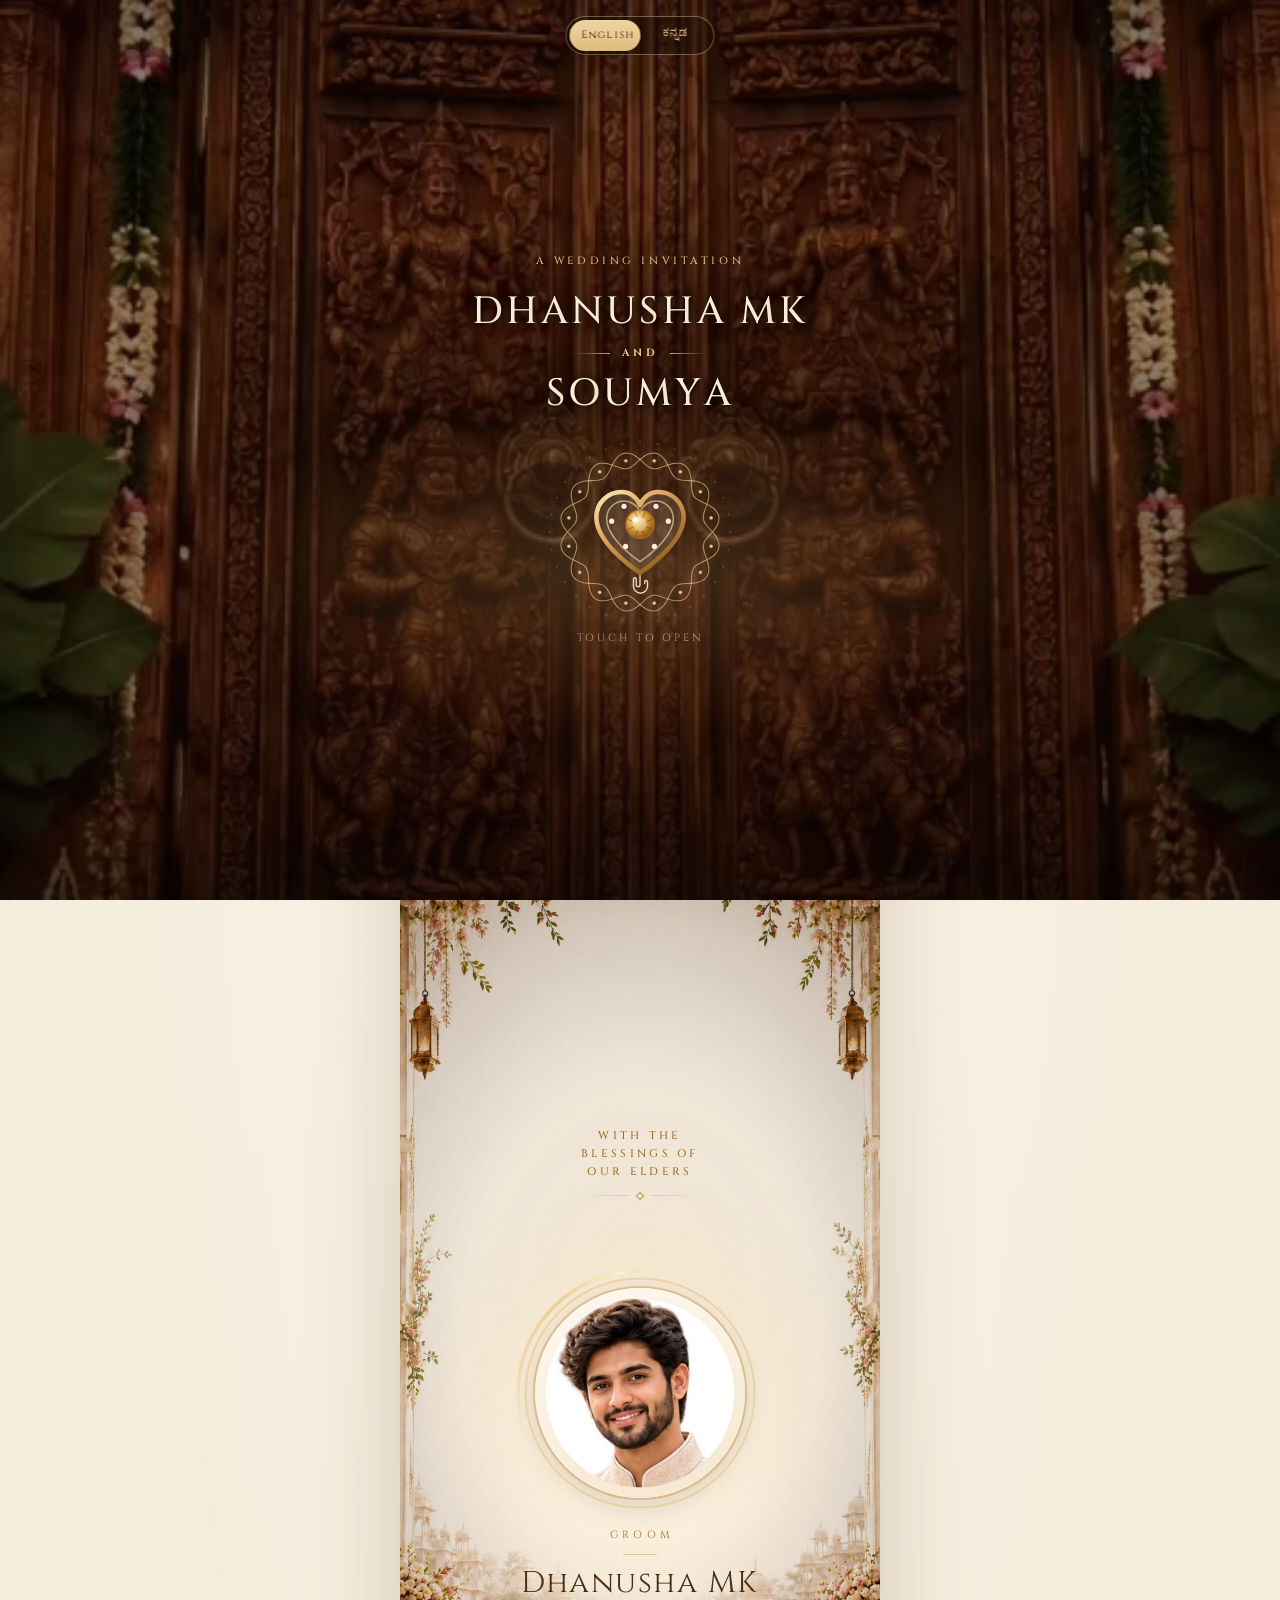
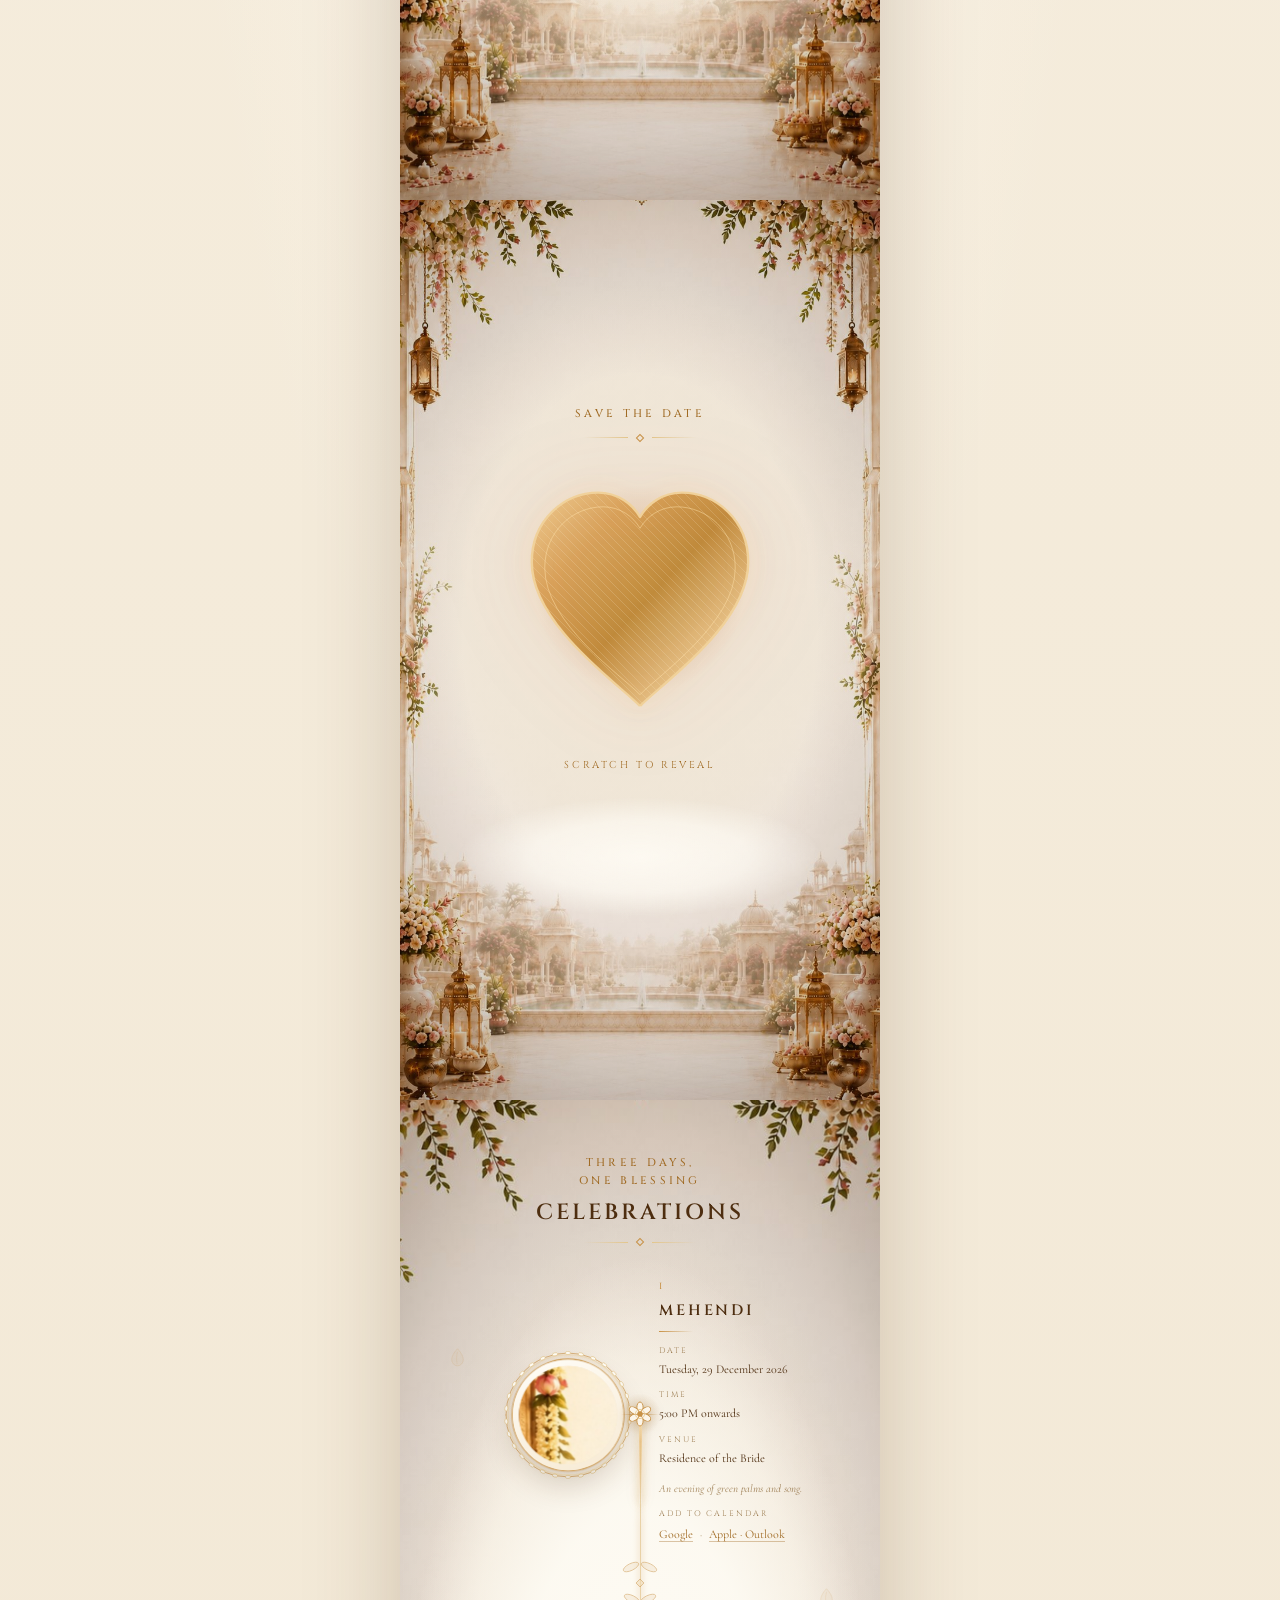
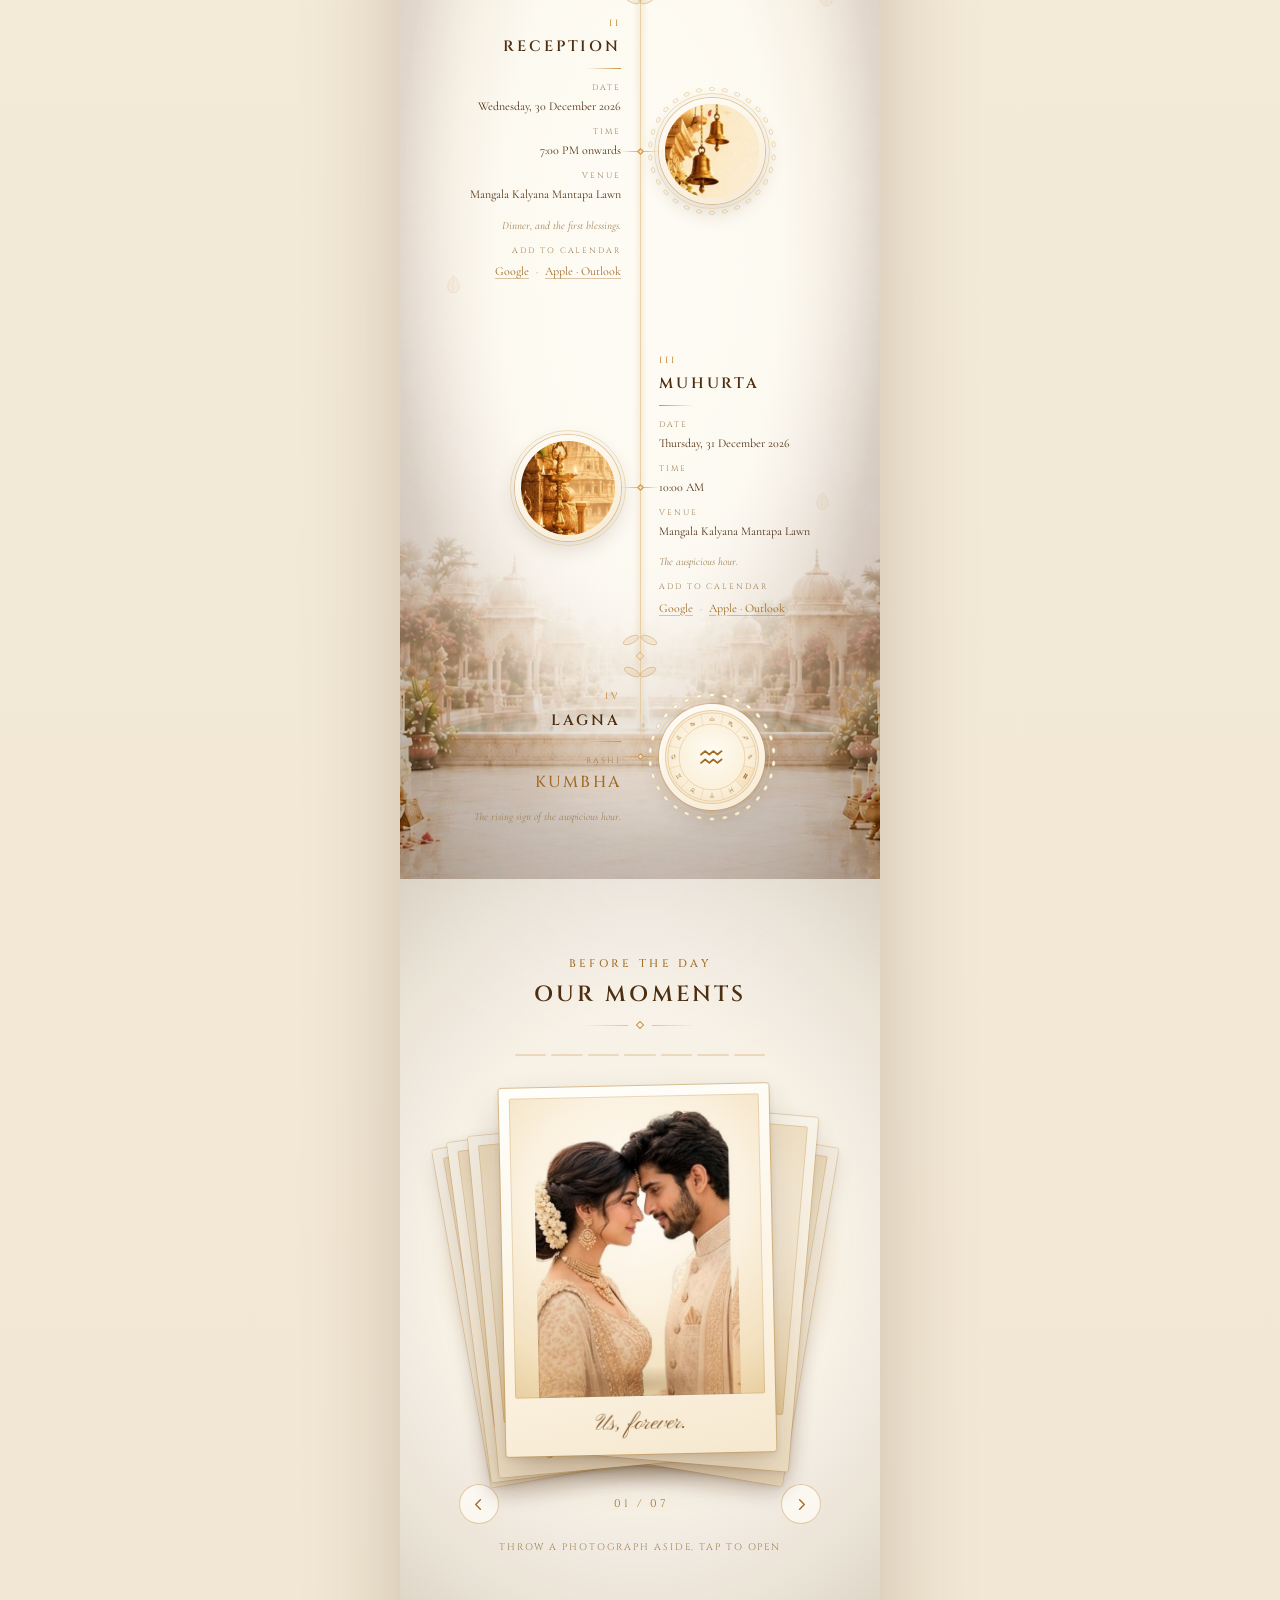
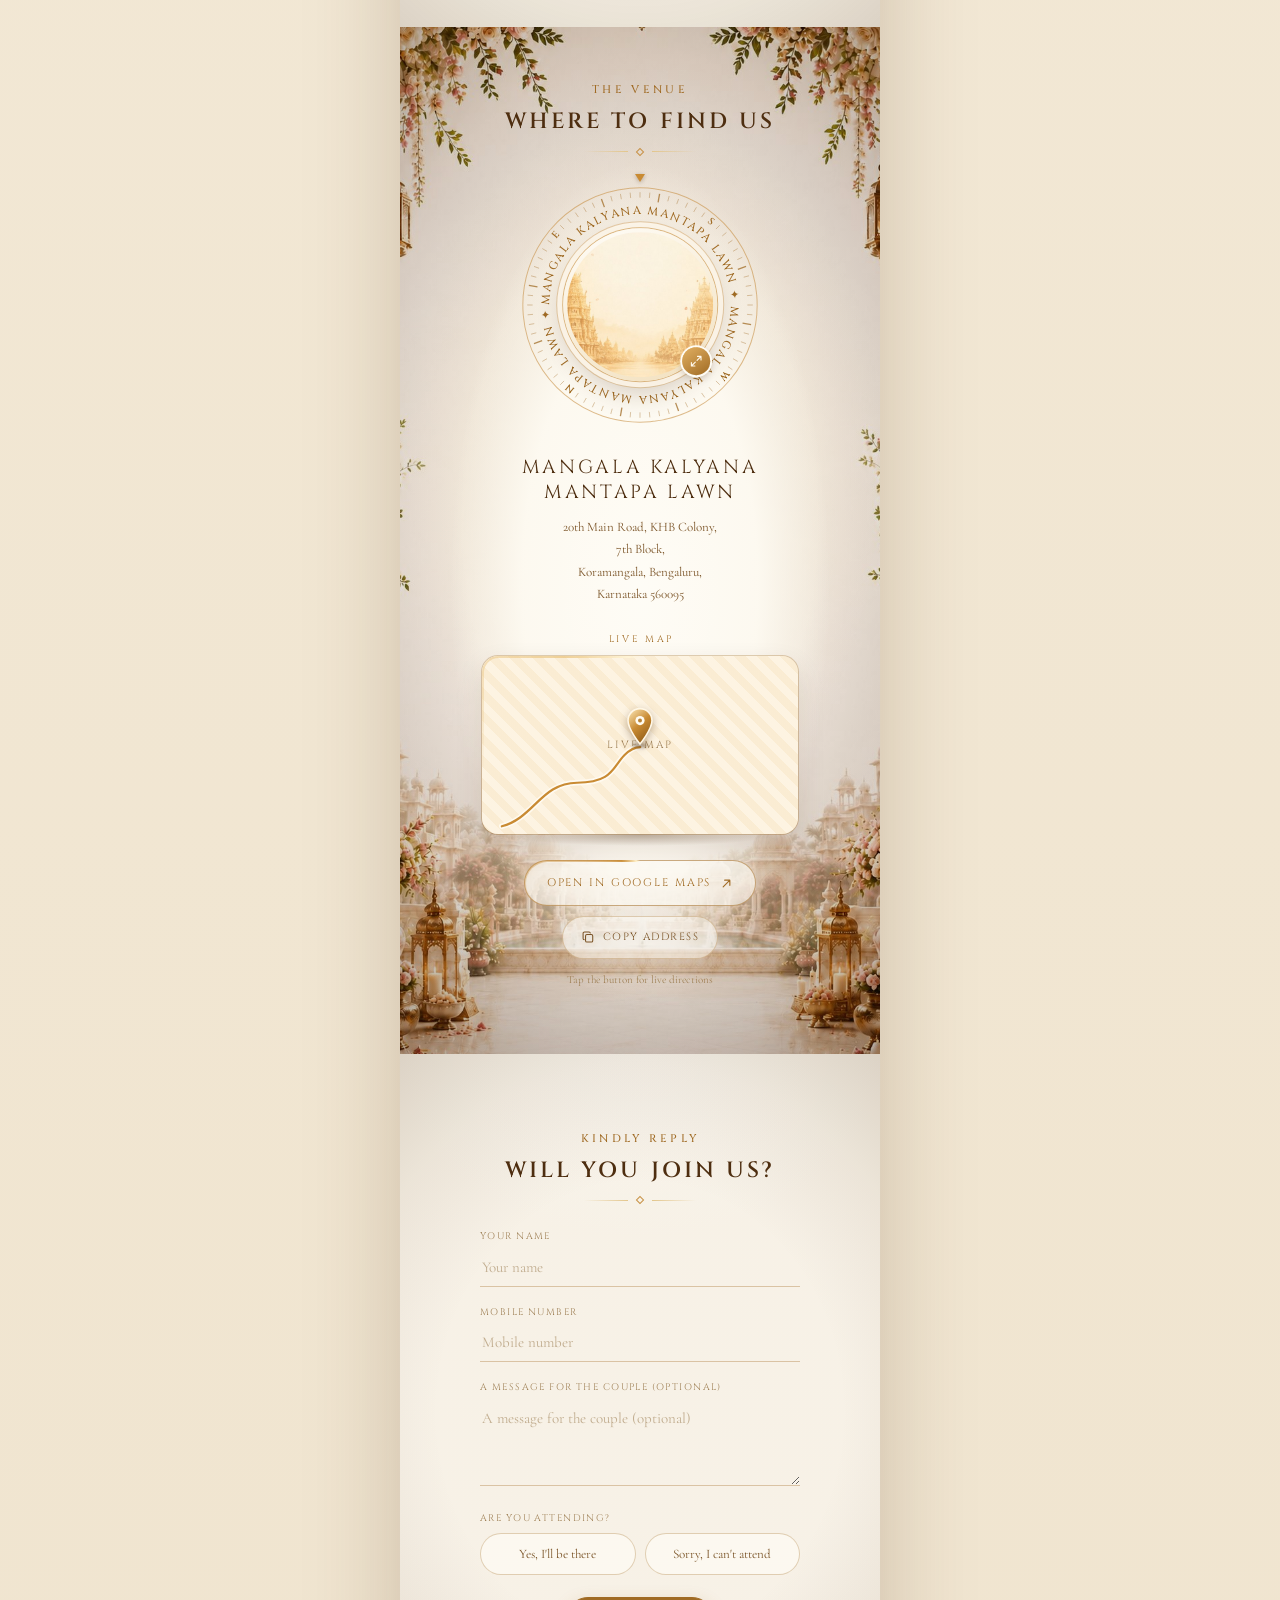
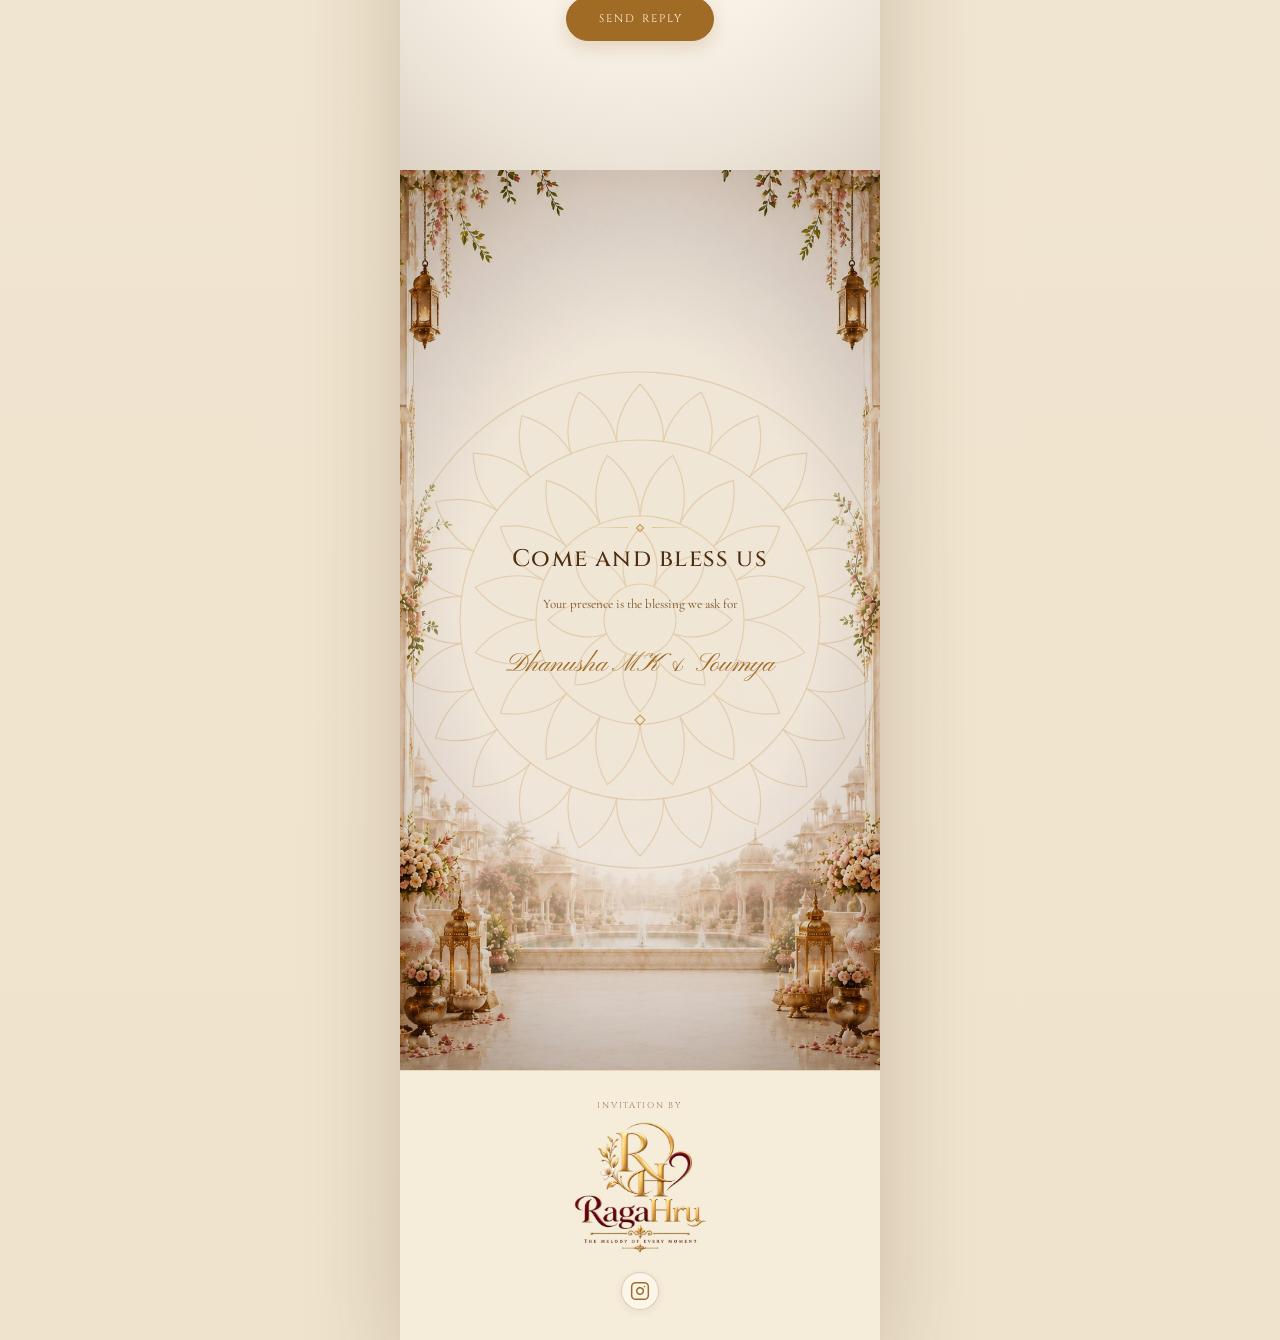
==== commit 11f12bef: "Cinematic couple intro, prints gallery, auto-opening date, folding language pill, logo - Couple: eac" ====
--- a/index.html
+++ b/index.html
@@ -23,17 +23,17 @@
 <title>Dhanusha MK &amp; Soumya — Wedding Invitation</title>
 <meta name="description" content="Together with our families, we invite you to celebrate our wedding. Thursday, 31 December 2026 · Mangala Kalyana Mantapa Lawn">
 <meta name="apple-mobile-web-app-title" content="Dhanusha MK &amp; Soumya — Wedding Invitation">
-<link rel="canonical" href="https://your-domain.com/">
+<link rel="canonical" href="https://wedlifyy.github.io/dhanusha-soumya-invitation/">
 
 <meta property="og:type" content="website">
 <meta property="og:site_name" content="RagaHru">
 <meta property="og:locale" content="en_IN">
 <meta property="og:locale:alternate" content="kn_IN">
-<meta property="og:url" content="https://your-domain.com/">
+<meta property="og:url" content="https://wedlifyy.github.io/dhanusha-soumya-invitation/">
 <meta property="og:title" content="Dhanusha MK &amp; Soumya — Wedding Invitation">
 <meta property="og:description" content="Together with our families, we invite you to celebrate our wedding. Thursday, 31 December 2026 · Mangala Kalyana Mantapa Lawn">
-<meta property="og:image" content="https://your-domain.com/assets/social/share-preview.jpg">
-<meta property="og:image:secure_url" content="https://your-domain.com/assets/social/share-preview.jpg">
+<meta property="og:image" content="https://wedlifyy.github.io/dhanusha-soumya-invitation/assets/social/share-preview.jpg">
+<meta property="og:image:secure_url" content="https://wedlifyy.github.io/dhanusha-soumya-invitation/assets/social/share-preview.jpg">
 <meta property="og:image:type" content="image/jpeg">
 <meta property="og:image:width" content="1200">
 <meta property="og:image:height" content="630">
@@ -42,7 +42,7 @@
 <meta name="twitter:card" content="summary_large_image">
 <meta name="twitter:title" content="Dhanusha MK &amp; Soumya — Wedding Invitation">
 <meta name="twitter:description" content="Together with our families, we invite you to celebrate our wedding. Thursday, 31 December 2026 · Mangala Kalyana Mantapa Lawn">
-<meta name="twitter:image" content="https://your-domain.com/assets/social/share-preview.jpg">
+<meta name="twitter:image" content="https://wedlifyy.github.io/dhanusha-soumya-invitation/assets/social/share-preview.jpg">
 <meta name="twitter:image:alt" content="Dhanusha MK &amp; Soumya — Wedding Invitation">
 <!-- RH:META:END -->
 
@@ -123,6 +123,7 @@
   <script src="js/components/countdown.js"></script>
   <script src="js/components/events.js"></script>
   <script src="js/components/gallery.js"></script>
+  <script src="js/components/gallery-prints.js"></script>
   <script src="js/components/location.js"></script>
   <script src="js/components/rsvp.js"></script>
   <script src="js/components/blessing.js"></script>
--- a/css/components.css
+++ b/css/components.css
@@ -784,6 +784,31 @@
   transition: opacity 800ms var(--ease);
 }
 .dock.is-live { opacity: 1; pointer-events: auto; }
+
+/* Below the hero the switch folds to a small pill, so it no longer
+   lies across what is being read. Folded, it names the language a
+   tap will change the page TO — the one it is not in — set on the
+   gold field as the single thing to press. Only the pill itself
+   takes a touch: the rest of the dock's strip is let through to the
+   page under it. */
+.dock.is-live { pointer-events: none; }
+.dock.is-live .lang { pointer-events: auto; }
+.dock .lang {
+  transform-origin: 0 100%;
+  transition: transform 420ms var(--ease), opacity 420ms var(--ease);
+}
+.dock.is-compact .lang { transform: scale(.9); }
+.dock.is-compact .lang__btn { display: none; }
+.dock.is-compact .lang__btn.is-next {
+  display: block;
+  min-width: 0;
+  padding: 6px 14px;
+  color: #FFF8EA;
+}
+.dock.is-compact .lang__field {
+  width: calc(100% - 6px);
+  transform: none;
+}
 
 /* ---- language — one capsule, one field that slides ----
    Not two buttons that light up: a single keyline capsule with a
@@ -1552,7 +1577,9 @@
 .hero__gesture {
   position: absolute;
   z-index: 4;
-  left: 50%;
+  /* beside the language switch in the bottom corner, not under it,
+     and below the couple rather than across them */
+  left: calc(50% + 78px);
   bottom: calc(18px + env(safe-area-inset-bottom, 0px));
   transform: translateX(-50%);
   display: flex;
@@ -1579,6 +1606,27 @@
   place-items: center;
   color: var(--gold);
   filter: drop-shadow(0 2px 8px rgba(78, 46, 16, .28));
+}
+
+/* the words under the hand: they breathe, so the message is never
+   a still label */
+.hero__gesture-text {
+  margin-top: 6px;
+  font-family: var(--display);
+  font-size: 10px;
+  letter-spacing: .32em;
+  padding-left: .32em;
+  text-transform: uppercase;
+  white-space: nowrap;
+  font-weight: 600;
+  color: #6B4212;
+  text-shadow: 0 0 10px rgba(255, 248, 232, 1), 0 0 4px rgba(255, 248, 232, 1);
+  animation: gestureText 2.2s ease-in-out infinite;
+}
+:root.lang-kn .hero__gesture-text { font-size: 12px; letter-spacing: .04em; padding-left: 0; text-transform: none; }
+@keyframes gestureText {
+  0%, 100% { opacity: .78; transform: translateY(2px); }
+  50%      { opacity: 1;   transform: translateY(0); }
 }
 
 .hero__hand-svg {
@@ -1848,9 +1896,154 @@
    an inline mark at the centre of the line and then pushed half a
    section further right, so its light flashed at the edge of the
    screen instead of at Weds. */
-#couple .plate__inner > :not(.couple__thread):not(.couple__spark):not(.couple__knot) {
+#couple .plate__inner > :not(.couple__thread):not(.couple__spark):not(.couple__knot):not(.couple__halo):not(.couple__marquee) {
   position: relative;
   z-index: 1;
+}
+
+/* ---- the entrance: one at a time, centre stage ----
+   Staged by couple-intro.js. The artwork behind is never touched;
+   the portrait comes up large in the middle of the screen, its
+   name is titled beneath it, and both travel back to their place.
+   --cx / --cy / --cs are the way from home to the stage, measured
+   at the moment it happens. */
+#couple.is-cine .couple__niche {
+  opacity: 0;
+  transform: translate3d(var(--cx, 0px), var(--cy, 0px), 0) scale(calc(var(--cs, 1) * .8));
+  transition: none;
+}
+/* up, and slowly pushing in — a camera that never quite stops */
+#couple.is-cine .couple__niche.is-star {
+  opacity: 1;
+  transform: translate3d(var(--cx, 0px), var(--cy, 0px), 0) scale(var(--cs, 1));
+  transition: opacity 1000ms var(--ease), transform 3400ms cubic-bezier(.16, .6, .3, 1);
+  will-change: transform, opacity;
+}
+/* home: slow to leave, quick through the middle, soft to land */
+#couple.is-cine .couple__niche.is-home {
+  opacity: 1;
+  transform: none;
+  transition: transform 1350ms cubic-bezier(.7, 0, .18, 1);
+}
+#couple .plate__inner > .couple__person.is-starring { z-index: 5 !important; }
+
+/* Whoever is already on the page stands back while the other is
+   on the stage. */
+#couple .couple__person { transition: opacity 800ms var(--ease); }
+#couple.is-starring .couple__person:not(.is-starring) { opacity: .1; }
+#couple.is-starring .couple__weds.in { opacity: .1; }
+
+/* the bloom of light the stage is lit by */
+.couple__halo {
+  position: absolute;
+  left: 50%;
+  top: 50%;
+  z-index: 4;
+  width: 0;
+  height: 0;
+  pointer-events: none;
+}
+.couple__halo::before {
+  content: "";
+  position: absolute;
+  left: -230px;
+  top: -210px;
+  width: 460px;
+  height: 500px;
+  border-radius: 50%;
+  background: radial-gradient(closest-side,
+    rgba(255, 249, 236, .92) 0%,
+    rgba(255, 244, 222, .7) 42%,
+    rgba(250, 232, 198, .28) 70%,
+    rgba(250, 232, 198, 0) 100%);
+  opacity: 0;
+  transform: scale(.7);
+  transition: opacity 1100ms var(--ease), transform 1500ms var(--ease);
+}
+#couple.is-starring .couple__halo::before { opacity: 1; transform: none; }
+
+/* the title under the portrait: the role, a hairline, the name,
+   tracked wide and drawing together as it sharpens */
+.couple__marquee {
+  position: absolute;
+  left: 0;
+  top: 0;
+  z-index: 6;
+  width: 100%;
+  padding: 0 6%;
+  text-align: center;
+  pointer-events: none;
+}
+.couple__marquee-role {
+  margin: 0;
+  font-family: var(--display);
+  font-size: 10.5px;
+  letter-spacing: .42em;
+  text-indent: .42em;
+  text-transform: uppercase;
+  color: var(--gold);
+  opacity: 0;
+  transform: translate3d(0, 8px, 0);
+  transition: opacity 500ms var(--ease), transform 500ms var(--ease);
+}
+.couple__marquee-role::after {
+  content: "";
+  display: block;
+  width: 34px;
+  height: 1px;
+  margin: 10px auto 0;
+  background: var(--gold-pale);
+  transform: scaleX(0);
+  transition: transform 900ms var(--ease) 200ms;
+}
+.couple__marquee-name {
+  margin: 10px 0 0;
+  font-family: var(--display);
+  font-size: 30px;
+  font-weight: 400;
+  line-height: 1.2;
+  letter-spacing: .26em;
+  color: var(--ink);
+  text-shadow: 0 0 14px rgba(255, 251, 242, .95);
+  opacity: 0;
+  filter: blur(10px);
+  transition: opacity 500ms var(--ease), filter 500ms var(--ease), letter-spacing 0ms 600ms;
+}
+.couple__marquee.is-on .couple__marquee-role {
+  opacity: 1;
+  transform: none;
+  transition-duration: 800ms, 1000ms;
+}
+.couple__marquee.is-on .couple__marquee-role::after { transform: scaleX(1); }
+.couple__marquee.is-on .couple__marquee-name {
+  opacity: 1;
+  filter: none;
+  letter-spacing: .05em;
+  transition:
+    opacity 1100ms var(--ease) 260ms,
+    filter 1300ms var(--ease) 260ms,
+    letter-spacing 2000ms cubic-bezier(.16, .6, .3, 1) 260ms;
+}
+/* leaving: it follows the portrait to where the name is set, and
+   gives way to the name printed there */
+.couple__marquee.is-off {
+  translate: var(--mx, 0px) var(--my, 0px);
+  scale: var(--ms, 1);
+  opacity: 0;
+  transition:
+    translate 1150ms cubic-bezier(.7, 0, .18, 1),
+    scale 1150ms cubic-bezier(.7, 0, .18, 1),
+    opacity 450ms ease 700ms;
+}
+.couple__marquee.is-off .couple__marquee-role {
+  opacity: 0;
+  transition: opacity 300ms ease;
+}
+:root.lang-kn .couple__marquee-role { font-size: 12px; letter-spacing: .06em; text-indent: 0; }
+:root.lang-kn .couple__marquee-name,
+:root.lang-kn .couple__marquee.is-on .couple__marquee-name {
+  font-size: 26px;
+  letter-spacing: var(--ls-name);
 }
 
 /* A comet: a bright head with its tail laid back along the thread.
@@ -4795,6 +4988,17 @@
   margin: 0 0 5px;
 }
 :root.lang-kn .foot__label { letter-spacing: .03em; font-size: 11px; }
+
+/* The studio's mark. It carries the name, so the name in type is
+   put away once the mark has loaded (footer.js sets .has-logo). */
+.foot__logo {
+  display: block;
+  width: 132px;
+  height: auto;
+  margin: 8px auto 4px;
+}
+.foot__logo[hidden] { display: none; }
+.foot.has-logo .foot__brand { display: none; }
 
 .foot__brand {
   font-family: var(--display);
@@ -4933,3 +5137,233 @@
   .heart__fly { display: none; }
   .gate__mote { opacity: .4; }
 }
+
+/* =============================================================
+   GALLERY — the prints.   (gallery-prints.js; the ring above is
+   the other gallery and is left exactly as it was)
+
+   A pile of printed photographs. Each print is placed by four
+   numbers the script writes — --x --y --r --s — and one for how
+   far down the pile it lies, --dim. Nothing else moves them: a
+   print being held or thrown carries an inline transform for as
+   long as that lasts, and is handed back to its numbers after.
+   ============================================================= */
+.prints__reel {
+  display: flex;
+  gap: 5px;
+  width: min(250px, 60%);
+  margin: 26px auto 0;
+}
+.prints__seg {
+  position: relative;
+  flex: 1;
+  height: 2px;
+  padding: 0;
+  border: 0;
+  border-radius: 2px;
+  background: rgba(200, 146, 70, .26);
+  overflow: visible;
+  cursor: pointer;
+  -webkit-tap-highlight-color: transparent;
+}
+.prints__seg::before {            /* a fingertip-sized target round a 2px mark */
+  content: "";
+  position: absolute;
+  inset: -14px -2px;
+}
+.prints__seg::after {
+  content: "";
+  position: absolute;
+  inset: 0;
+  border-radius: 2px;
+  background: linear-gradient(90deg, #B98336, #E9C27A);
+  transform: scaleX(var(--p, 0));
+  transform-origin: 0 50%;
+}
+
+.prints {
+  --w: 230px;
+  position: relative;
+  height: calc(var(--w) * 1.2 + 96px);
+  margin-top: 8px;
+  touch-action: pan-y;            /* sideways throws a print; up and down still scroll */
+  -webkit-user-select: none;
+          user-select: none;
+  -webkit-tap-highlight-color: transparent;
+  outline: none;
+}
+/* the lamp over the table */
+.prints__light {
+  position: absolute;
+  left: 50%;
+  top: -4%;
+  width: calc(var(--w) * 2.1);
+  height: 108%;
+  translate: -50% 0;
+  pointer-events: none;
+  background: radial-gradient(ellipse 50% 48% at 50% 48%,
+    rgba(255, 238, 200, .95) 0%,
+    rgba(240, 206, 146, .3) 46%,
+    rgba(240, 206, 146, 0) 74%);
+  opacity: 0;
+  transition: opacity 1400ms var(--ease) 300ms;
+}
+#gallery.seq-in .prints__light { opacity: 1; }
+
+/* ---- one print ---- */
+.print {
+  position: absolute;
+  left: 50%;
+  top: 22px;
+  width: var(--w);
+  margin-left: calc(var(--w) / -2);
+  padding: 10px 10px 0;
+  border-radius: 3px;
+  background: linear-gradient(168deg, #FFFEFA 0%, #FCF4E4 60%, #F6E8CF 100%);
+  box-shadow:
+    0 0 0 1px rgba(200, 146, 70, .34),
+    0 2px 5px rgba(78, 46, 16, .1),
+    0 10px 22px rgba(78, 46, 16, .13);
+  transform: translate3d(var(--x, 0px), var(--y, 0px), 0) rotate(var(--r, 0deg)) scale(var(--s, 1));
+  transform-origin: 50% 82%;      /* turns about where a hand would hold it */
+  transition:
+    transform 780ms cubic-bezier(.18, .86, .26, 1.07),
+    box-shadow 500ms var(--ease),
+    opacity 320ms var(--ease);
+  will-change: transform;
+  cursor: grab;
+}
+.print.is-top {
+  box-shadow:
+    0 0 0 1px rgba(200, 146, 70, .5),
+    0 3px 7px rgba(78, 46, 16, .12),
+    0 20px 38px rgba(78, 46, 16, .2);
+}
+/* further down the pile, a little out of the lamp */
+.print::after {
+  content: "";
+  position: absolute;
+  inset: 0;
+  border-radius: 3px;
+  background: rgb(140, 96, 40);
+  opacity: var(--dim, 0);
+  pointer-events: none;
+  transition: opacity 600ms var(--ease);
+}
+
+/* not yet dealt: off to one side, below, turned */
+.print.is-away {
+  transform: translate3d(var(--ax, -260px), 190px, 0) rotate(var(--ar, -34deg)) scale(1.14);
+  opacity: 0;
+  transition: none;
+}
+/* in the hand: it is the finger that moves it */
+.print.is-held {
+  transition: none;
+  cursor: grabbing;
+  box-shadow:
+    0 0 0 1px rgba(200, 146, 70, .55),
+    0 30px 50px rgba(78, 46, 16, .26);
+}
+/* thrown */
+.print.is-flying { transition: transform 440ms cubic-bezier(.3, 0, .8, .45); }
+
+.prints:focus-visible .print.is-top {
+  box-shadow: 0 0 0 2px var(--gold), 0 20px 38px rgba(78, 46, 16, .2);
+}
+
+/* The picture: contained, stood on the floor of its window, and
+   multiplied into the paper so its white IS the paper. */
+.print__photo {
+  position: relative;
+  aspect-ratio: 1 / 1.2;
+  overflow: hidden;
+  isolation: isolate;
+  border-radius: 2px;
+  background: radial-gradient(ellipse 96% 76% at 50% 34%,
+    #FFFDF8 0%, #FBF1DF 46%, #F3E1BF 80%, #E9D0A2 100%);
+  box-shadow: inset 0 0 0 1px rgba(160, 107, 36, .2);
+}
+.print__photo img {
+  position: absolute;
+  left: 3%;
+  bottom: 0;
+  width: 94%;
+  height: 95%;
+  object-fit: contain;
+  object-position: 50% 100%;
+  mix-blend-mode: multiply;
+  transform-origin: 50% 100%;
+  pointer-events: none;
+}
+.print__floor {
+  position: absolute;
+  left: 10%;
+  right: 10%;
+  bottom: -2%;
+  height: 12%;
+  border-radius: 50%;
+  background: radial-gradient(closest-side, rgba(120, 76, 26, .3), rgba(120, 76, 26, 0));
+}
+/* While it lies on top the picture is very slowly drawn nearer —
+   long enough to outlast its turn on the pile. */
+.prints.is-dealt .print.is-top .print__photo img {
+  animation: printNear 6500ms cubic-bezier(.2, .5, .3, 1) both;
+}
+@keyframes printNear { from { transform: scale(1); } to { transform: scale(1.07); } }
+
+/* the line written under it */
+.print__cap {
+  display: grid;
+  place-items: center;
+  height: 58px;
+  margin: 0;
+  padding: 0 4px 2px;
+  font-family: var(--script);
+  font-size: 23px;
+  line-height: 1.1;
+  color: #7A4E1C;
+  text-align: center;
+  white-space: nowrap;
+  overflow: hidden;
+}
+:root.lang-kn .print__cap { font-size: 14px; line-height: 1.5; white-space: normal; }
+
+/* a light crosses the print as it comes to the top */
+.print__sheen {
+  position: absolute;
+  inset: 0;
+  border-radius: 3px;
+  overflow: hidden;
+  pointer-events: none;
+}
+.print__sheen::before {
+  content: "";
+  position: absolute;
+  top: -20%;
+  bottom: -20%;
+  left: 0;
+  width: 46%;
+  background: linear-gradient(100deg,
+    rgba(255, 255, 255, 0) 0%, rgba(255, 250, 235, .7) 50%, rgba(255, 255, 255, 0) 100%);
+  transform: translate3d(-140%, 0, 0) skewX(-14deg);
+  opacity: 0;
+}
+.prints.is-dealt .print.is-top .print__sheen::before {
+  animation: printSheen 1100ms cubic-bezier(.3, .1, .3, 1) 180ms both;
+}
+@keyframes printSheen {
+  0%   { transform: translate3d(-140%, 0, 0) skewX(-14deg); opacity: 0; }
+  20%  { opacity: 1; }
+  100% { transform: translate3d(330%, 0, 0) skewX(-14deg); opacity: 0; }
+}
+
+.prints__bar { margin-top: 0; }
+.prints__bar .mantapa__cap { min-height: 40px; }
+.prints__bar .mantapa__no { font-size: 11px; }
+
+@media (prefers-reduced-motion: reduce) {
+  .print.is-away { transform: translate3d(var(--x, 0px), var(--y, 0px), 0) rotate(var(--r, 0deg)) scale(var(--s, 1)); opacity: 1; }
+  .prints.is-dealt .print.is-top .print__photo img,
+  .prints.is-dealt .print.is-top .print__sheen::before { animation: none !important; }
+}
